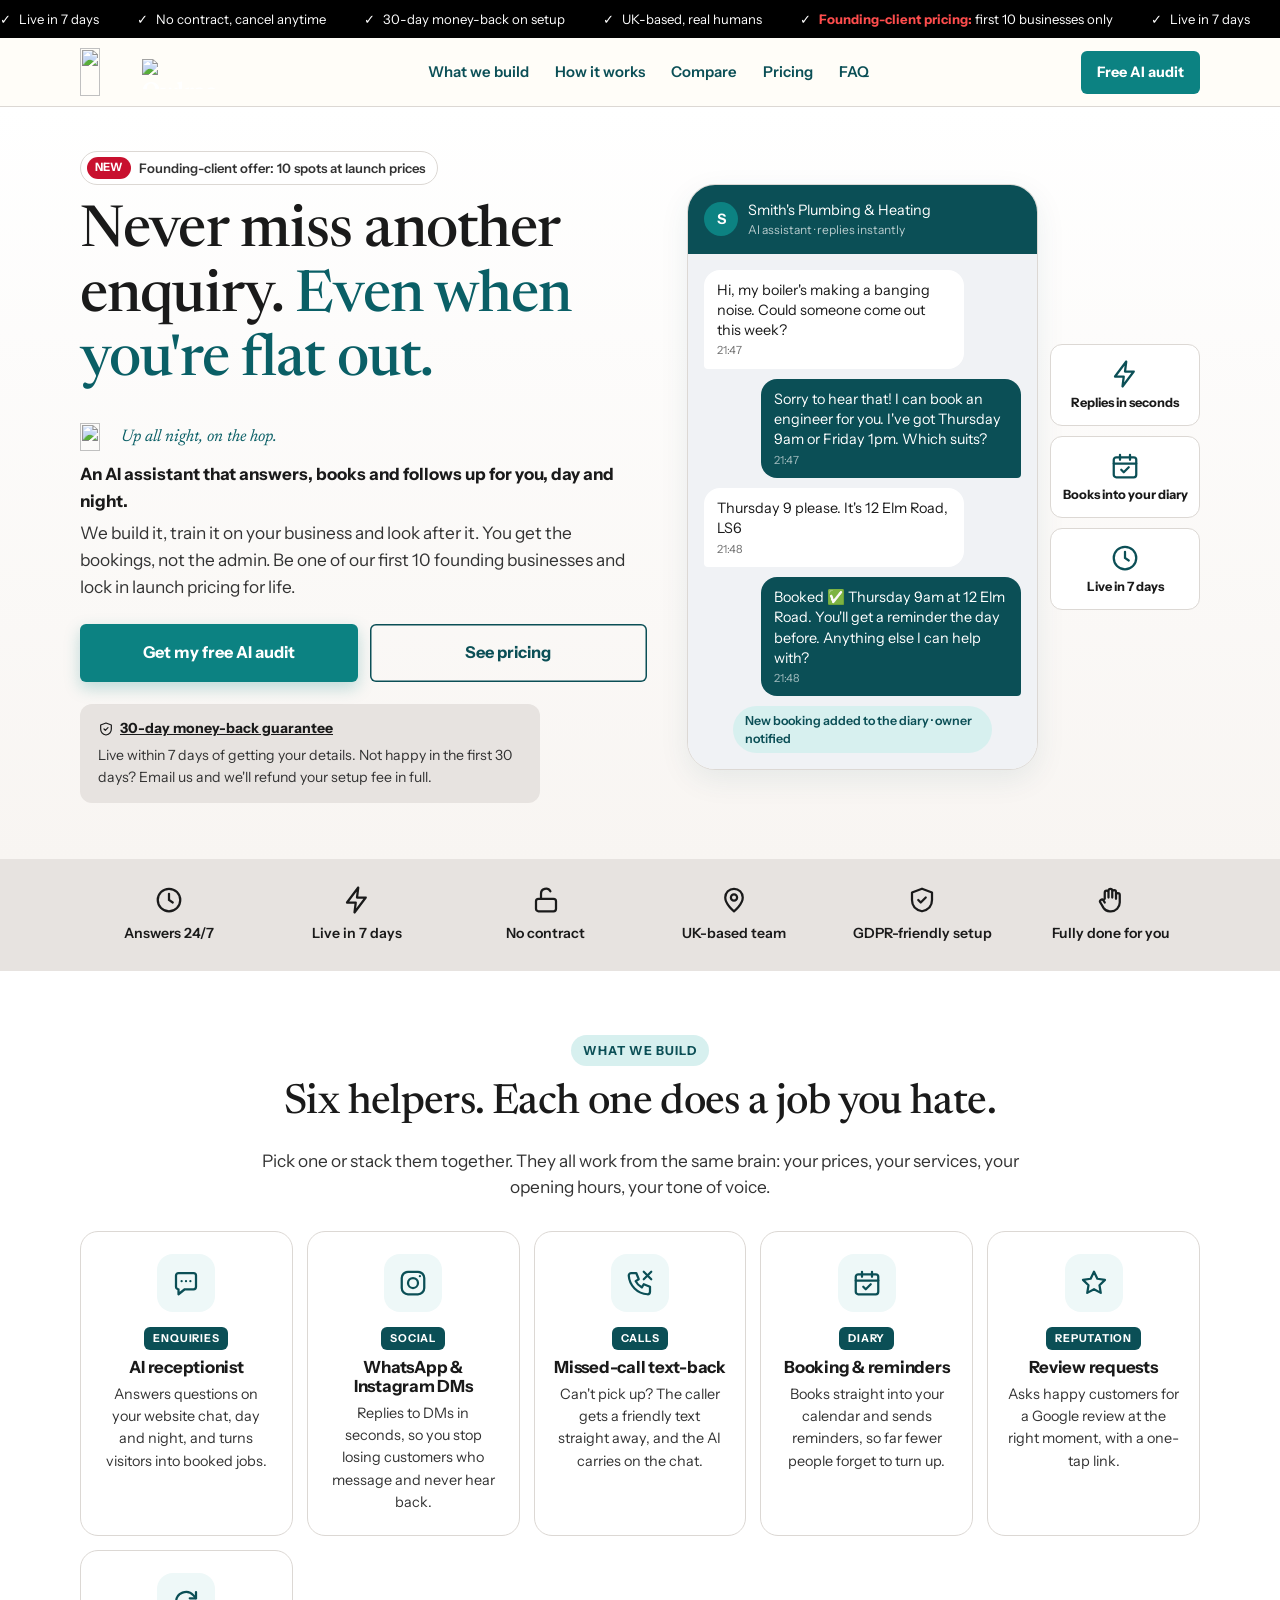
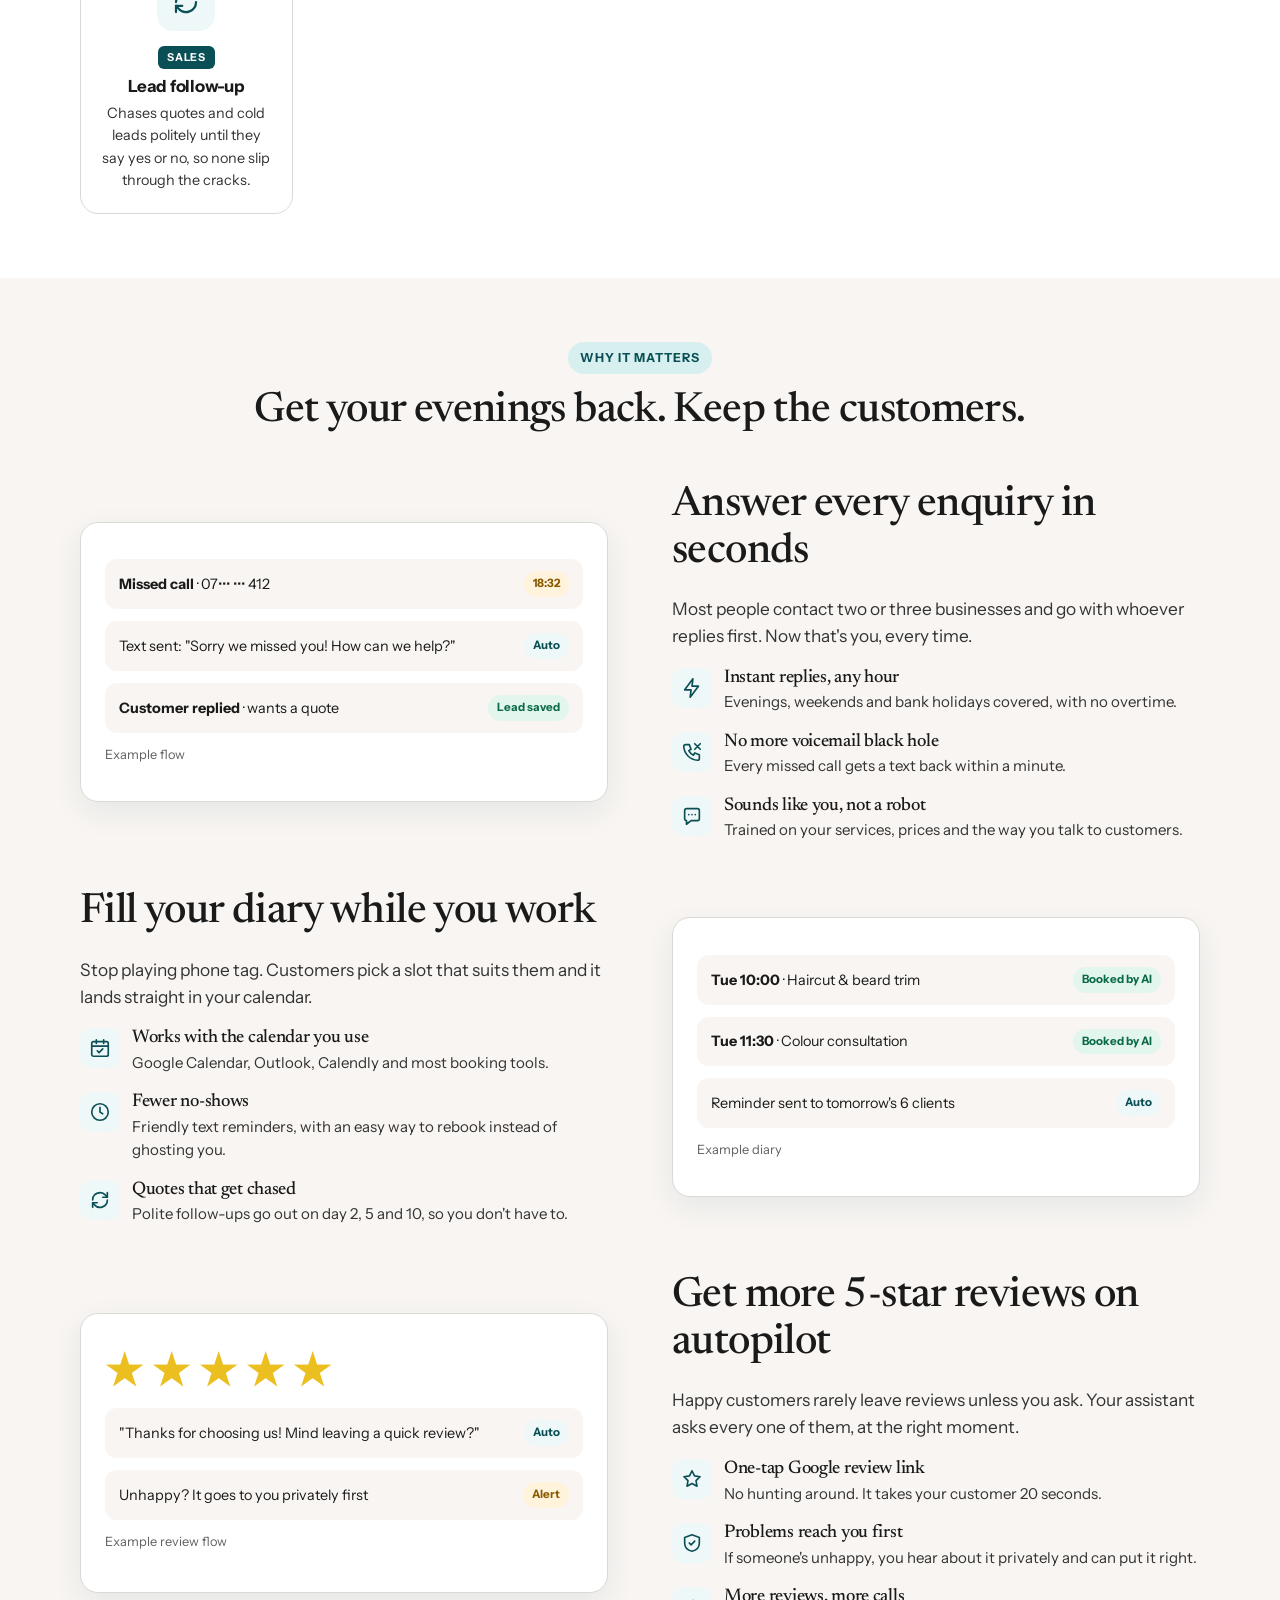
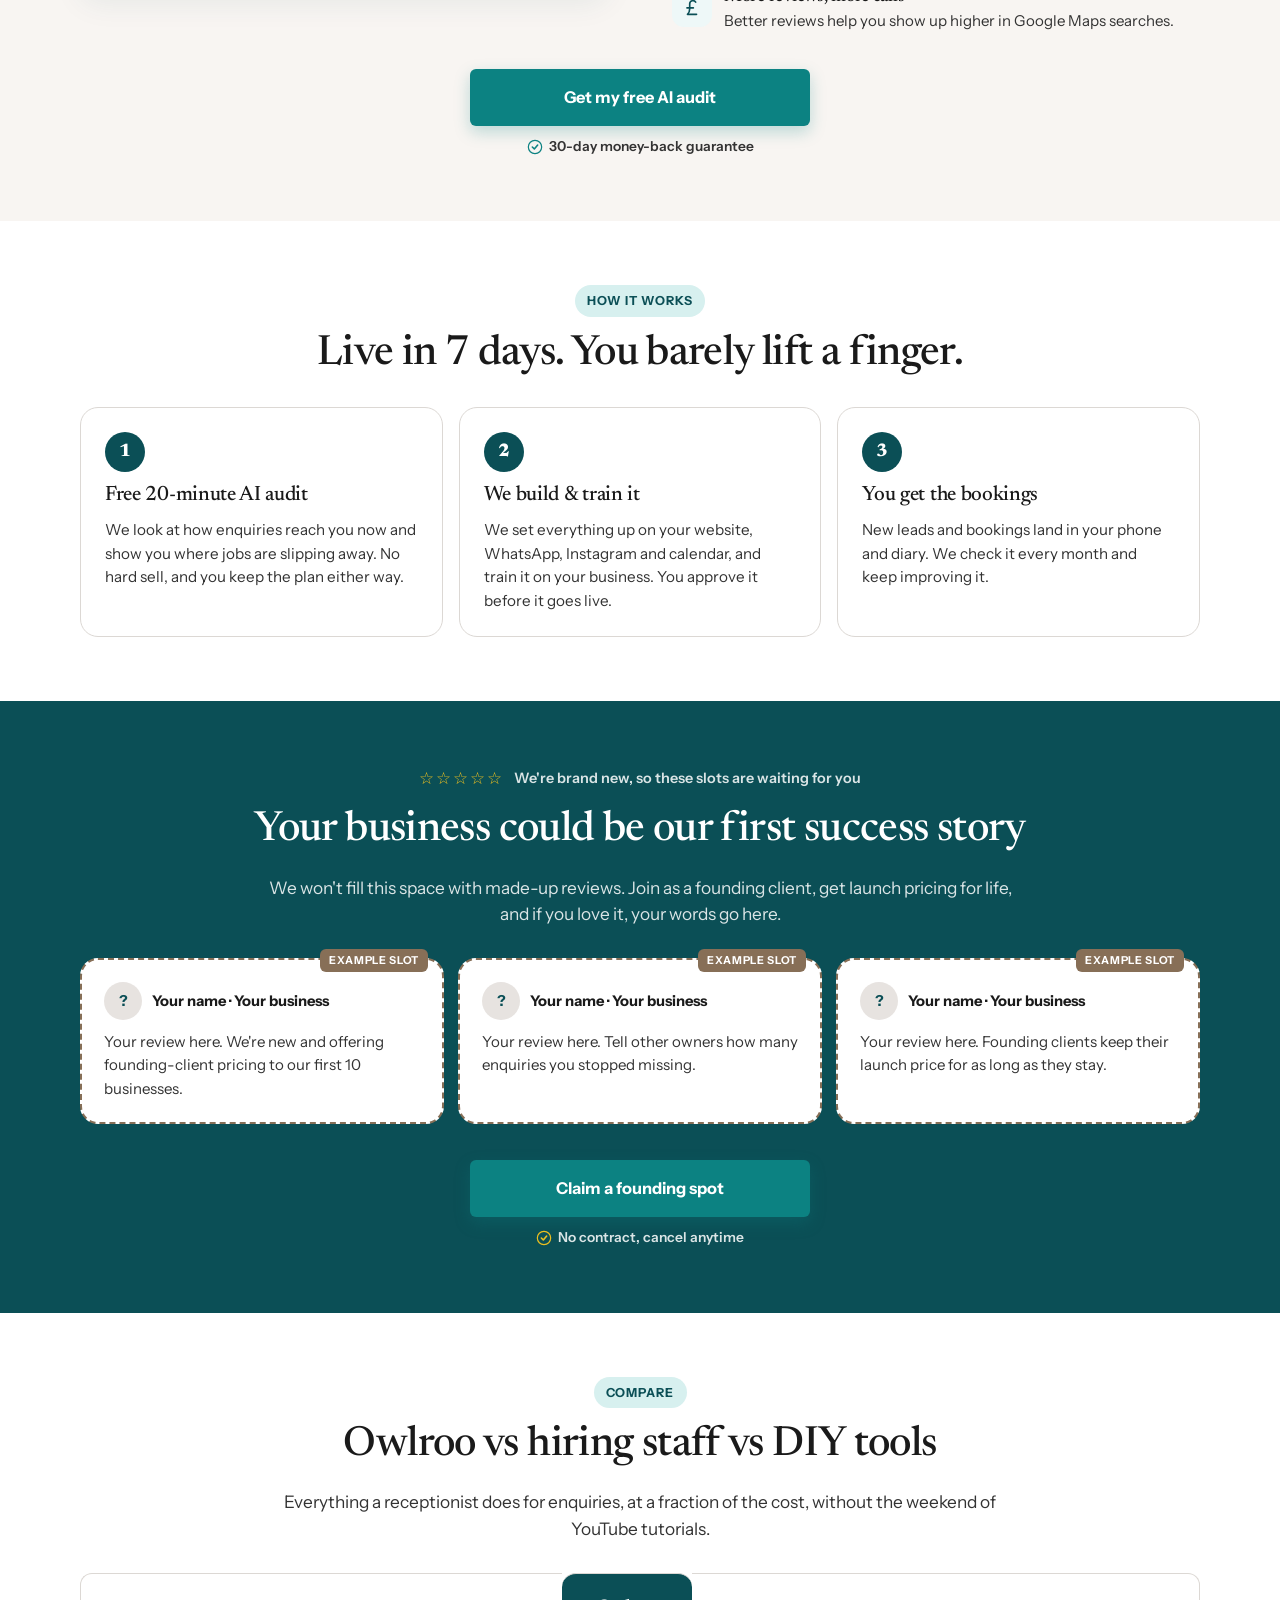
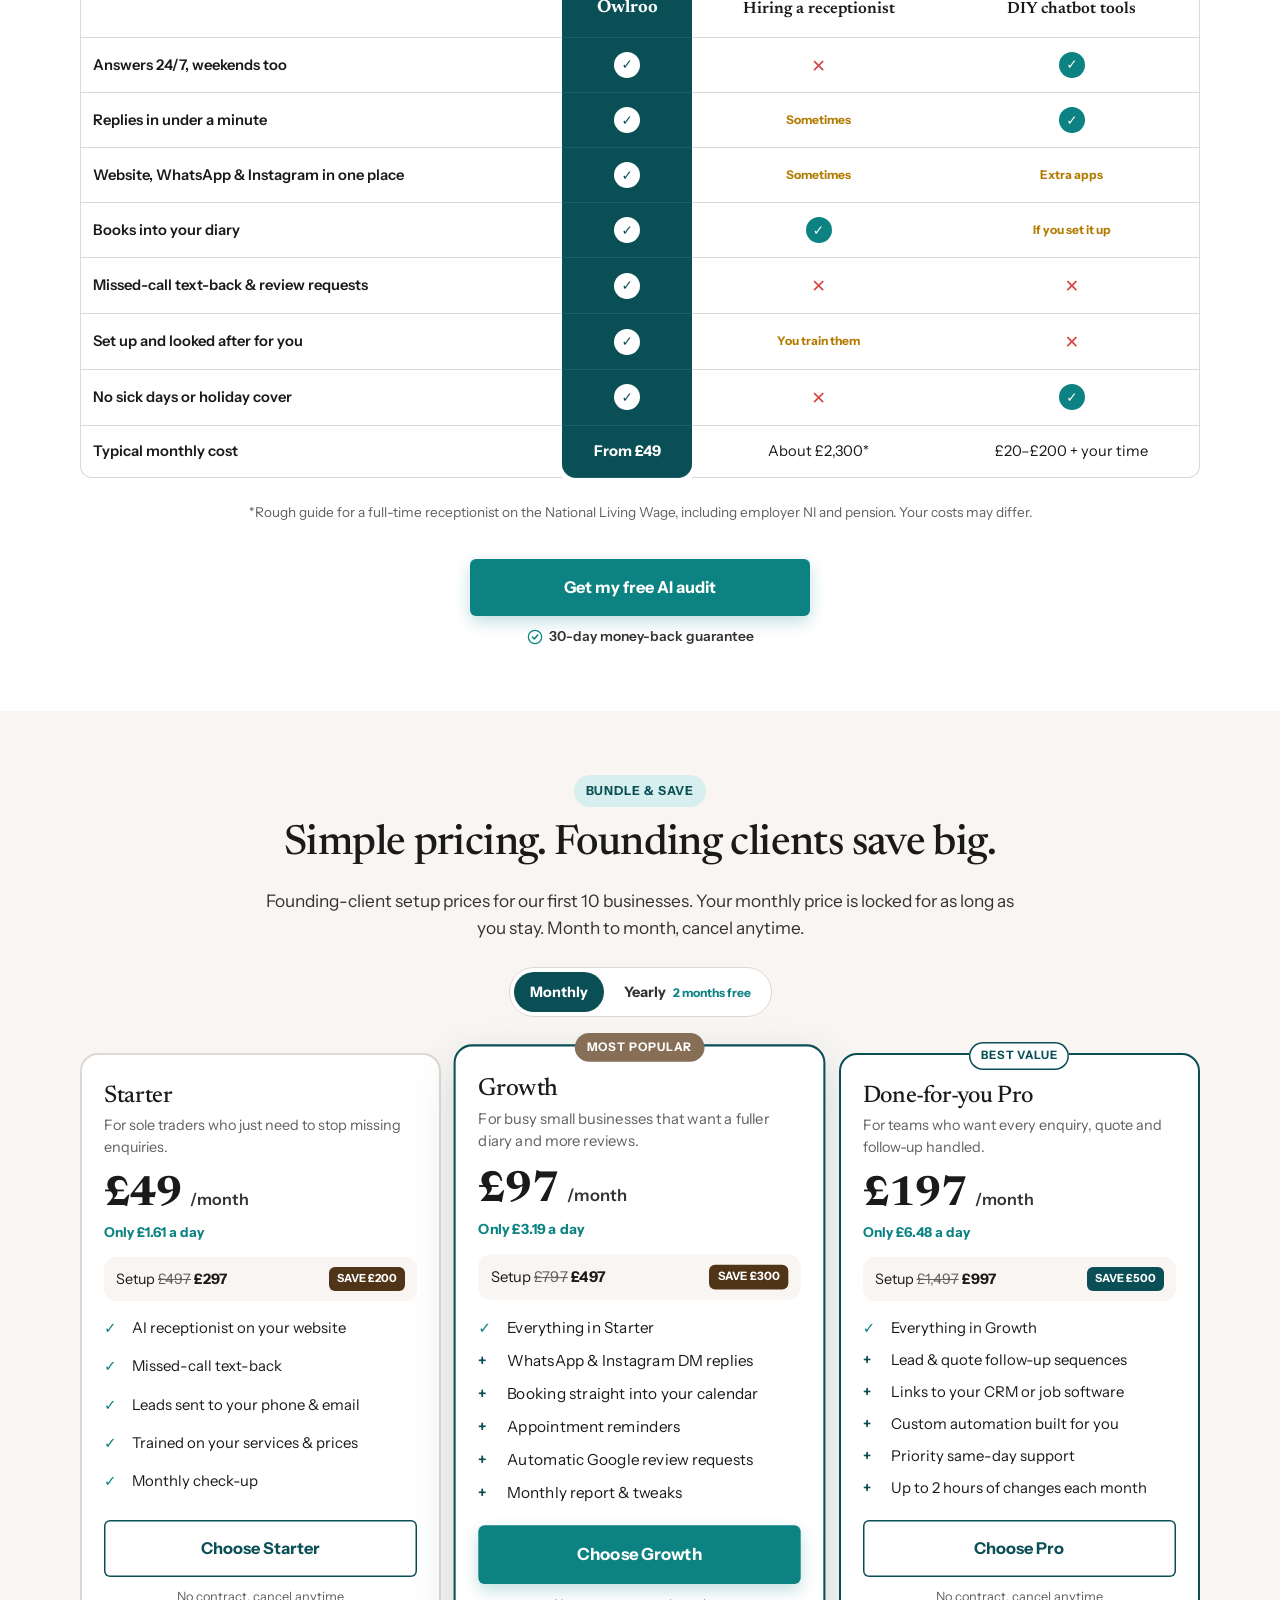
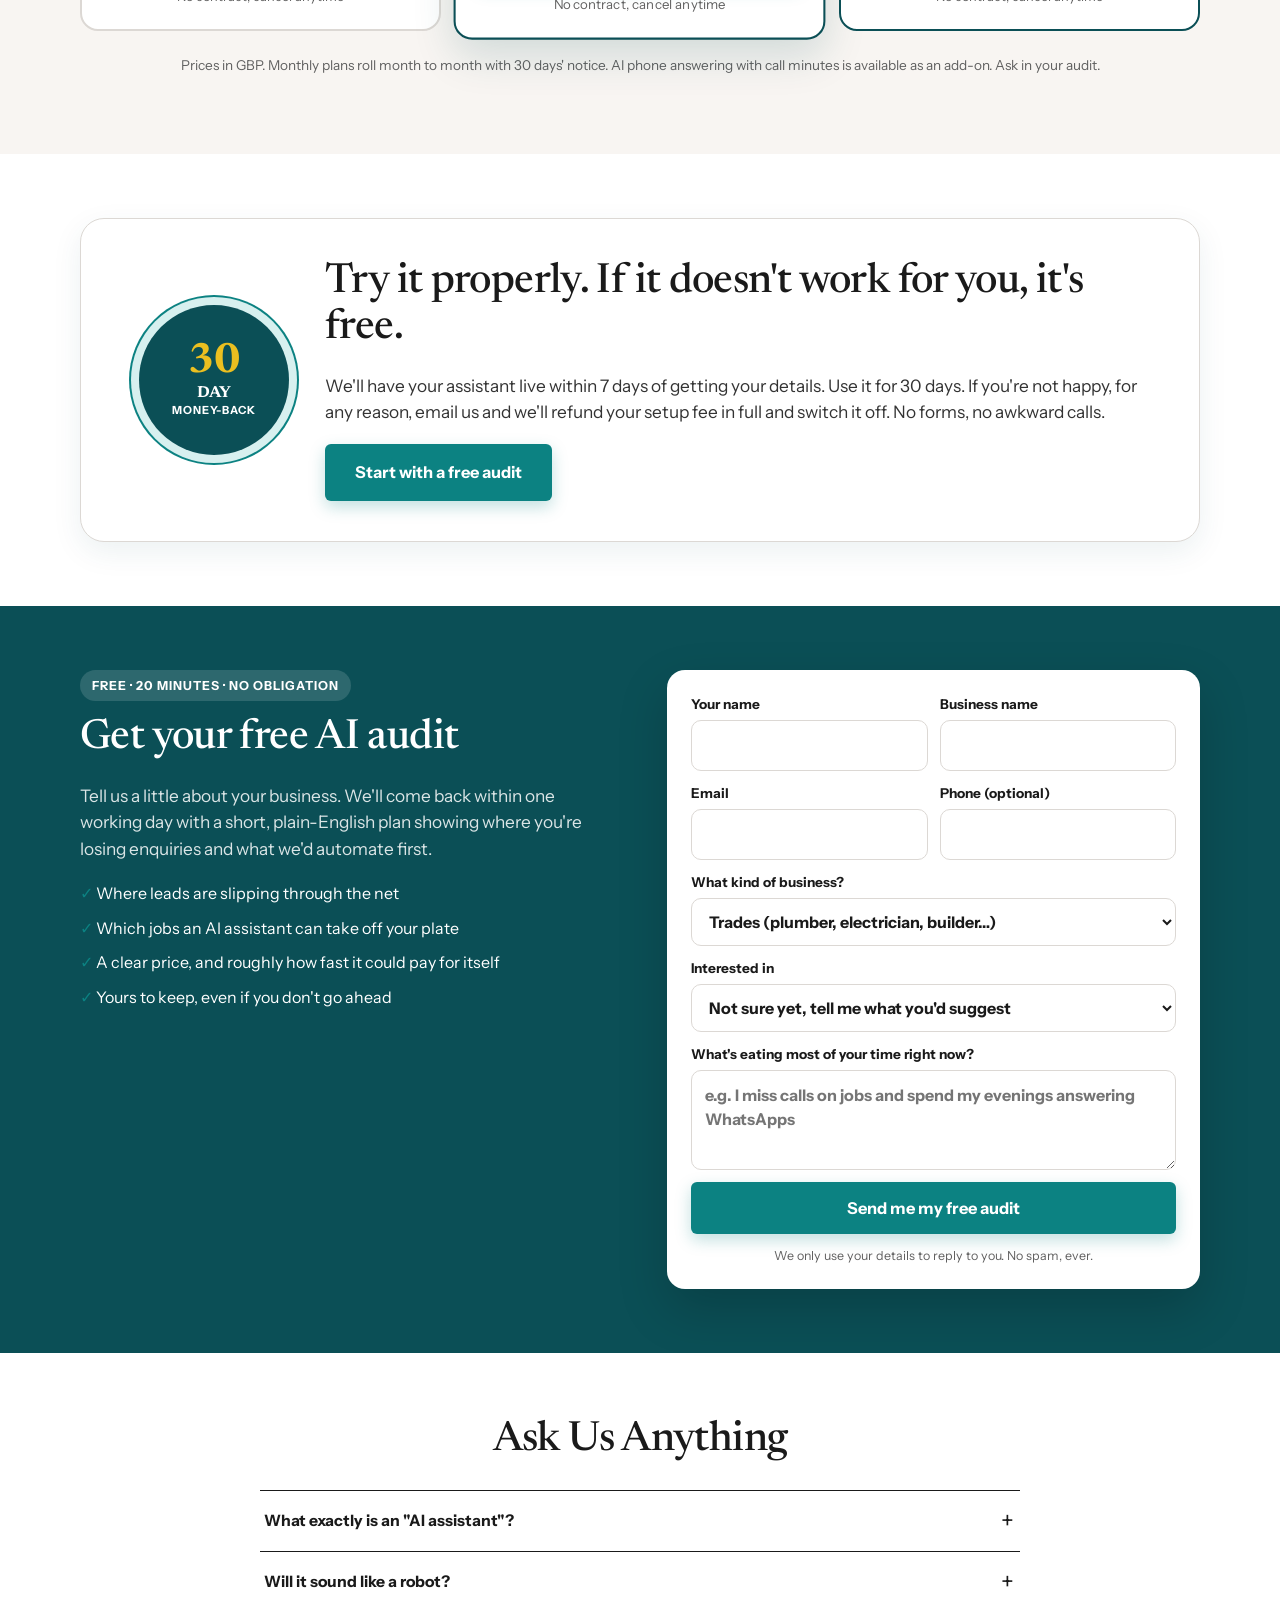
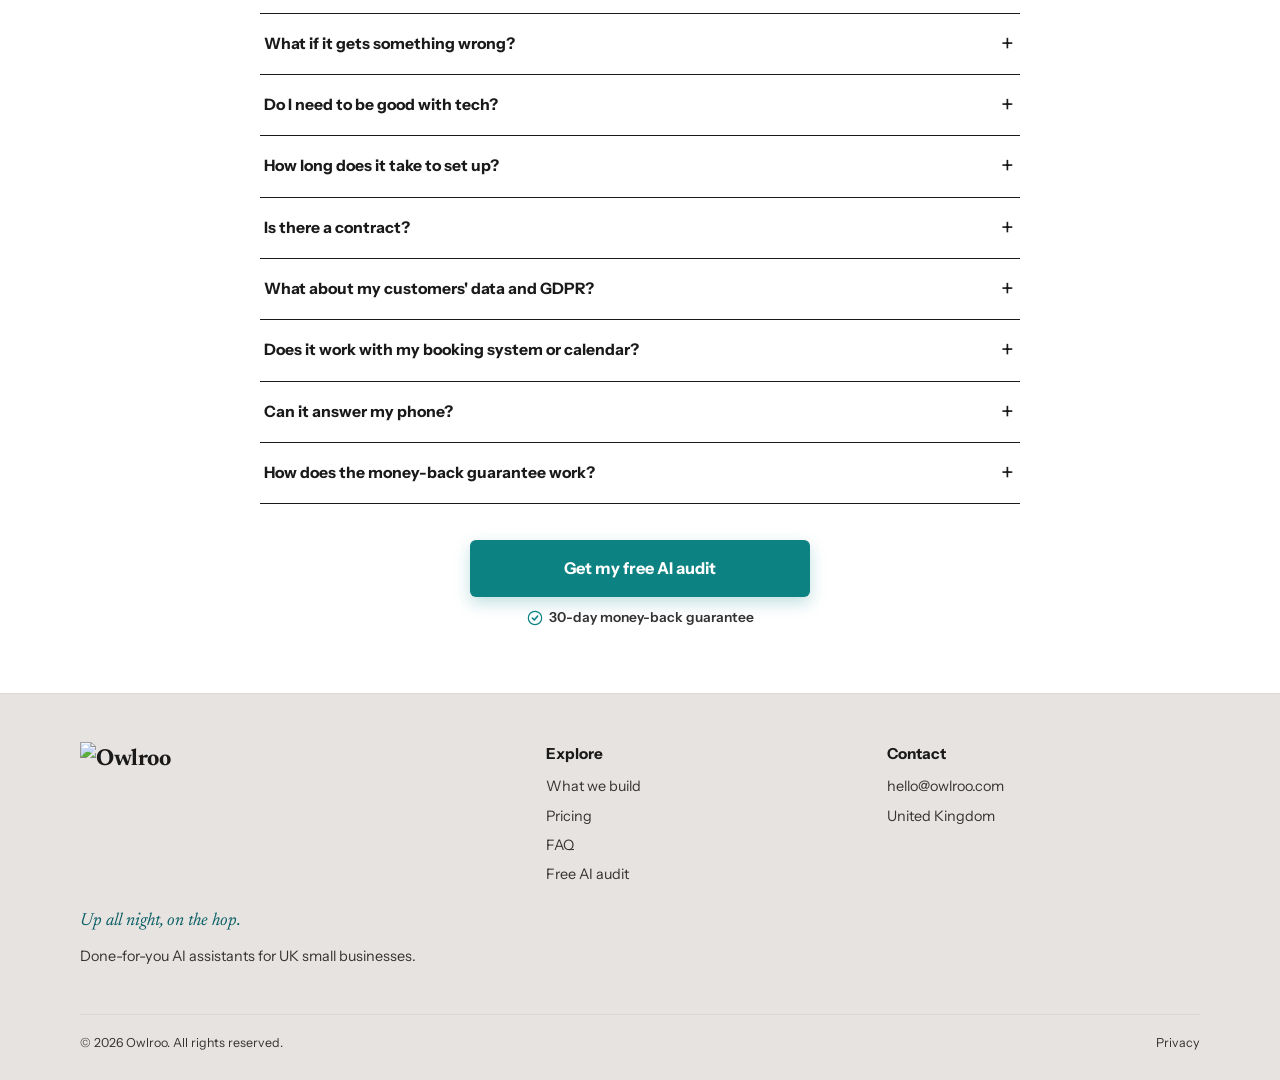
==== index.html @ e654936e "Add Owlroo static site (HTML, CSS, JS, favicon, .nojekyll)" ====
<!doctype html>
<html lang="en-GB">
<head>
<meta charset="utf-8">
<meta name="viewport" content="width=device-width,initial-scale=1">
<title>Owlroo | Up all night, on the hop. Done-for-you AI assistants for UK small businesses</title>
<meta name="description" content="Owlroo builds and runs AI assistants that answer enquiries, text back missed calls, book appointments and chase reviews for UK small businesses. Live in 7 days. No contract.">
<link rel="canonical" href="https://owlroo.com/">
<meta property="og:title" content="Owlroo | Up all night, on the hop.">
<meta property="og:description" content="Done-for-you AI assistants for UK small businesses. Live in 7 days, no contract, 30-day money-back on setup.">
<meta property="og:type" content="website">
<meta name="theme-color" content="#fffdf8">
<link rel="icon" href="assets/favicon.ico" sizes="any">
<link rel="icon" href="assets/favicon-32.png" type="image/png" sizes="32x32">
<link rel="apple-touch-icon" href="assets/apple-touch-icon.png">
<link rel="preload" as="image" href="assets/owl-mark.webp">
<link rel="preconnect" href="https://fonts.googleapis.com"><link rel="preconnect" href="https://fonts.gstatic.com" crossorigin>
<link rel="stylesheet" href="https://fonts.googleapis.com/css2?family=Newsreader:ital,opsz,wght@0,6..72,500;0,6..72,600;1,6..72,500&family=Instrument+Sans:wght@400;500;600;700&display=swap">
<link rel="stylesheet" href="styles.css">
</head>
<body>
<!-- Icon sprite -->
<svg width="0" height="0" style="position:absolute" aria-hidden="true">
  <defs>
    <symbol id="i-chat" viewBox="0 0 24 24" fill="none" stroke="currentColor" stroke-width="1.8" stroke-linecap="round" stroke-linejoin="round"><path d="M4 6a2 2 0 0 1 2-2h12a2 2 0 0 1 2 2v9a2 2 0 0 1-2 2h-7l-5 4v-4H6a2 2 0 0 1-2-2z"/><path d="M8.5 10.5h.01M12 10.5h.01M15.5 10.5h.01"/></symbol>
    <symbol id="i-phone" viewBox="0 0 24 24" fill="none" stroke="currentColor" stroke-width="1.8" stroke-linecap="round" stroke-linejoin="round"><path d="M5 4h4l2 5-2.5 1.5a11 11 0 0 0 5 5L15 13l5 2v4a2 2 0 0 1-2 2A16 16 0 0 1 3 6a2 2 0 0 1 2-2"/><path d="M15 3l6 6M21 3l-6 6"/></symbol>
    <symbol id="i-cal" viewBox="0 0 24 24" fill="none" stroke="currentColor" stroke-width="1.8" stroke-linecap="round" stroke-linejoin="round"><rect x="3" y="5" width="18" height="16" rx="2"/><path d="M16 3v4M8 3v4M3 10h18"/><path d="m9 15 2 2 4-4"/></symbol>
    <symbol id="i-star" viewBox="0 0 24 24" fill="none" stroke="currentColor" stroke-width="1.8" stroke-linejoin="round"><path d="m12 3 2.7 5.6 6.1.9-4.4 4.3 1 6.1L12 17l-5.4 2.9 1-6.1-4.4-4.3 6.1-.9z"/></symbol>
    <symbol id="i-bolt" viewBox="0 0 24 24" fill="none" stroke="currentColor" stroke-width="1.8" stroke-linejoin="round"><path d="M13 2 4 14h7l-1 8 9-12h-7z"/></symbol>
    <symbol id="i-dm" viewBox="0 0 24 24" fill="none" stroke="currentColor" stroke-width="1.8" stroke-linecap="round" stroke-linejoin="round"><rect x="3" y="3" width="18" height="18" rx="5"/><circle cx="12" cy="12" r="4"/><path d="M17.5 6.5h.01"/></symbol>
    <symbol id="i-clock" viewBox="0 0 24 24" fill="none" stroke="currentColor" stroke-width="1.8" stroke-linecap="round"><circle cx="12" cy="12" r="9"/><path d="M12 7v5l3 2"/></symbol>
    <symbol id="i-shield" viewBox="0 0 24 24" fill="none" stroke="currentColor" stroke-width="1.8" stroke-linecap="round" stroke-linejoin="round"><path d="M12 3 4 6v6c0 5 3.5 8 8 9 4.5-1 8-4 8-9V6z"/><path d="m9 12 2 2 4-4"/></symbol>
    <symbol id="i-uk" viewBox="0 0 24 24" fill="none" stroke="currentColor" stroke-width="1.8" stroke-linecap="round" stroke-linejoin="round"><path d="M12 21s-7-5.5-7-11a7 7 0 0 1 14 0c0 5.5-7 11-7 11z"/><circle cx="12" cy="10" r="2.5"/></symbol>
    <symbol id="i-unlock" viewBox="0 0 24 24" fill="none" stroke="currentColor" stroke-width="1.8" stroke-linecap="round" stroke-linejoin="round"><rect x="4" y="11" width="16" height="10" rx="2"/><path d="M8 11V7a4 4 0 0 1 7.5-2"/></symbol>
    <symbol id="i-hand" viewBox="0 0 24 24" fill="none" stroke="currentColor" stroke-width="1.8" stroke-linecap="round" stroke-linejoin="round"><path d="M7 11V6a1.5 1.5 0 0 1 3 0v4M10 10V4.5a1.5 1.5 0 0 1 3 0V10M13 10V5.5a1.5 1.5 0 0 1 3 0V11M16 11V8a1.5 1.5 0 0 1 3 0v6a7 7 0 0 1-7 7h-1a6 6 0 0 1-5-2.7L3.5 14a1.5 1.5 0 0 1 2.5-1.7L7 14"/></symbol>
    <symbol id="i-pound" viewBox="0 0 24 24" fill="none" stroke="currentColor" stroke-width="1.8" stroke-linecap="round" stroke-linejoin="round"><path d="M17 20H7c2-1.5 2.5-3.5 2.5-6V8.5a3.5 3.5 0 0 1 6.5-1.8M6.5 13h7"/></symbol>
    <symbol id="i-follow" viewBox="0 0 24 24" fill="none" stroke="currentColor" stroke-width="1.8" stroke-linecap="round" stroke-linejoin="round"><path d="M4 12a8 8 0 0 1 14-5.3L20 9"/><path d="M20 4v5h-5"/><path d="M20 12a8 8 0 0 1-14 5.3L4 15"/><path d="M4 20v-5h5"/></symbol>
    <symbol id="i-check" viewBox="0 0 24 24" fill="none" stroke="currentColor" stroke-width="2.4" stroke-linecap="round" stroke-linejoin="round"><circle cx="12" cy="12" r="10" stroke-width="1.8"/><path d="m8 12 3 3 5-6"/></symbol>
  </defs>
</svg>

<div class="announce" aria-label="Key promises">
  <div class="track">
    <span>Live in 7 days</span><span>No contract, cancel anytime</span><span>30-day money-back on setup</span><span>UK-based, real humans</span><span><b>Founding-client pricing:</b> first 10 businesses only</span>
    <span aria-hidden="true">Live in 7 days</span><span aria-hidden="true">No contract, cancel anytime</span><span aria-hidden="true">30-day money-back on setup</span><span aria-hidden="true">UK-based, real humans</span><span aria-hidden="true"><b>Founding-client pricing:</b> first 10 businesses only</span>
  </div>
</div>

<header class="site">
  <div class="wrap">
    <a class="logo" href="#top" aria-label="Owlroo home">
      <picture><source srcset="assets/owl-mark.webp" type="image/webp"><img class="mark" src="assets/owl-mark.png" alt="" width="56" height="48"></picture>
      <picture><source srcset="assets/owlroo-wordmark.webp" type="image/webp"><img class="word" src="assets/owlroo-wordmark.png" alt="Owlroo" width="74" height="30"></picture>
    </a>
    <nav class="main" aria-label="Main">
      <a href="#build">What we build</a><a href="#how">How it works</a><a href="#compare">Compare</a><a href="#pricing">Pricing</a><a href="#faq">FAQ</a>
    </nav>
    <a class="btn sm" href="#audit">Free AI audit</a>
  </div>
</header>

<main id="top">
<!-- HERO -->
<section class="hero">
  <div class="wrap hero-grid">
    <div>
      <div class="stars-line"><span class="founding-pill"><i>New</i> Founding-client offer: 10 spots at launch prices</span></div>
      <h1>Never miss another enquiry. <em>Even when you're flat out.</em></h1>
      <p class="tagline hero-tag"><picture><source srcset="assets/owl-mark.webp" type="image/webp"><img src="assets/owl-mark.png" alt="" width="33" height="28"></picture>Up all night, on the hop.</p>
      <p class="sub">An AI assistant that answers, books and follows up for you, day and night.</p>
      <p class="lead">We build it, train it on your business and look after it. You get the bookings, not the admin. Be one of our first 10 founding businesses and lock in launch pricing for life.</p>
      <div class="hero-ctas">
        <a class="btn" href="#audit">Get my free AI audit</a>
        <a class="btn ghost" href="#pricing">See pricing</a>
      </div>
      <div class="guarantee-box">
        <strong><svg width="16" height="16"><use href="#i-shield"/></svg> 30-day money-back guarantee</strong>
        <p>Live within 7 days of getting your details. Not happy in the first 30 days? Email us and we'll refund your setup fee in full.</p>
      </div>
    </div>
    <div class="visual" aria-label="Example: an AI assistant replying to a customer on WhatsApp">
      <div class="phone">
        <div class="phone-top"><div class="av">S</div><div>Smith's Plumbing &amp; Heating<small>AI assistant · replies instantly</small></div></div>
        <div class="chat">
          <div class="msg in">Hi, my boiler's making a banging noise. Could someone come out this week?<span class="t">21:47</span></div>
          <div class="msg out">Sorry to hear that! I can book an engineer for you. I've got Thursday 9am or Friday 1pm. Which suits?<span class="t">21:47</span></div>
          <div class="msg in">Thursday 9 please. It's 12 Elm Road, LS6<span class="t">21:48</span></div>
          <div class="msg out">Booked ✅ Thursday 9am at 12 Elm Road. You'll get a reminder the day before. Anything else I can help with?<span class="t">21:48</span></div>
          <div class="msg sys">New booking added to the diary · owner notified</div>
        </div>
      </div>
      <div class="side-badges">
        <div class="sbadge"><svg><use href="#i-bolt"/></svg>Replies in seconds</div>
        <div class="sbadge"><svg><use href="#i-cal"/></svg>Books into your diary</div>
        <div class="sbadge"><svg><use href="#i-clock"/></svg>Live in 7 days</div>
      </div>
    </div>
  </div>
</section>

<!-- TRUST ROW -->
<section class="trust" aria-label="Why businesses choose us">
  <div class="wrap"><ul>
    <li><svg><use href="#i-clock"/></svg>Answers 24/7</li>
    <li><svg><use href="#i-bolt"/></svg>Live in 7 days</li>
    <li><svg><use href="#i-unlock"/></svg>No contract</li>
    <li><svg><use href="#i-uk"/></svg>UK-based team</li>
    <li><svg><use href="#i-shield"/></svg>GDPR-friendly setup</li>
    <li><svg><use href="#i-hand"/></svg>Fully done for you</li>
  </ul></div>
</section>

<!-- WHAT WE BUILD -->
<section id="build">
  <div class="wrap center">
    <span class="eyebrow">What we build</span>
    <h2>Six helpers. Each one does a job you hate.</h2>
    <p class="lead narrow">Pick one or stack them together. They all work from the same brain: your prices, your services, your opening hours, your tone of voice.</p>
    <div class="cards">
      <div class="card"><div class="ico"><svg><use href="#i-chat"/></svg></div><span class="tag">Enquiries</span><h3>AI receptionist</h3><p>Answers questions on your website chat, day and night, and turns visitors into booked jobs.</p></div>
      <div class="card"><div class="ico"><svg><use href="#i-dm"/></svg></div><span class="tag">Social</span><h3>WhatsApp &amp; Instagram DMs</h3><p>Replies to DMs in seconds, so you stop losing customers who message and never hear back.</p></div>
      <div class="card"><div class="ico"><svg><use href="#i-phone"/></svg></div><span class="tag">Calls</span><h3>Missed-call text-back</h3><p>Can't pick up? The caller gets a friendly text straight away, and the AI carries on the chat.</p></div>
      <div class="card"><div class="ico"><svg><use href="#i-cal"/></svg></div><span class="tag">Diary</span><h3>Booking &amp; reminders</h3><p>Books straight into your calendar and sends reminders, so far fewer people forget to turn up.</p></div>
      <div class="card"><div class="ico"><svg><use href="#i-star"/></svg></div><span class="tag">Reputation</span><h3>Review requests</h3><p>Asks happy customers for a Google review at the right moment, with a one-tap link.</p></div>
      <div class="card"><div class="ico"><svg><use href="#i-follow"/></svg></div><span class="tag">Sales</span><h3>Lead follow-up</h3><p>Chases quotes and cold leads politely until they say yes or no, so none slip through the cracks.</p></div>
    </div>
  </div>
</section>

<!-- BENEFITS -->
<section class="benefits">
  <div class="wrap">
    <div class="center"><span class="eyebrow">Why it matters</span><h2>Get your evenings back. Keep the customers.</h2></div>

    <div class="split">
      <div class="art" aria-hidden="true">
        <div class="row-item"><span><b>Missed call</b> · 07••• ••• 412</span><span class="pill amber">18:32</span></div>
        <div class="row-item"><span>Text sent: "Sorry we missed you! How can we help?"</span><span class="pill violet">Auto</span></div>
        <div class="row-item"><span><b>Customer replied</b> · wants a quote</span><span class="pill">Lead saved</span></div>
        <small>Example flow</small>
      </div>
      <div>
        <h2>Answer every enquiry in seconds</h2>
        <p class="lead">Most people contact two or three businesses and go with whoever replies first. Now that's you, every time.</p>
        <ul class="feat">
          <li><span class="fi"><svg><use href="#i-bolt"/></svg></span><div><h3>Instant replies, any hour</h3><p>Evenings, weekends and bank holidays covered, with no overtime.</p></div></li>
          <li><span class="fi"><svg><use href="#i-phone"/></svg></span><div><h3>No more voicemail black hole</h3><p>Every missed call gets a text back within a minute.</p></div></li>
          <li><span class="fi"><svg><use href="#i-chat"/></svg></span><div><h3>Sounds like you, not a robot</h3><p>Trained on your services, prices and the way you talk to customers.</p></div></li>
        </ul>
      </div>
    </div>

    <div class="split flip">
      <div class="art" aria-hidden="true">
        <div class="row-item"><span><b>Tue 10:00</b> · Haircut &amp; beard trim</span><span class="pill">Booked by AI</span></div>
        <div class="row-item"><span><b>Tue 11:30</b> · Colour consultation</span><span class="pill">Booked by AI</span></div>
        <div class="row-item"><span>Reminder sent to tomorrow's 6 clients</span><span class="pill violet">Auto</span></div>
        <small>Example diary</small>
      </div>
      <div>
        <h2>Fill your diary while you work</h2>
        <p class="lead">Stop playing phone tag. Customers pick a slot that suits them and it lands straight in your calendar.</p>
        <ul class="feat">
          <li><span class="fi"><svg><use href="#i-cal"/></svg></span><div><h3>Works with the calendar you use</h3><p>Google Calendar, Outlook, Calendly and most booking tools.</p></div></li>
          <li><span class="fi"><svg><use href="#i-clock"/></svg></span><div><h3>Fewer no-shows</h3><p>Friendly text reminders, with an easy way to rebook instead of ghosting you.</p></div></li>
          <li><span class="fi"><svg><use href="#i-follow"/></svg></span><div><h3>Quotes that get chased</h3><p>Polite follow-ups go out on day 2, 5 and 10, so you don't have to.</p></div></li>
        </ul>
      </div>
    </div>

    <div class="split">
      <div class="art" aria-hidden="true">
        <div class="big-stat">★ ★ ★ ★ ★</div>
        <div class="row-item"><span>"Thanks for choosing us! Mind leaving a quick review?"</span><span class="pill violet">Auto</span></div>
        <div class="row-item"><span>Unhappy? It goes to you privately first</span><span class="pill amber">Alert</span></div>
        <small>Example review flow</small>
      </div>
      <div>
        <h2>Get more 5-star reviews on autopilot</h2>
        <p class="lead">Happy customers rarely leave reviews unless you ask. Your assistant asks every one of them, at the right moment.</p>
        <ul class="feat">
          <li><span class="fi"><svg><use href="#i-star"/></svg></span><div><h3>One-tap Google review link</h3><p>No hunting around. It takes your customer 20 seconds.</p></div></li>
          <li><span class="fi"><svg><use href="#i-shield"/></svg></span><div><h3>Problems reach you first</h3><p>If someone's unhappy, you hear about it privately and can put it right.</p></div></li>
          <li><span class="fi"><svg><use href="#i-pound"/></svg></span><div><h3>More reviews, more calls</h3><p>Better reviews help you show up higher in Google Maps searches.</p></div></li>
        </ul>
      </div>
    </div>

    <div class="cta-block"><a class="btn" href="#audit">Get my free AI audit</a><div class="cta-note"><svg><use href="#i-check"/></svg>30-day money-back guarantee</div></div>
  </div>
</section>

<!-- HOW IT WORKS -->
<section id="how">
  <div class="wrap center">
    <span class="eyebrow">How it works</span>
    <h2>Live in 7 days. You barely lift a finger.</h2>
    <div class="steps" style="text-align:left">
      <div class="step"><h3>Free 20-minute AI audit</h3><p>We look at how enquiries reach you now and show you where jobs are slipping away. No hard sell, and you keep the plan either way.</p></div>
      <div class="step"><h3>We build &amp; train it</h3><p>We set everything up on your website, WhatsApp, Instagram and calendar, and train it on your business. You approve it before it goes live.</p></div>
      <div class="step"><h3>You get the bookings</h3><p>New leads and bookings land in your phone and diary. We check it every month and keep improving it.</p></div>
    </div>
  </div>
</section>

<!-- TESTIMONIALS (placeholders, honest) -->
<section class="band">
  <div class="wrap center">
    <div class="stars-line"><span class="stars">☆☆☆☆☆</span> We're brand new, so these slots are waiting for you</div>
    <h2>Your business could be our first success story</h2>
    <p class="lead narrow">We won't fill this space with made-up reviews. Join as a founding client, get launch pricing for life, and if you love it, your words go here.</p>
    <div class="quotes" style="text-align:left">
      <div class="quote"><span class="ex">Example slot</span><div class="who"><span class="a">?</span>Your name · Your business</div><p>Your review here. We're new and offering founding-client pricing to our first 10 businesses.</p></div>
      <div class="quote"><span class="ex">Example slot</span><div class="who"><span class="a">?</span>Your name · Your business</div><p>Your review here. Tell other owners how many enquiries you stopped missing.</p></div>
      <div class="quote"><span class="ex">Example slot</span><div class="who"><span class="a">?</span>Your name · Your business</div><p>Your review here. Founding clients keep their launch price for as long as they stay.</p></div>
    </div>
    <div class="cta-block"><a class="btn" href="#pricing">Claim a founding spot</a><div class="cta-note"><svg><use href="#i-check"/></svg>No contract, cancel anytime</div></div>
  </div>
</section>

<!-- COMPARE -->
<section id="compare">
  <div class="wrap center">
    <span class="eyebrow">Compare</span>
    <h2>Owlroo vs hiring staff vs DIY tools</h2>
    <p class="lead narrow">Everything a receptionist does for enquiries, at a fraction of the cost, without the weekend of YouTube tutorials.</p>
    <div class="compare-wrap">
      <table class="compare">
        <thead><tr><th scope="col"><span class="sr">Feature</span></th><th scope="col" class="us">Owlroo</th><th scope="col">Hiring a receptionist</th><th scope="col">DIY chatbot tools</th></tr></thead>
        <tbody>
          <tr><td>Answers 24/7, weekends too</td><td class="us"><span class="yes">✓</span></td><td><span class="no">✕</span></td><td><span class="yes">✓</span></td></tr>
          <tr><td>Replies in under a minute</td><td class="us"><span class="yes">✓</span></td><td><span class="meh">Sometimes</span></td><td><span class="yes">✓</span></td></tr>
          <tr><td>Website, WhatsApp &amp; Instagram in one place</td><td class="us"><span class="yes">✓</span></td><td><span class="meh">Sometimes</span></td><td><span class="meh">Extra apps</span></td></tr>
          <tr><td>Books into your diary</td><td class="us"><span class="yes">✓</span></td><td><span class="yes">✓</span></td><td><span class="meh">If you set it up</span></td></tr>
          <tr><td>Missed-call text-back &amp; review requests</td><td class="us"><span class="yes">✓</span></td><td><span class="no">✕</span></td><td><span class="no">✕</span></td></tr>
          <tr><td>Set up and looked after for you</td><td class="us"><span class="yes">✓</span></td><td><span class="meh">You train them</span></td><td><span class="no">✕</span></td></tr>
          <tr><td>No sick days or holiday cover</td><td class="us"><span class="yes">✓</span></td><td><span class="no">✕</span></td><td><span class="yes">✓</span></td></tr>
          <tr><td>Typical monthly cost</td><td class="us">From £49</td><td>About £2,300*</td><td>£20–£200 + your time</td></tr>
        </tbody>
      </table>
    </div>
    <p class="price-foot">*Rough guide for a full-time receptionist on the National Living Wage, including employer NI and pension. Your costs may differ.</p>
    <div class="cta-block"><a class="btn" href="#audit">Get my free AI audit</a><div class="cta-note"><svg><use href="#i-check"/></svg>30-day money-back guarantee</div></div>
  </div>
</section>

<!-- PRICING -->
<section id="pricing" class="pricing">
  <div class="wrap center">
    <span class="eyebrow">Bundle &amp; save</span>
    <h2>Simple pricing. Founding clients save big.</h2>
    <p class="lead narrow">Founding-client setup prices for our first 10 businesses. Your monthly price is locked for as long as you stay. Month to month, cancel anytime.</p>
    <div class="billing" role="group" aria-label="Billing period">
      <button type="button" data-bill="monthly" aria-pressed="true">Monthly</button>
      <button type="button" data-bill="yearly" aria-pressed="false">Yearly <span class="save">2 months free</span></button>
    </div>
    <div class="plans" style="text-align:left">
      <!-- STARTER -->
      <article class="plan" data-m="49">
        <h3>Starter</h3>
        <p class="for">For sole traders who just need to stop missing enquiries.</p>
        <div class="price"><span class="now">£<span class="amt">49</span></span><span class="per">/month</span></div>
        <div class="perday">Only £<span class="day">1.61</span> a day</div>
        <div class="setup"><span>Setup <s>£497</s> <b>£297</b></span><span class="savetag">Save £200</span></div>
        <ul>
          <li>AI receptionist on your website</li>
          <li>Missed-call text-back</li>
          <li>Leads sent to your phone &amp; email</li>
          <li>Trained on your services &amp; prices</li>
          <li>Monthly check-up</li>
        </ul>
        <a class="btn block ghost" href="#audit" data-plan="Starter">Choose Starter</a>
        <p class="small">No contract, cancel anytime</p>
      </article>
      <!-- GROWTH -->
      <article class="plan pop" data-m="97">
        <span class="badge">Most popular</span>
        <h3>Growth</h3>
        <p class="for">For busy small businesses that want a fuller diary and more reviews.</p>
        <div class="price"><span class="now">£<span class="amt">97</span></span><span class="per">/month</span></div>
        <div class="perday">Only £<span class="day">3.19</span> a day</div>
        <div class="setup"><span>Setup <s>£797</s> <b>£497</b></span><span class="savetag">Save £300</span></div>
        <ul>
          <li>Everything in Starter</li>
          <li class="plus">WhatsApp &amp; Instagram DM replies</li>
          <li class="plus">Booking straight into your calendar</li>
          <li class="plus">Appointment reminders</li>
          <li class="plus">Automatic Google review requests</li>
          <li class="plus">Monthly report &amp; tweaks</li>
        </ul>
        <a class="btn block" href="#audit" data-plan="Growth">Choose Growth</a>
        <p class="small">No contract, cancel anytime</p>
      </article>
      <!-- PRO -->
      <article class="plan best" data-m="197">
        <span class="badge">Best value</span>
        <h3>Done-for-you Pro</h3>
        <p class="for">For teams who want every enquiry, quote and follow-up handled.</p>
        <div class="price"><span class="now">£<span class="amt">197</span></span><span class="per">/month</span></div>
        <div class="perday">Only £<span class="day">6.48</span> a day</div>
        <div class="setup"><span>Setup <s>£1,497</s> <b>£997</b></span><span class="savetag">Save £500</span></div>
        <ul>
          <li>Everything in Growth</li>
          <li class="plus">Lead &amp; quote follow-up sequences</li>
          <li class="plus">Links to your CRM or job software</li>
          <li class="plus">Custom automation built for you</li>
          <li class="plus">Priority same-day support</li>
          <li class="plus">Up to 2 hours of changes each month</li>
        </ul>
        <a class="btn block ghost" href="#audit" data-plan="Pro">Choose Pro</a>
        <p class="small">No contract, cancel anytime</p>
      </article>
    </div>
    <p class="price-foot">Prices in GBP. Monthly plans roll month to month with 30 days' notice. AI phone answering with call minutes is available as an add-on. Ask in your audit.</p>
  </div>
</section>

<!-- GUARANTEE -->
<section>
  <div class="wrap">
    <div class="guarantee">
      <div class="seal-wrap"><div class="seal"><div><b>30</b>DAY<br><small>money-back</small></div></div></div>
      <div>
        <h2>Try it properly. If it doesn't work for you, it's free.</h2>
        <p class="lead">We'll have your assistant live within 7 days of getting your details. Use it for 30 days. If you're not happy, for any reason, email us and we'll refund your setup fee in full and switch it off. No forms, no awkward calls.</p>
        <a class="btn" href="#audit">Start with a free audit</a>
      </div>
    </div>
  </div>
</section>

<!-- FREE AUDIT -->
<section id="audit" class="audit">
  <div class="wrap audit-grid">
    <div>
      <span class="eyebrow" style="background:rgba(255,255,255,.18);color:#fff">Free · 20 minutes · no obligation</span>
      <h2>Get your free AI audit</h2>
      <p class="lead" style="color:rgba(255,255,255,.85)">Tell us a little about your business. We'll come back within one working day with a short, plain-English plan showing where you're losing enquiries and what we'd automate first.</p>
      <ul>
        <li>Where leads are slipping through the net</li>
        <li>Which jobs an AI assistant can take off your plate</li>
        <li>A clear price, and roughly how fast it could pay for itself</li>
        <li>Yours to keep, even if you don't go ahead</li>
      </ul>
    </div>
    <!-- TODO: swap mailto for a form service (e.g. Formspree / Tally) once an account exists. -->
    <form class="audit-form" id="auditForm" novalidate>
      <div class="two">
        <label>Your name<input name="name" required autocomplete="name"></label>
        <label>Business name<input name="business" required autocomplete="organization"></label>
      </div>
      <div class="two">
        <label>Email<input type="email" name="email" required autocomplete="email"></label>
        <label>Phone (optional)<input type="tel" name="phone" autocomplete="tel"></label>
      </div>
      <label>What kind of business?
        <select name="type"><option>Trades (plumber, electrician, builder…)</option><option>Hair, beauty or salon</option><option>Health, clinic or dental</option><option>Fitness or personal training</option><option>Restaurant, café or takeaway</option><option>Shop or e-commerce</option><option>Professional services</option><option>Something else</option></select>
      </label>
      <label>Interested in
        <select name="plan" id="planSelect"><option>Not sure yet, tell me what you'd suggest</option><option>Starter</option><option>Growth</option><option>Pro</option></select>
      </label>
      <label>What's eating most of your time right now?<textarea name="msg" rows="3" placeholder="e.g. I miss calls on jobs and spend my evenings answering WhatsApps"></textarea></label>
      <button class="btn block" type="submit">Send me my free audit</button>
      <div class="form-ok" id="formOk" role="status">Thanks! Your email app should have opened with your details. Just press send. If it didn't, email us at <a href="mailto:hello@owlroo.com">hello@owlroo.com</a>.</div>
      <p class="form-note">We only use your details to reply to you. No spam, ever.</p>
    </form>
  </div>
</section>

<!-- FAQ -->
<section id="faq">
  <div class="narrow">
    <h2 class="center">Ask Us Anything</h2>
    <div class="faq">
      <details><summary>What exactly is an "AI assistant"?</summary><p>It's a smart chat assistant trained on your business: your services, prices, opening hours and FAQs. It replies to customers on your website, WhatsApp and Instagram, books them in, and passes anything tricky to you.</p></details>
      <details><summary>Will it sound like a robot?</summary><p>No. We write its personality to match how you talk to customers, whether that's friendly and chatty or short and professional. You approve everything before it goes live.</p></details>
      <details><summary>What if it gets something wrong?</summary><p>It only answers from the information you've given it. If it isn't sure, it takes the customer's details and hands over to you. We check conversations every month and keep improving it.</p></details>
      <details><summary>Do I need to be good with tech?</summary><p>Not at all. That's the point of "done for you". We need a 20-minute chat and a few logins, and we handle the rest.</p></details>
      <details><summary>How long does it take to set up?</summary><p>Most businesses are live within 7 days of sending us their details.</p></details>
      <details><summary>Is there a contract?</summary><p>No. Plans run month to month with 30 days' notice. Founding clients keep their launch price for as long as they stay.</p></details>
      <details><summary>What about my customers' data and GDPR?</summary><p>We only collect what's needed to reply to and book your customers, use reputable providers, and can sign a data processing agreement with you. You own your customer data.</p></details>
      <details><summary>Does it work with my booking system or calendar?</summary><p>It works with Google Calendar, Outlook, Calendly and many popular booking tools. If yours isn't listed, ask in your free audit and we'll check.</p></details>
      <details><summary>Can it answer my phone?</summary><p>Every plan includes missed-call text-back. Full AI phone answering is available as an add-on because it's priced by call minutes. We'll quote it in your audit.</p></details>
      <details><summary>How does the money-back guarantee work?</summary><p>Use your assistant for 30 days after it goes live. If you're not happy, email us and we'll refund your setup fee in full. Simple.</p></details>
    </div>
    <div class="cta-block"><a class="btn" href="#audit">Get my free AI audit</a><div class="cta-note"><svg><use href="#i-check"/></svg>30-day money-back guarantee</div></div>
  </div>
</section>
</main>

<footer class="site">
  <div class="wrap">
    <div class="cols">
      <div>
        <a class="logo foot-logo" href="#top"><picture><source srcset="assets/owlroo-logo.webp" type="image/webp"><img src="assets/owlroo-logo.png" alt="Owlroo" width="130" height="160" loading="lazy"></picture></a>
        <p class="tagline">Up all night, on the hop.</p><p>Done-for-you AI assistants for UK small businesses.</p>
      </div>
      <div><h4>Explore</h4><ul><li><a href="#build">What we build</a></li><li><a href="#pricing">Pricing</a></li><li><a href="#faq">FAQ</a></li><li><a href="#audit">Free AI audit</a></li></ul></div>
      <div><h4>Contact</h4><ul><li><a href="mailto:hello@owlroo.com">hello@owlroo.com</a></li><li>United Kingdom</li></ul></div>
    </div>
    <div class="legal"><span>© 2026 Owlroo. All rights reserved.</span><span><!-- TODO: add privacy policy, terms and company details --><a href="mailto:hello@owlroo.com?subject=Privacy%20request">Privacy</a></span></div>
  </div>
</footer>

<div class="mobile-cta" id="mobileCta"><a class="btn block" href="#audit">Get my free AI audit</a></div>

<script>window.BRAND={email:"hello@owlroo.com",name:"Owlroo"};</script>
<script src="script.js" defer></script>
</body>
</html>
---- styles.css ----
:root{
  --ink:#1a1a1a; --ink-2:#333333; --muted:#606060;
  --brand:#0c8282; --brand-d:#0a6b6c; --brand-soft:#eef8f8;
  --green:#0b4f56; --teal:#0a5f66; --mint:#d7f0ef;
  --taupe:#876f57; --brown:#503418; --red:#c8102e; --black:#000000;
  --sun:#ebbf20; --star:#ebbf20;
  --night:#0b4f56; --cream:#f8f5f2; --sand:#e7e3e0; --line:#dcd8d4;
  --ok:#0c8282; --no:#d64545;
  --r:18px; --r-sm:12px; --shadow:0 10px 30px rgba(11,79,86,.08);
  --serif:"Newsreader","Times New Roman",Times,serif;
  --sans:"Instrument Sans",system-ui,-apple-system,"Segoe UI",Roboto,Arial,sans-serif;
}
*{box-sizing:border-box}
html{scroll-behavior:smooth;scroll-padding-top:80px}
body{margin:0;font-family:var(--sans);color:var(--ink);background:#fff;line-height:1.55;font-size:16px;-webkit-font-smoothing:antialiased}
img,svg{max-width:100%;display:block}
a{color:inherit}
h1,h2,h3{font-family:var(--serif);font-weight:600;line-height:1.12;letter-spacing:-.015em;margin:0 0 .5em}
h1{font-size:clamp(2.2rem,7vw,3.6rem)}
h2{font-size:clamp(1.8rem,5vw,2.6rem)}
h3{font-size:1.3rem}
p{margin:0 0 1em}
.wrap{width:min(1120px,100% - 40px);margin-inline:auto}
.narrow{width:min(760px,100% - 40px);margin-inline:auto}
.center{text-align:center}
section{padding:64px 0}
.eyebrow{display:inline-block;font-size:.78rem;font-weight:700;letter-spacing:.08em;text-transform:uppercase;color:var(--brand);background:var(--brand-soft);padding:6px 12px;border-radius:999px;margin-bottom:14px}
.lead{font-size:1.08rem;color:var(--ink-2)}
.sr{position:absolute;width:1px;height:1px;overflow:hidden;clip:rect(0 0 0 0)}

/* announcement bar */
.announce{background:var(--night);color:#fff;font-size:.82rem;overflow:hidden;white-space:nowrap}
.announce .track{display:inline-flex;gap:38px;padding:9px 0;animation:marquee 32s linear infinite}
.announce span::before{content:"✓";color:var(--sun);margin-right:8px;font-weight:700}
.announce b{color:var(--sun)}
@keyframes marquee{to{transform:translateX(-50%)}}
@media (prefers-reduced-motion:reduce){.announce .track{animation:none}}

/* header */
header.site{position:sticky;top:0;z-index:50;background:rgba(255,255,255,.94);backdrop-filter:saturate(1.4) blur(10px);border-bottom:1px solid var(--line)}
header.site .wrap{display:flex;align-items:center;justify-content:space-between;height:64px;gap:16px}
.logo{display:flex;align-items:center;gap:9px;text-decoration:none;font-family:var(--serif);font-weight:700;font-size:1.45rem;letter-spacing:-.02em}
.logo b{color:var(--brand);font-weight:700}
.logo svg{width:32px;height:32px}
nav.main{display:none;gap:26px;font-size:.93rem;font-weight:500}
nav.main a{text-decoration:none;color:var(--ink-2)} nav.main a:hover{color:var(--brand)}
@media(min-width:900px){nav.main{display:flex}}

/* buttons */
.btn{display:inline-flex;align-items:center;justify-content:center;gap:8px;background:var(--brand);color:#fff;text-decoration:none;font-weight:700;font-size:1.02rem;padding:16px 30px;border-radius:12px;border:0;cursor:pointer;box-shadow:0 6px 16px rgba(12,130,130,.25);transition:transform .15s,background .15s;font-family:inherit}
.btn:hover{background:var(--brand-d);transform:translateY(-1px)}
.btn.sm{padding:10px 16px;font-size:.9rem;box-shadow:none;border-radius:10px}
.btn.ghost{background:transparent;color:var(--ink);box-shadow:inset 0 0 0 1.5px var(--ink)}
.btn.ghost:hover{background:var(--ink);color:#fff}
.btn.block{width:100%}
.cta-note{display:flex;align-items:center;justify-content:center;gap:6px;font-size:.86rem;font-weight:600;margin-top:10px;color:var(--ink-2)}
.cta-note svg{width:16px;height:16px;color:var(--ok)}
.cta-block{text-align:center;margin-top:36px}
.cta-block .btn{min-width:min(340px,100%)}

/* hero */
.hero{padding:44px 0 56px;background:linear-gradient(180deg,#fff 0%,var(--cream) 100%)}
.hero-grid{display:grid;gap:40px;align-items:center}
@media(min-width:960px){.hero-grid{grid-template-columns:1.05fr .95fr}}
.stars-line{display:flex;align-items:center;gap:10px;flex-wrap:wrap;font-size:.9rem;font-weight:600;color:var(--ink-2);margin-bottom:16px}
.stars{color:var(--star);letter-spacing:2px;font-size:1.05rem}
.hero h1 em{font-style:normal;color:var(--brand)}
.hero .sub{font-weight:700;font-size:1.06rem;margin-bottom:6px}
.hero .lead{margin-bottom:24px}
.hero-ctas{display:flex;gap:12px;flex-wrap:wrap}
.hero-ctas .btn{flex:1 1 220px}
.guarantee-box{margin-top:22px;background:var(--sand);border-radius:var(--r-sm);padding:14px 18px;font-size:.88rem;max-width:460px}
.guarantee-box strong{display:flex;gap:6px;align-items:center;text-decoration:underline}
.guarantee-box p{margin:6px 0 0;color:var(--ink-2)}
.founding-pill{display:inline-flex;gap:8px;align-items:center;background:#fff;border:1px solid var(--line);border-radius:999px;padding:5px 12px 5px 6px;font-size:.82rem;font-weight:600}
.founding-pill i{font-style:normal;background:var(--sun);color:var(--ink);border-radius:999px;padding:2px 8px;font-size:.72rem;font-weight:800;text-transform:uppercase}

/* hero visual: phone chat */
.visual{position:relative;display:grid;grid-template-columns:1fr;gap:12px;align-items:center}
@media(min-width:560px){.visual{grid-template-columns:1fr 150px}}
.phone{background:#fff;border-radius:28px;box-shadow:var(--shadow);border:1px solid var(--line);overflow:hidden}
.phone-top{display:flex;align-items:center;gap:10px;padding:14px 16px;background:var(--night);color:#fff;font-size:.9rem}
.phone-top .av{width:34px;height:34px;border-radius:50%;background:var(--brand);display:grid;place-items:center;font-weight:800}
.phone-top small{display:block;opacity:.7;font-size:.75rem}
.chat{padding:16px;display:flex;flex-direction:column;gap:10px;background:#f4f2fb;min-height:330px;font-size:.9rem}
.msg{max-width:82%;padding:10px 13px;border-radius:16px;line-height:1.4;opacity:0;transform:translateY(6px);animation:pop .4s forwards}
.msg.in{background:#fff;align-self:flex-start;border-bottom-left-radius:4px}
.msg.out{background:var(--brand);color:#fff;align-self:flex-end;border-bottom-right-radius:4px}
.msg .t{display:block;font-size:.7rem;opacity:.6;margin-top:3px}
.msg:nth-child(1){animation-delay:.2s}.msg:nth-child(2){animation-delay:.9s}.msg:nth-child(3){animation-delay:1.7s}.msg:nth-child(4){animation-delay:2.5s}.msg:nth-child(5){animation-delay:3.2s}
.msg.sys{align-self:center;background:#e3f6ee;color:#0c6b47;font-size:.78rem;font-weight:600;border-radius:999px;padding:6px 12px}
@keyframes pop{to{opacity:1;transform:none}}
.side-badges{display:grid;grid-template-columns:repeat(3,1fr);gap:10px;align-content:center}
@media(min-width:560px){.side-badges{grid-template-columns:1fr}}
.sbadge{background:#fff;border:1px solid var(--line);border-radius:var(--r-sm);padding:14px 10px;text-align:center;font-size:.8rem;font-weight:700;line-height:1.25}
.sbadge svg{width:30px;height:30px;margin:0 auto 6px;color:var(--brand)}

/* trust row */
.trust{background:var(--sand);padding:26px 0}
.trust ul{list-style:none;margin:0;padding:0;display:grid;grid-template-columns:repeat(2,1fr);gap:18px 10px}
@media(min-width:720px){.trust ul{grid-template-columns:repeat(3,1fr)}}
@media(min-width:1000px){.trust ul{grid-template-columns:repeat(6,1fr)}}
.trust li{display:flex;flex-direction:column;align-items:center;gap:8px;text-align:center;font-size:.88rem;font-weight:600}
.trust svg{width:30px;height:30px;color:var(--ink)}

/* what we build cards */
.cards{display:grid;grid-template-columns:repeat(auto-fill,minmax(210px,1fr));gap:14px;margin-top:30px}
.card{background:#fff;border:1px solid var(--line);border-radius:var(--r);padding:22px 18px;text-align:center;transition:transform .2s,box-shadow .2s}
.card:hover{transform:translateY(-3px);box-shadow:var(--shadow)}
.card .ico{width:58px;height:58px;border-radius:16px;margin:0 auto 12px;display:grid;place-items:center;background:var(--brand-soft);color:var(--brand)}
.card .ico svg{width:30px;height:30px}
.tag{display:inline-block;background:var(--night);color:#fff;font-size:.68rem;font-weight:800;letter-spacing:.07em;text-transform:uppercase;padding:3px 9px;border-radius:6px;margin-bottom:8px}
.card h3{font-family:var(--sans);font-size:1.05rem;font-weight:700;margin-bottom:6px}
.card p{font-size:.9rem;color:var(--ink-2);margin:0}

/* benefit blocks */
.benefits{background:var(--cream)}
.split{display:grid;gap:34px;align-items:center;margin-top:48px}
@media(min-width:900px){.split{grid-template-columns:1fr 1fr;gap:64px}.split.flip .art{order:2}}
.art{background:#fff;border-radius:var(--r);border:1px solid var(--line);padding:24px;box-shadow:var(--shadow);min-height:280px;display:flex;flex-direction:column;justify-content:center;gap:12px}
.feat{list-style:none;padding:0;margin:18px 0 0;display:grid;gap:18px}
.feat li{display:grid;grid-template-columns:40px 1fr;gap:12px}
.feat .fi{width:40px;height:40px;border-radius:12px;background:var(--brand-soft);color:var(--brand);display:grid;place-items:center}
.feat .fi svg{width:22px;height:22px}
.feat h3{font-size:1.15rem;margin:0 0 2px}
.feat p{margin:0;font-size:.94rem;color:var(--ink-2)}
/* mini art widgets */
.row-item{display:flex;align-items:center;justify-content:space-between;gap:10px;padding:12px 14px;border-radius:12px;background:var(--cream);font-size:.9rem}
.row-item b{font-weight:700}
.pill{font-size:.72rem;font-weight:800;padding:4px 9px;border-radius:999px;background:#e3f6ee;color:#0c6b47;white-space:nowrap}
.pill.amber{background:#fff3dc;color:#8a5a00}.pill.violet{background:var(--brand-soft);color:var(--brand)}
.big-stat{font-family:var(--serif);font-size:2.6rem;font-weight:700;color:var(--brand);line-height:1}
.art small{color:var(--muted);font-size:.8rem}

/* steps */
.steps{display:grid;gap:16px;margin-top:30px;counter-reset:s}
@media(min-width:800px){.steps{grid-template-columns:repeat(3,1fr)}}
.step{background:#fff;border:1px solid var(--line);border-radius:var(--r);padding:24px;position:relative}
.step::before{counter-increment:s;content:counter(s);display:grid;place-items:center;width:40px;height:40px;border-radius:50%;background:var(--night);color:#fff;font-weight:800;margin-bottom:12px;font-family:var(--serif);font-size:1.15rem}
.step p{color:var(--ink-2);margin:0;font-size:.95rem}

/* testimonials band */
.band{background:var(--night);color:#fff}
.band h2{color:#fff}.band .lead{color:rgba(255,255,255,.85)}
.band .stars-line{justify-content:center;color:rgba(255,255,255,.85)}
.quotes{display:grid;gap:14px;margin-top:30px}
@media(min-width:800px){.quotes{grid-template-columns:repeat(3,1fr)}}
.quote{background:#fff;color:var(--ink);border-radius:var(--r);padding:22px;border:2px dashed var(--taupe);position:relative}
.quote .ex{position:absolute;top:-11px;right:14px;background:var(--sun);color:var(--ink);font-size:.68rem;font-weight:800;letter-spacing:.06em;text-transform:uppercase;padding:3px 9px;border-radius:6px}
.quote .who{display:flex;align-items:center;gap:10px;margin-bottom:10px;font-weight:700;font-size:.92rem}
.quote .who span.a{width:38px;height:38px;border-radius:50%;background:var(--brand-soft);color:var(--brand);display:grid;place-items:center;font-weight:800}
.quote p{font-size:.94rem;color:var(--ink-2);margin:0}
.band .cta-note{color:rgba(255,255,255,.85)}
.band .cta-note svg{color:var(--sun)}

/* comparison table */
.compare-wrap{overflow-x:auto;margin-top:30px;-webkit-overflow-scrolling:touch}
table.compare{width:100%;min-width:560px;border-collapse:separate;border-spacing:0;font-size:.92rem}
.compare th,.compare td{padding:14px 12px;text-align:center;border-bottom:1px solid var(--line);background:#fff}
.compare th:first-child,.compare td:first-child{text-align:left;font-weight:600;border-left:1px solid var(--line)}
.compare td:last-child,.compare th:last-child{border-right:1px solid var(--line)}
.compare thead th{font-family:var(--serif);font-size:1.02rem;font-weight:600;border-top:1px solid var(--line);vertical-align:bottom}
.compare thead th:first-child{border-top-left-radius:var(--r-sm)}
.compare thead th:last-child{border-top-right-radius:var(--r-sm)}
.compare tbody tr:last-child td:first-child{border-bottom-left-radius:var(--r-sm)}
.compare tbody tr:last-child td:last-child{border-bottom-right-radius:var(--r-sm)}
.compare .us{background:var(--night)!important;color:#fff;border-bottom-color:#16626a!important;font-weight:700}
.compare thead .us{border-radius:14px 14px 0 0;font-size:1.15rem;padding-top:20px}
.compare tbody tr:last-child .us{border-radius:0 0 14px 14px}
.yes,.no,.meh{display:inline-grid;place-items:center;width:26px;height:26px;border-radius:50%;font-weight:900;font-size:.85rem}
.yes{background:var(--ok);color:#fff}.us .yes{background:#fff;color:var(--night)}
.no{color:var(--no);font-size:1.1rem}
.meh{color:#b27b00;font-size:.75rem;width:auto;font-weight:700}

/* pricing */
.pricing{background:var(--cream)}
.billing{display:inline-flex;background:#fff;border:1px solid var(--line);border-radius:999px;padding:4px;margin:8px 0 6px;gap:4px}
.billing button{border:0;background:transparent;font:inherit;font-weight:700;font-size:.9rem;padding:9px 16px;border-radius:999px;cursor:pointer;color:var(--ink-2)}
.billing button[aria-pressed="true"]{background:var(--night);color:#fff}
.billing .save{color:var(--ok);font-size:.75rem;margin-left:4px}
.billing button[aria-pressed="true"] .save{color:var(--sun)}
.plans{display:grid;gap:18px;margin-top:30px;align-items:stretch}
@media(min-width:900px){.plans{grid-template-columns:repeat(3,1fr)}}
.plan{background:#fff;border:2px solid var(--line);border-radius:var(--r);padding:28px 22px 22px;position:relative;display:flex;flex-direction:column}
.plan.pop{border-color:var(--green);box-shadow:0 16px 40px rgba(11,79,86,.16)}
@media(min-width:900px){.plan.pop{transform:scale(1.03)}}
.plan.best{border-color:var(--night)}
.badge{position:absolute;top:-13px;left:50%;transform:translateX(-50%);font-size:.72rem;font-weight:800;letter-spacing:.07em;text-transform:uppercase;padding:5px 12px;border-radius:999px;white-space:nowrap}
.pop .badge{background:var(--brand);color:#fff}.best .badge{background:var(--night);color:#fff}
.plan h3{font-size:1.5rem;margin-bottom:4px}
.plan .for{color:var(--muted);font-size:.9rem;margin-bottom:16px;min-height:2.8em}
.price{display:flex;align-items:baseline;gap:8px;flex-wrap:wrap}
.price .now{font-family:var(--serif);font-size:2.6rem;font-weight:700;line-height:1}
.price .per{font-weight:600;color:var(--ink-2)}
.perday{font-size:.85rem;color:var(--ok);font-weight:700;margin:6px 0 14px}
.setup{background:var(--cream);border-radius:var(--r-sm);padding:10px 12px;font-size:.9rem;margin-bottom:16px;display:flex;justify-content:space-between;align-items:center;gap:8px;flex-wrap:wrap}
.setup s{color:var(--muted)}
.setup .savetag{background:var(--sun);color:var(--ink);font-size:.7rem;font-weight:800;padding:3px 8px;border-radius:6px;text-transform:uppercase}
.plan ul{list-style:none;padding:0;margin:0 0 20px;display:grid;gap:9px;font-size:.93rem;flex:1}
.plan li{display:grid;grid-template-columns:20px 1fr;gap:8px}
.plan li::before{content:"✓";color:var(--ok);font-weight:900}
.plan li.plus::before{content:"+";color:var(--brand)}
.plan .small{font-size:.8rem;color:var(--muted);text-align:center;margin:10px 0 0}
.price-foot{font-size:.85rem;color:var(--muted);margin-top:24px}

/* guarantee */
.guarantee{display:grid;gap:26px;align-items:center;background:#fff;border:1px solid var(--line);border-radius:24px;padding:32px 24px;box-shadow:var(--shadow)}
@media(min-width:800px){.guarantee{grid-template-columns:170px 1fr;padding:40px 48px}}
.seal{width:150px;height:150px;margin:0 auto;border-radius:50%;background:var(--night);color:#fff;display:grid;place-items:center;text-align:center;font-family:var(--serif);font-weight:700;line-height:1.05;box-shadow:0 0 0 8px var(--brand-soft),0 0 0 10px var(--brand)}
.seal b{display:block;font-size:2.6rem;color:var(--sun)}
.seal small{font-family:var(--sans);font-size:.7rem;letter-spacing:.08em;text-transform:uppercase}

/* audit form */
.audit{background:var(--green);color:#fff}
.audit h2{color:#fff}
.audit-grid{display:grid;gap:30px;align-items:start}
@media(min-width:900px){.audit-grid{grid-template-columns:1fr 1fr;gap:54px}}
.audit ul{padding:0;list-style:none;display:grid;gap:10px;margin:18px 0 0}
.audit ul li::before{content:"✓ ";color:var(--sun);font-weight:900}
form.audit-form{background:#fff;color:var(--ink);border-radius:var(--r);padding:24px;display:grid;gap:12px;box-shadow:0 20px 50px rgba(0,0,0,.18)}
.audit-form label{font-size:.85rem;font-weight:700;display:grid;gap:5px}
.audit-form input,.audit-form select,.audit-form textarea{font:inherit;font-size:1rem;padding:12px 13px;border:1.5px solid var(--line);border-radius:10px;width:100%;background:#fff;color:var(--ink)}
.audit-form input:focus,.audit-form select:focus,.audit-form textarea:focus{outline:none;border-color:var(--brand);box-shadow:0 0 0 3px var(--brand-soft)}
.two{display:grid;gap:12px}@media(min-width:520px){.two{grid-template-columns:1fr 1fr}}
.form-note{font-size:.78rem;color:var(--muted);margin:0;text-align:center}
.form-ok{display:none;background:#e3f6ee;color:#0c6b47;border-radius:10px;padding:12px;font-weight:600;font-size:.9rem}

/* faq */
.faq{border-top:1px solid var(--ink);margin-top:26px}
.faq details{border-bottom:1px solid var(--ink)}
.faq summary{list-style:none;cursor:pointer;padding:18px 34px 18px 4px;font-weight:700;position:relative;font-size:.98rem}
.faq summary::-webkit-details-marker{display:none}
.faq summary::after{content:"+";position:absolute;right:6px;top:50%;transform:translateY(-50%);font-size:1.5rem;font-weight:400;transition:transform .2s}
.faq details[open] summary::after{transform:translateY(-50%) rotate(45deg)}
.faq details p{padding:0 4px 18px;margin:0;color:var(--ink-2)}

/* footer */
footer.site{background:var(--sand);color:var(--ink-2);border-top:1px solid var(--line);padding:48px 0 28px;font-size:.9rem}
footer .cols{display:grid;gap:28px}
@media(min-width:800px){footer .cols{grid-template-columns:1.4fr 1fr 1fr}}
footer .logo{color:var(--ink)}
footer h4{color:var(--ink);margin:0 0 10px;font-size:.95rem}
footer ul{list-style:none;padding:0;margin:0;display:grid;gap:7px}
footer a{color:var(--ink-2);text-decoration:none}footer a:hover{color:var(--green)}
footer .legal{border-top:1px solid var(--line);margin-top:32px;padding-top:18px;font-size:.78rem;display:flex;flex-wrap:wrap;gap:10px;justify-content:space-between}

/* mobile sticky CTA */
.mobile-cta{position:fixed;left:0;right:0;bottom:0;z-index:60;padding:10px 14px calc(10px + env(safe-area-inset-bottom));background:rgba(255,255,255,.96);border-top:1px solid var(--line);transform:translateY(110%);transition:transform .25s}
.mobile-cta.show{transform:none}
@media(min-width:900px){.mobile-cta{display:none}}
@media(max-width:640px){
  table.compare{min-width:0;font-size:.78rem}
  .compare th,.compare td{padding:10px 5px}
  .compare th:first-child,.compare td:first-child{width:36%;padding-left:10px}
  .compare thead th{font-size:.8rem}
  .compare thead .us{font-size:.9rem}
  .yes,.no{width:22px;height:22px;font-size:.75rem}
  .meh{font-size:.68rem}
}

/* ===== Ankhway-palette theme ===== */
h1,h2,h3{font-weight:500}
.btn,.btn.sm{border-radius:6px}
.announce{background:var(--black)}
.announce span::before{color:#fff}
.announce b{color:#ff4d4d}
header.site{background:var(--green);border-bottom-color:var(--green);backdrop-filter:none}
header.site .logo{color:#fff}
nav.main a{color:rgba(255,255,255,.85)} nav.main a:hover{color:#fff}
.logo b{color:var(--brand)}
.logo svg{width:36px;height:36px}
.hero h1 em{color:var(--teal)}
.eyebrow{color:var(--green);background:var(--mint)}
.card .ico,.feat .fi{background:var(--brand-soft);color:var(--green)}
.sbadge svg{color:var(--green)}
.tag{background:var(--green)}
.founding-pill i{background:var(--red);color:#fff}
.pill.violet{background:var(--brand-soft);color:var(--green)}
.big-stat{color:var(--star)}
.step::before{background:var(--green)}
.quote .ex{background:var(--taupe);color:#fff}
.quote .who span.a{background:var(--sand);color:var(--green)}
.band .stars{color:var(--star)}
.billing button[aria-pressed="true"]{background:var(--green)}
.billing button[aria-pressed="true"] .save{color:var(--mint)}
.pop .badge{background:var(--taupe);color:#fff}
.best .badge{background:#fff;color:var(--green);box-shadow:inset 0 0 0 1.5px var(--green)}
.plan.best{border-color:var(--green)}
.setup .savetag{background:var(--brown);color:#fff}
.best .setup .savetag{background:var(--green)}
.plan li.plus::before{color:var(--green)}
.seal{background:var(--green);box-shadow:0 0 0 8px var(--mint),0 0 0 10px var(--brand)}
.seal b{color:var(--star)}
.audit .eyebrow{background:rgba(255,255,255,.14)!important;color:#fff!important}
.audit ul li::before{color:var(--brand)}
.audit-form input:focus,.audit-form select:focus,.audit-form textarea:focus{border-color:var(--brand);box-shadow:0 0 0 3px var(--mint)}
.btn.ghost{box-shadow:inset 0 0 0 1.5px var(--green);color:var(--green)}
.btn.ghost:hover{background:var(--green);color:#fff}
.form-ok{background:var(--brand-soft);color:var(--green)}
.msg.out{background:var(--green)}
.chat{background:#f0f2f5}
.phone-top .av{background:var(--brand)}
.msg.sys{background:var(--mint);color:var(--green)}
.tagline{font-family:var(--serif);font-style:italic;color:var(--teal);font-size:1.05rem;margin:0 0 10px}
footer .tagline{margin-top:6px}

/* ===== Owlroo logo (ink on cream) ===== */
header.site{background:#fffdf8;border-bottom:1px solid var(--line)}
header.site .wrap{height:68px}
nav.main a{color:var(--green);font-weight:600} nav.main a:hover{color:var(--brand-d)}
.logo{gap:6px}
.logo img.mark{height:48px;width:auto}
.logo img.word{height:30px;width:auto;margin-top:4px}
@media(max-width:380px){.logo img.mark{height:40px}.logo img.word{height:26px}}
.foot-logo img{height:160px;width:auto}
.hero-tag{display:flex;align-items:center;gap:8px}
.hero-tag img{height:28px;width:auto}
footer .tagline{font-size:1.1rem}
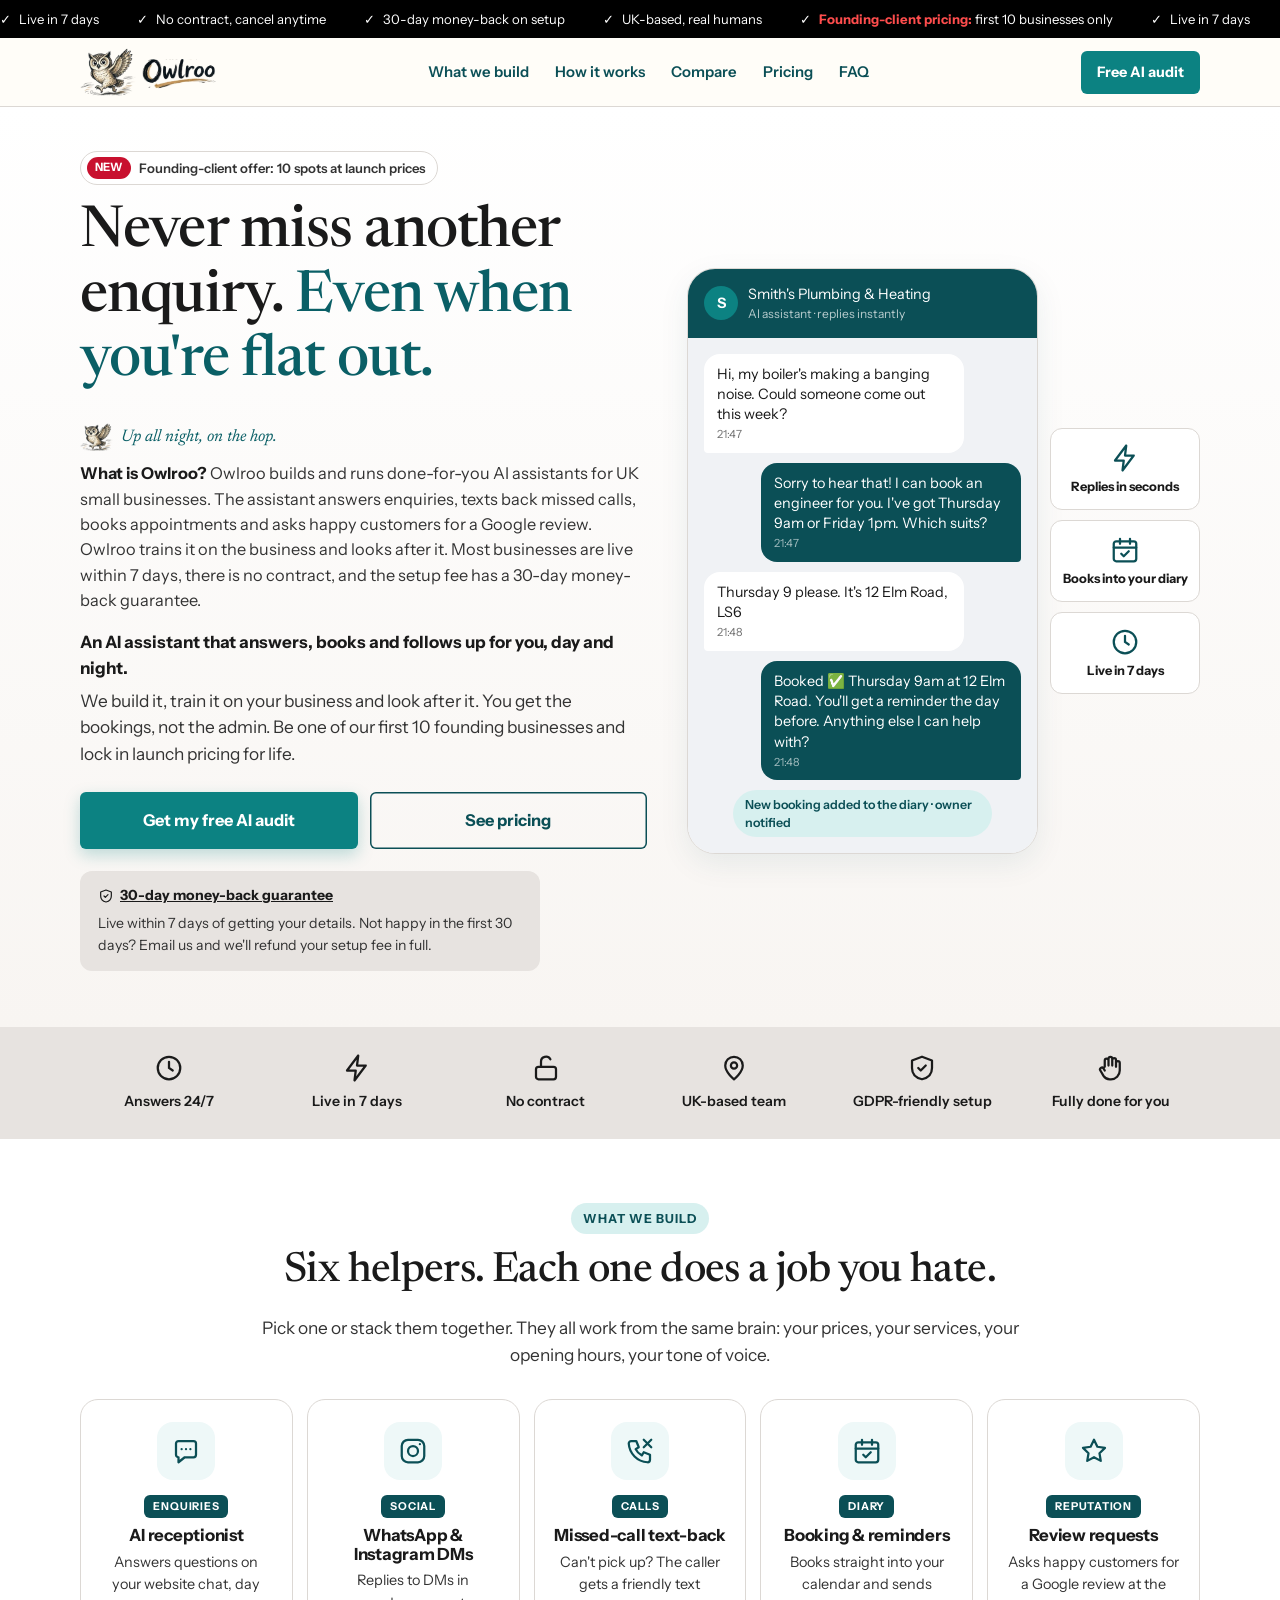
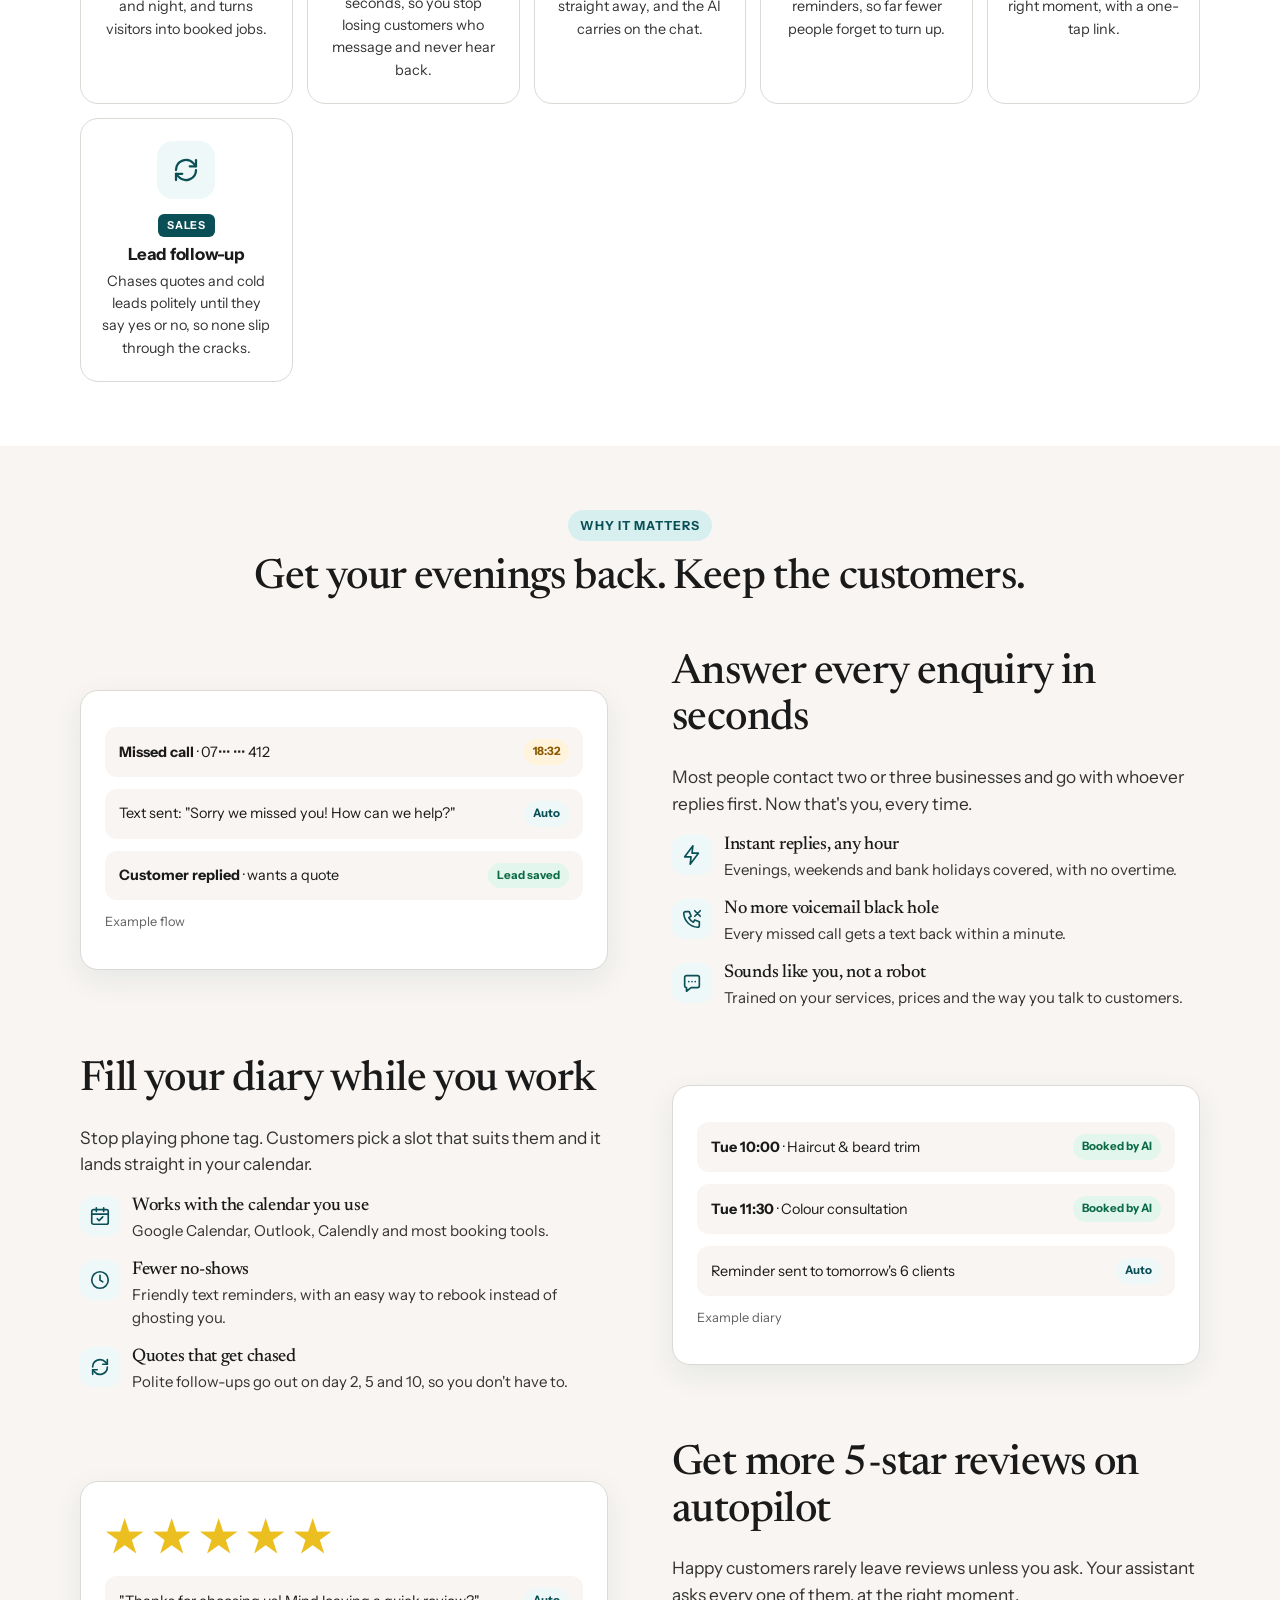
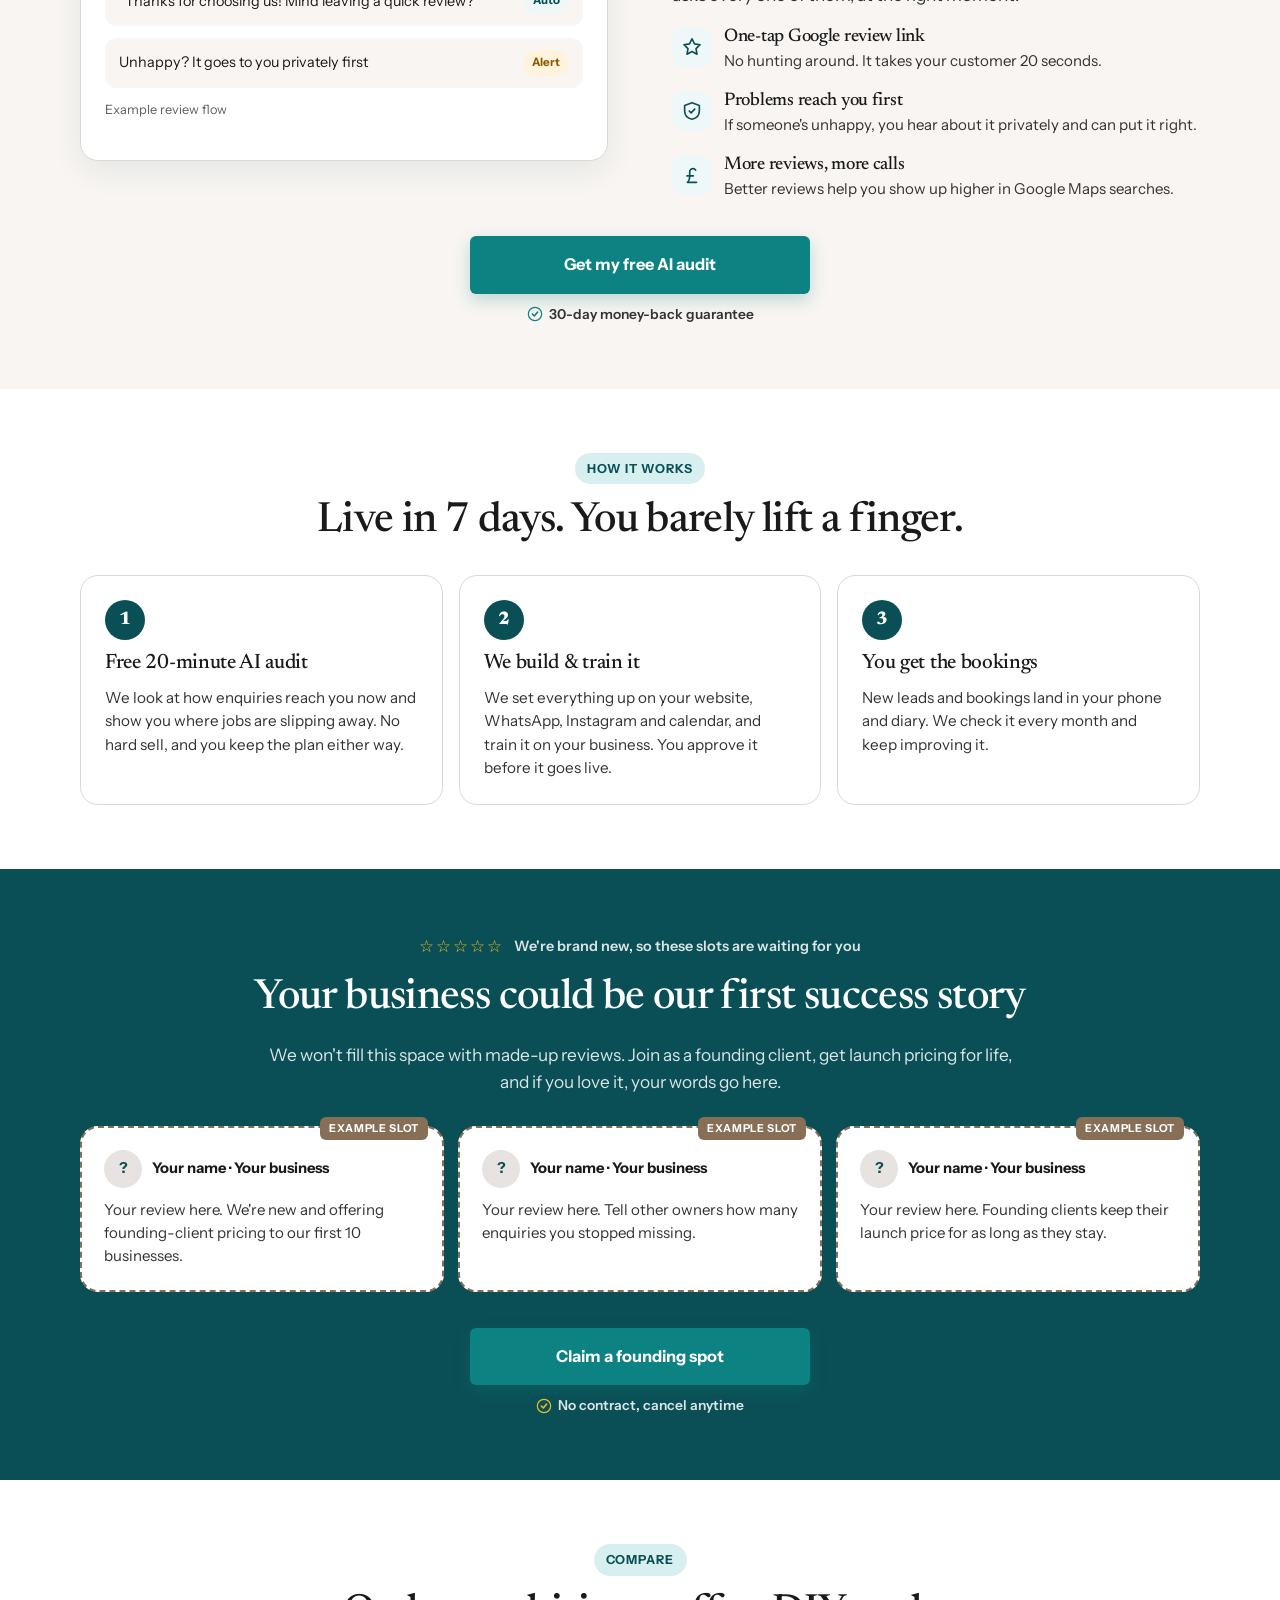
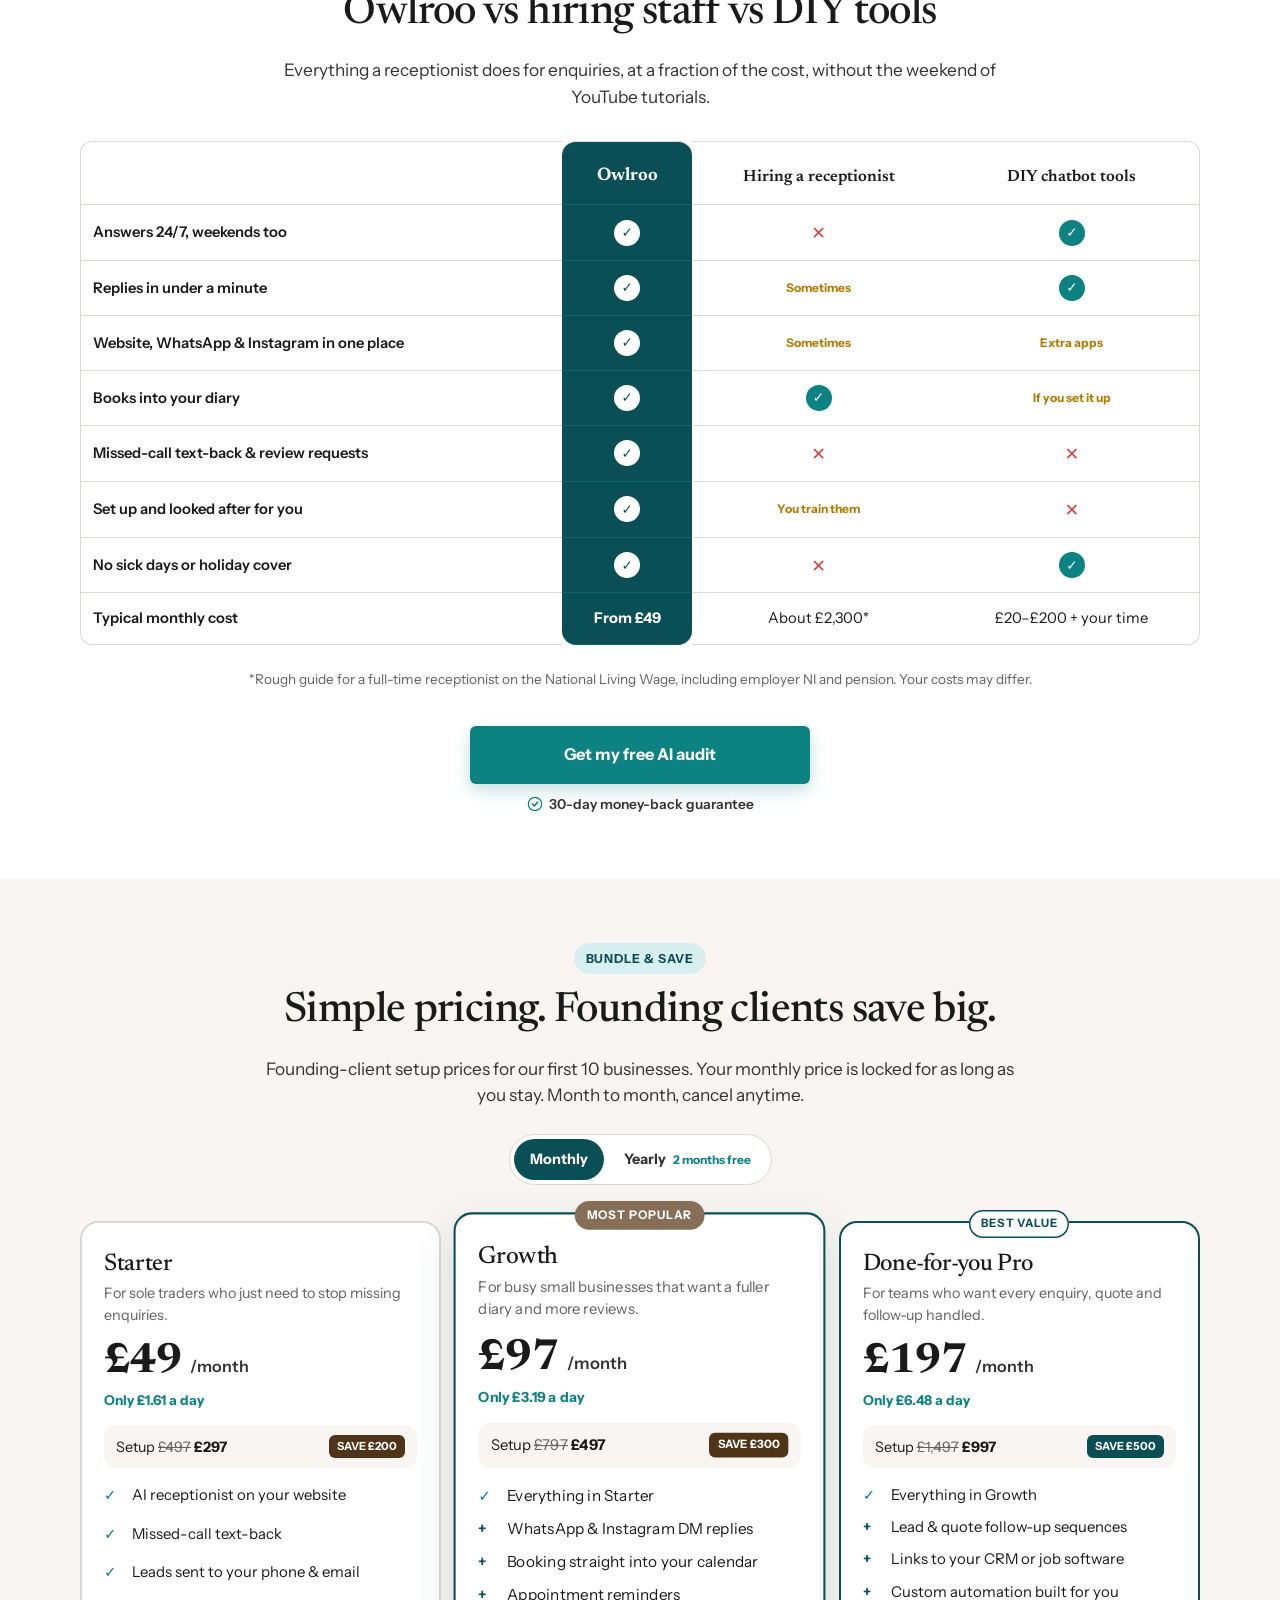
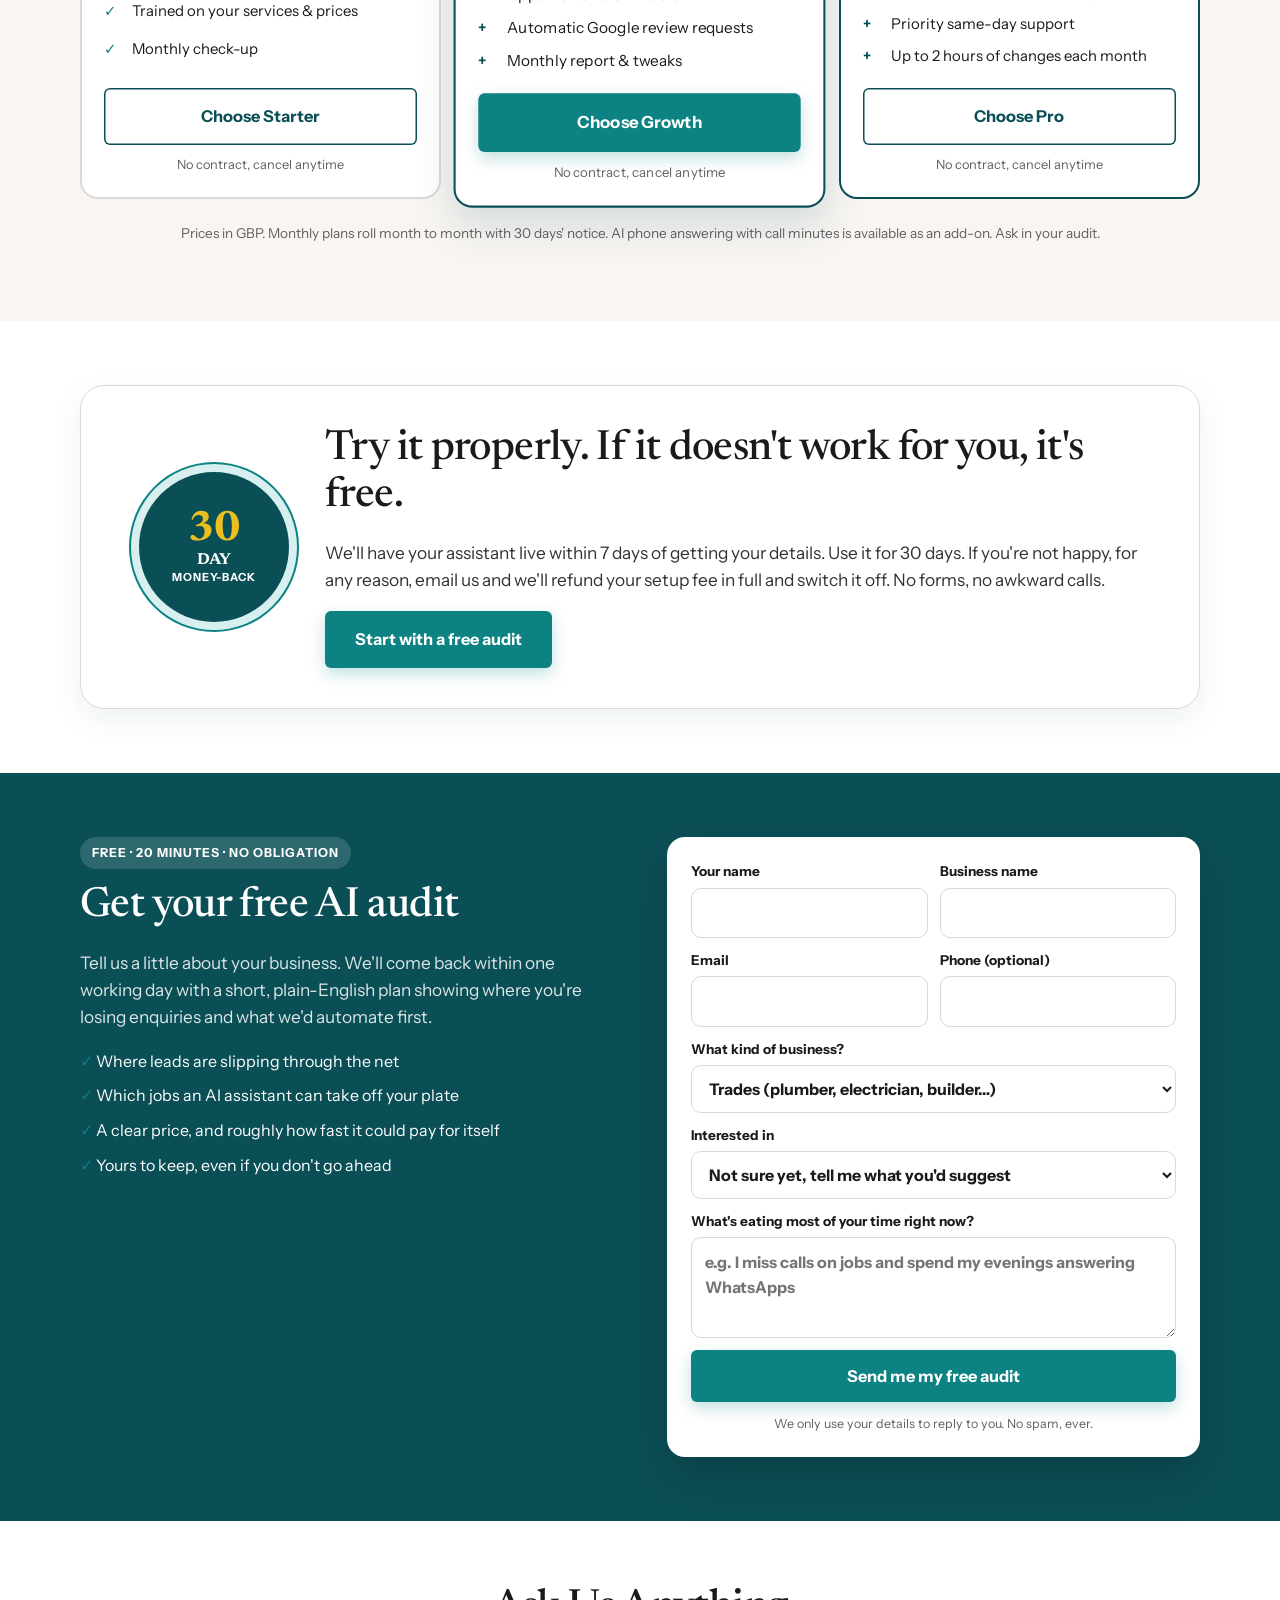
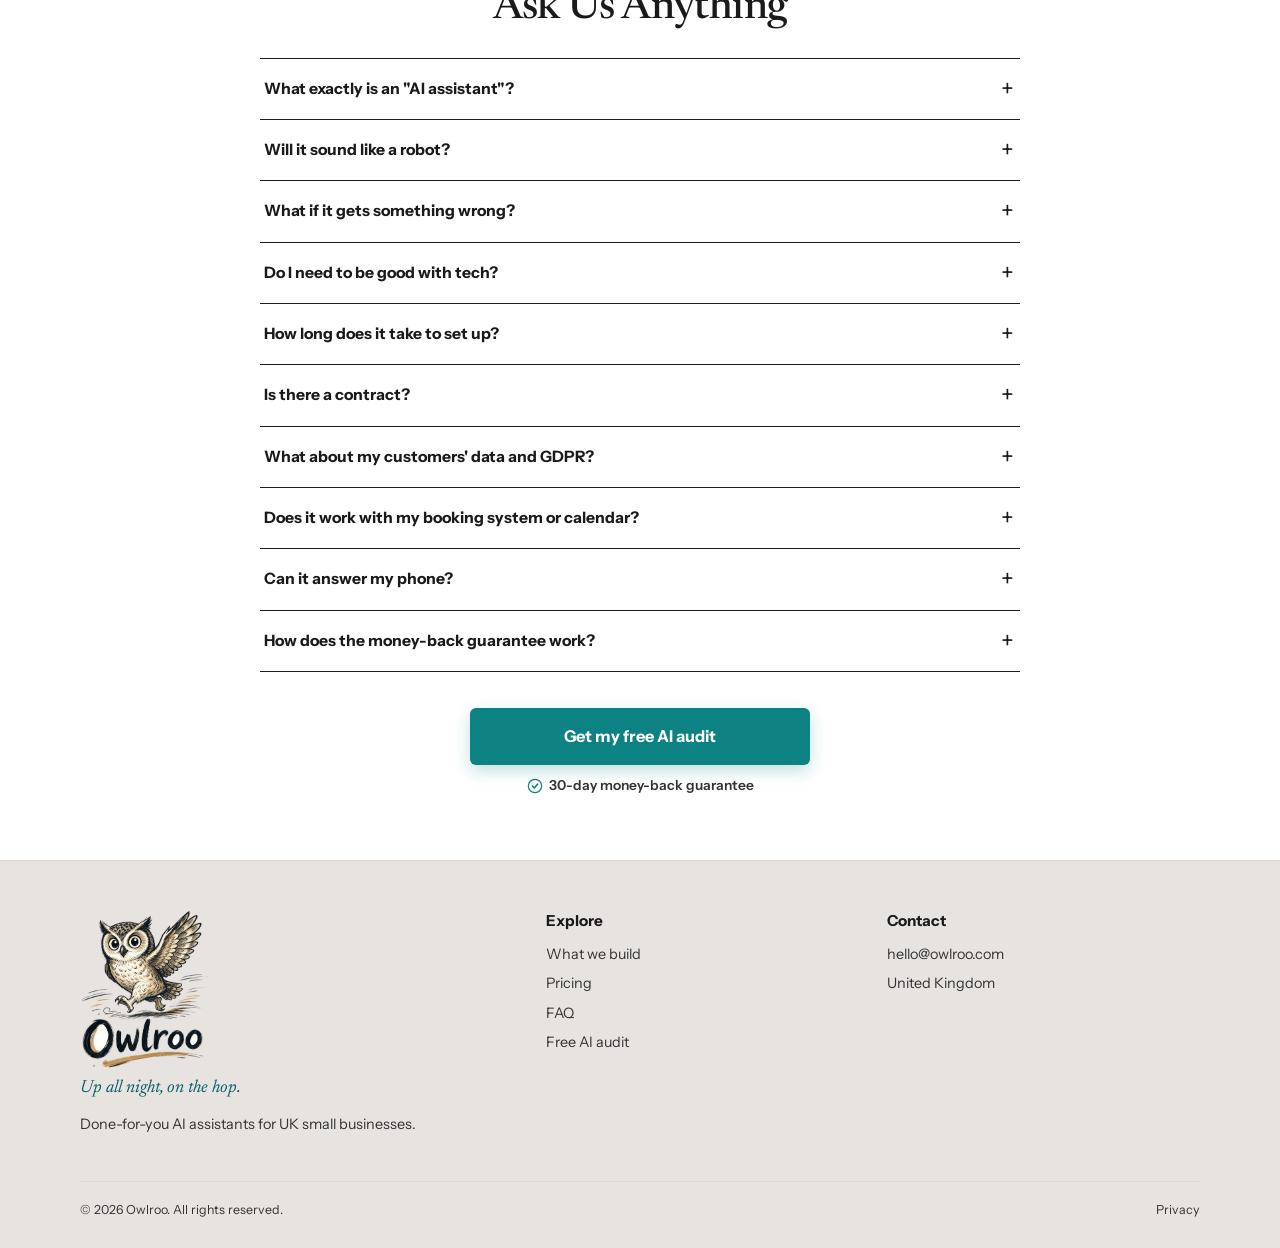
==== commit 40834411: "Add SEO and GEO metadata, and the owlroo.com CNAME. Point canonicals, social tags, schema, sitemap a" ====
--- a/index.html
+++ b/index.html
@@ -3,20 +3,267 @@
 <head>
 <meta charset="utf-8">
 <meta name="viewport" content="width=device-width,initial-scale=1">
-<title>Owlroo | Up all night, on the hop. Done-for-you AI assistants for UK small businesses</title>
-<meta name="description" content="Owlroo builds and runs AI assistants that answer enquiries, text back missed calls, book appointments and chase reviews for UK small businesses. Live in 7 days. No contract.">
+<title>Owlroo | AI assistants for UK small businesses</title>
+<meta name="description" content="Done-for-you AI for UK small businesses. Answers enquiries, texts back missed calls, books appointments and requests reviews. Live in 7 days. No contract.">
 <link rel="canonical" href="https://owlroo.com/">
-<meta property="og:title" content="Owlroo | Up all night, on the hop.">
-<meta property="og:description" content="Done-for-you AI assistants for UK small businesses. Live in 7 days, no contract, 30-day money-back on setup.">
+<meta name="robots" content="index, follow, max-image-preview:large">
+<meta property="og:site_name" content="Owlroo">
+<meta property="og:locale" content="en_GB">
 <meta property="og:type" content="website">
+<meta property="og:url" content="https://owlroo.com/">
+<meta property="og:title" content="Owlroo | AI assistants for UK small businesses">
+<meta property="og:description" content="Done-for-you AI for UK small businesses. Answers enquiries, texts back missed calls, books appointments and requests reviews. Live in 7 days. No contract.">
+<meta property="og:image" content="https://owlroo.com/assets/og-image.jpg">
+<meta property="og:image:type" content="image/jpeg">
+<meta property="og:image:width" content="1200">
+<meta property="og:image:height" content="630">
+<meta property="og:image:alt" content="Owlroo logo and the line Up all night, on the hop. Done-for-you AI assistants for UK small businesses.">
+<meta name="twitter:card" content="summary_large_image">
+<meta name="twitter:title" content="Owlroo | AI assistants for UK small businesses">
+<meta name="twitter:description" content="Done-for-you AI for UK small businesses. Answers enquiries, texts back missed calls, books appointments and requests reviews. Live in 7 days. No contract.">
+<meta name="twitter:image" content="https://owlroo.com/assets/og-image.jpg">
+<meta name="twitter:image:alt" content="Owlroo logo and the line Up all night, on the hop. Done-for-you AI assistants for UK small businesses.">
+<link rel="alternate" type="text/plain" href="https://owlroo.com/llms.txt" title="Plain-language summary of Owlroo">
 <meta name="theme-color" content="#fffdf8">
 <link rel="icon" href="assets/favicon.ico" sizes="any">
 <link rel="icon" href="assets/favicon-32.png" type="image/png" sizes="32x32">
 <link rel="apple-touch-icon" href="assets/apple-touch-icon.png">
 <link rel="preload" as="image" href="assets/owl-mark.webp">
-<link rel="preconnect" href="https://fonts.googleapis.com"><link rel="preconnect" href="https://fonts.gstatic.com" crossorigin>
-<link rel="stylesheet" href="https://fonts.googleapis.com/css2?family=Newsreader:ital,opsz,wght@0,6..72,500;0,6..72,600;1,6..72,500&family=Instrument+Sans:wght@400;500;600;700&display=swap">
+<link rel="preconnect" href="https://fonts.googleapis.com">
+<link rel="preconnect" href="https://fonts.gstatic.com" crossorigin>
+<link rel="preload" as="style" href="https://fonts.googleapis.com/css2?family=Newsreader:ital,opsz,wght@0,6..72,500;0,6..72,600;1,6..72,500&family=Instrument+Sans:wght@400;500;600;700&display=swap" onload="this.onload=null;this.rel='stylesheet'">
+<noscript><link rel="stylesheet" href="https://fonts.googleapis.com/css2?family=Newsreader:ital,opsz,wght@0,6..72,500;0,6..72,600;1,6..72,500&family=Instrument+Sans:wght@400;500;600;700&display=swap"></noscript>
 <link rel="stylesheet" href="styles.css">
+<script type="application/ld+json">
+{
+  "@context": "https://schema.org",
+  "@graph": [
+    {
+      "@type": "Organization",
+      "@id": "https://owlroo.com/#organization",
+      "name": "Owlroo",
+      "url": "https://owlroo.com/",
+      "logo": {
+        "@type": "ImageObject",
+        "url": "https://owlroo.com/assets/owlroo-logo.png",
+        "width": 391,
+        "height": 480
+      },
+      "image": "https://owlroo.com/assets/og-image.jpg",
+      "email": "hello@owlroo.com",
+      "slogan": "Up all night, on the hop.",
+      "description": "Owlroo builds and runs done-for-you AI assistants for UK small businesses. The assistant answers enquiries, texts back missed calls, books appointments and asks happy customers for a Google review.",
+      "areaServed": {
+        "@type": "Country",
+        "name": "United Kingdom"
+      }
+    },
+    {
+      "@type": "WebSite",
+      "@id": "https://owlroo.com/#website",
+      "url": "https://owlroo.com/",
+      "name": "Owlroo",
+      "description": "Done-for-you AI assistants for UK small businesses.",
+      "inLanguage": "en-GB",
+      "publisher": { "@id": "https://owlroo.com/#organization" }
+    },
+    {
+      "@type": "FAQPage",
+      "@id": "https://owlroo.com/#faq",
+      "url": "https://owlroo.com/",
+      "isPartOf": { "@id": "https://owlroo.com/#website" },
+      "inLanguage": "en-GB",
+      "mainEntity": [
+        {
+          "@type": "Question",
+          "name": "What exactly is an \"AI assistant\"?",
+          "acceptedAnswer": {
+            "@type": "Answer",
+            "text": "It's a smart chat assistant trained on your business: your services, prices, opening hours and FAQs. It replies to customers on your website, WhatsApp and Instagram, books them in, and passes anything tricky to you."
+          }
+        },
+        {
+          "@type": "Question",
+          "name": "Will it sound like a robot?",
+          "acceptedAnswer": {
+            "@type": "Answer",
+            "text": "No. We write its personality to match how you talk to customers, whether that's friendly and chatty or short and professional. You approve everything before it goes live."
+          }
+        },
+        {
+          "@type": "Question",
+          "name": "What if it gets something wrong?",
+          "acceptedAnswer": {
+            "@type": "Answer",
+            "text": "It only answers from the information you've given it. If it isn't sure, it takes the customer's details and hands over to you. We check conversations every month and keep improving it."
+          }
+        },
+        {
+          "@type": "Question",
+          "name": "Do I need to be good with tech?",
+          "acceptedAnswer": {
+            "@type": "Answer",
+            "text": "Not at all. That's the point of \"done for you\". We need a 20-minute chat and a few logins, and we handle the rest."
+          }
+        },
+        {
+          "@type": "Question",
+          "name": "How long does it take to set up?",
+          "acceptedAnswer": {
+            "@type": "Answer",
+            "text": "Most businesses are live within 7 days of sending us their details."
+          }
+        },
+        {
+          "@type": "Question",
+          "name": "Is there a contract?",
+          "acceptedAnswer": {
+            "@type": "Answer",
+            "text": "No. Plans run month to month with 30 days' notice. Founding clients keep their launch price for as long as they stay."
+          }
+        },
+        {
+          "@type": "Question",
+          "name": "What about my customers' data and GDPR?",
+          "acceptedAnswer": {
+            "@type": "Answer",
+            "text": "We only collect what's needed to reply to and book your customers, use reputable providers, and can sign a data processing agreement with you. You own your customer data."
+          }
+        },
+        {
+          "@type": "Question",
+          "name": "Does it work with my booking system or calendar?",
+          "acceptedAnswer": {
+            "@type": "Answer",
+            "text": "It works with Google Calendar, Outlook, Calendly and many popular booking tools. If yours isn't listed, ask in your free audit and we'll check."
+          }
+        },
+        {
+          "@type": "Question",
+          "name": "Can it answer my phone?",
+          "acceptedAnswer": {
+            "@type": "Answer",
+            "text": "Every plan includes missed-call text-back. Full AI phone answering is available as an add-on because it's priced by call minutes. We'll quote it in your audit."
+          }
+        },
+        {
+          "@type": "Question",
+          "name": "How does the money-back guarantee work?",
+          "acceptedAnswer": {
+            "@type": "Answer",
+            "text": "Use your assistant for 30 days after it goes live. If you're not happy, email us and we'll refund your setup fee in full. Simple."
+          }
+        }
+      ]
+    },
+    {
+      "@type": "Service",
+      "@id": "https://owlroo.com/#starter",
+      "name": "Starter",
+      "serviceType": "Done-for-you AI assistant",
+      "description": "For sole traders who just need to stop missing enquiries. Includes an AI receptionist on your website, missed-call text-back, leads sent to your phone and email, training on your services and prices, and a monthly check-up.",
+      "provider": { "@id": "https://owlroo.com/#organization" },
+      "areaServed": { "@type": "Country", "name": "United Kingdom" },
+      "url": "https://owlroo.com/#pricing",
+      "offers": [
+        {
+          "@type": "Offer",
+          "name": "Starter monthly",
+          "price": "49.00",
+          "priceCurrency": "GBP",
+          "url": "https://owlroo.com/#pricing",
+          "description": "Founding-client monthly price for the first 10 businesses. The monthly price stays locked for as long as you stay. Month to month, cancel anytime, with 30 days' notice. Yearly billing is two months free.",
+          "priceSpecification": {
+            "@type": "UnitPriceSpecification",
+            "price": "49.00",
+            "priceCurrency": "GBP",
+            "unitCode": "MON",
+            "referenceQuantity": { "@type": "QuantitativeValue", "value": 1, "unitCode": "MON" }
+          }
+        },
+        {
+          "@type": "Offer",
+          "name": "Starter setup",
+          "price": "297.00",
+          "priceCurrency": "GBP",
+          "url": "https://owlroo.com/#pricing",
+          "description": "One-time founding-client setup fee, shown as £297. The page also shows a standard setup price of £497 struck through. 30-day money-back guarantee on the setup fee. For the first 10 businesses."
+        }
+      ]
+    },
+    {
+      "@type": "Service",
+      "@id": "https://owlroo.com/#growth",
+      "name": "Growth",
+      "serviceType": "Done-for-you AI assistant",
+      "description": "For busy small businesses that want a fuller diary and more reviews. Everything in Starter, plus WhatsApp and Instagram DM replies, booking straight into your calendar, appointment reminders, automatic Google review requests, and a monthly report and tweaks.",
+      "provider": { "@id": "https://owlroo.com/#organization" },
+      "areaServed": { "@type": "Country", "name": "United Kingdom" },
+      "url": "https://owlroo.com/#pricing",
+      "offers": [
+        {
+          "@type": "Offer",
+          "name": "Growth monthly",
+          "price": "97.00",
+          "priceCurrency": "GBP",
+          "url": "https://owlroo.com/#pricing",
+          "description": "Founding-client monthly price for the first 10 businesses. The monthly price stays locked for as long as you stay. Month to month, cancel anytime, with 30 days' notice. Yearly billing is two months free.",
+          "priceSpecification": {
+            "@type": "UnitPriceSpecification",
+            "price": "97.00",
+            "priceCurrency": "GBP",
+            "unitCode": "MON",
+            "referenceQuantity": { "@type": "QuantitativeValue", "value": 1, "unitCode": "MON" }
+          }
+        },
+        {
+          "@type": "Offer",
+          "name": "Growth setup",
+          "price": "497.00",
+          "priceCurrency": "GBP",
+          "url": "https://owlroo.com/#pricing",
+          "description": "One-time founding-client setup fee, shown as £497. The page also shows a standard setup price of £797 struck through. 30-day money-back guarantee on the setup fee. For the first 10 businesses."
+        }
+      ]
+    },
+    {
+      "@type": "Service",
+      "@id": "https://owlroo.com/#pro",
+      "name": "Done-for-you Pro",
+      "serviceType": "Done-for-you AI assistant",
+      "description": "For teams who want every enquiry, quote and follow-up handled. Everything in Growth, plus lead and quote follow-up sequences, links to your CRM or job software, custom automation built for you, priority same-day support, and up to 2 hours of changes each month.",
+      "provider": { "@id": "https://owlroo.com/#organization" },
+      "areaServed": { "@type": "Country", "name": "United Kingdom" },
+      "url": "https://owlroo.com/#pricing",
+      "offers": [
+        {
+          "@type": "Offer",
+          "name": "Done-for-you Pro monthly",
+          "price": "197.00",
+          "priceCurrency": "GBP",
+          "url": "https://owlroo.com/#pricing",
+          "description": "Founding-client monthly price for the first 10 businesses. The monthly price stays locked for as long as you stay. Month to month, cancel anytime, with 30 days' notice. Yearly billing is two months free.",
+          "priceSpecification": {
+            "@type": "UnitPriceSpecification",
+            "price": "197.00",
+            "priceCurrency": "GBP",
+            "unitCode": "MON",
+            "referenceQuantity": { "@type": "QuantitativeValue", "value": 1, "unitCode": "MON" }
+          }
+        },
+        {
+          "@type": "Offer",
+          "name": "Done-for-you Pro setup",
+          "price": "997.00",
+          "priceCurrency": "GBP",
+          "url": "https://owlroo.com/#pricing",
+          "description": "One-time founding-client setup fee, shown as £997. The page also shows a standard setup price of £1,497 struck through. 30-day money-back guarantee on the setup fee. For the first 10 businesses."
+        }
+      ]
+    }
+  ]
+}
+</script>
 </head>
 <body>
 <!-- Icon sprite -->
@@ -49,8 +296,8 @@
 <header class="site">
   <div class="wrap">
     <a class="logo" href="#top" aria-label="Owlroo home">
-      <picture><source srcset="assets/owl-mark.webp" type="image/webp"><img class="mark" src="assets/owl-mark.png" alt="" width="56" height="48"></picture>
-      <picture><source srcset="assets/owlroo-wordmark.webp" type="image/webp"><img class="word" src="assets/owlroo-wordmark.png" alt="Owlroo" width="74" height="30"></picture>
+      <picture><source srcset="assets/owl-mark.webp" type="image/webp"><img class="mark" src="assets/owl-mark.png" alt="" width="56" height="48" decoding="async" fetchpriority="high"></picture>
+      <picture><source srcset="assets/owlroo-wordmark.webp" type="image/webp"><img class="word" src="assets/owlroo-wordmark.png" alt="Owlroo" width="74" height="30" decoding="async"></picture>
     </a>
     <nav class="main" aria-label="Main">
       <a href="#build">What we build</a><a href="#how">How it works</a><a href="#compare">Compare</a><a href="#pricing">Pricing</a><a href="#faq">FAQ</a>
@@ -66,7 +313,8 @@
     <div>
       <div class="stars-line"><span class="founding-pill"><i>New</i> Founding-client offer: 10 spots at launch prices</span></div>
       <h1>Never miss another enquiry. <em>Even when you're flat out.</em></h1>
-      <p class="tagline hero-tag"><picture><source srcset="assets/owl-mark.webp" type="image/webp"><img src="assets/owl-mark.png" alt="" width="33" height="28"></picture>Up all night, on the hop.</p>
+      <p class="tagline hero-tag"><picture><source srcset="assets/owl-mark.webp" type="image/webp"><img src="assets/owl-mark.png" alt="" width="33" height="28" decoding="async"></picture>Up all night, on the hop.</p>
+      <p class="what" id="what"><strong>What is Owlroo?</strong> Owlroo builds and runs done-for-you AI assistants for UK small businesses. The assistant answers enquiries, texts back missed calls, books appointments and asks happy customers for a Google review. Owlroo trains it on the business and looks after it. Most businesses are live within 7 days, there is no contract, and the setup fee has a 30-day money-back guarantee.</p>
       <p class="sub">An AI assistant that answers, books and follows up for you, day and night.</p>
       <p class="lead">We build it, train it on your business and look after it. You get the bookings, not the admin. Be one of our first 10 founding businesses and lock in launch pricing for life.</p>
       <div class="hero-ctas">
@@ -372,16 +620,16 @@
   <div class="narrow">
     <h2 class="center">Ask Us Anything</h2>
     <div class="faq">
-      <details><summary>What exactly is an "AI assistant"?</summary><p>It's a smart chat assistant trained on your business: your services, prices, opening hours and FAQs. It replies to customers on your website, WhatsApp and Instagram, books them in, and passes anything tricky to you.</p></details>
-      <details><summary>Will it sound like a robot?</summary><p>No. We write its personality to match how you talk to customers, whether that's friendly and chatty or short and professional. You approve everything before it goes live.</p></details>
-      <details><summary>What if it gets something wrong?</summary><p>It only answers from the information you've given it. If it isn't sure, it takes the customer's details and hands over to you. We check conversations every month and keep improving it.</p></details>
-      <details><summary>Do I need to be good with tech?</summary><p>Not at all. That's the point of "done for you". We need a 20-minute chat and a few logins, and we handle the rest.</p></details>
-      <details><summary>How long does it take to set up?</summary><p>Most businesses are live within 7 days of sending us their details.</p></details>
-      <details><summary>Is there a contract?</summary><p>No. Plans run month to month with 30 days' notice. Founding clients keep their launch price for as long as they stay.</p></details>
-      <details><summary>What about my customers' data and GDPR?</summary><p>We only collect what's needed to reply to and book your customers, use reputable providers, and can sign a data processing agreement with you. You own your customer data.</p></details>
-      <details><summary>Does it work with my booking system or calendar?</summary><p>It works with Google Calendar, Outlook, Calendly and many popular booking tools. If yours isn't listed, ask in your free audit and we'll check.</p></details>
-      <details><summary>Can it answer my phone?</summary><p>Every plan includes missed-call text-back. Full AI phone answering is available as an add-on because it's priced by call minutes. We'll quote it in your audit.</p></details>
-      <details><summary>How does the money-back guarantee work?</summary><p>Use your assistant for 30 days after it goes live. If you're not happy, email us and we'll refund your setup fee in full. Simple.</p></details>
+      <details><summary><h3>What exactly is an "AI assistant"?</h3></summary><p>It's a smart chat assistant trained on your business: your services, prices, opening hours and FAQs. It replies to customers on your website, WhatsApp and Instagram, books them in, and passes anything tricky to you.</p></details>
+      <details><summary><h3>Will it sound like a robot?</h3></summary><p>No. We write its personality to match how you talk to customers, whether that's friendly and chatty or short and professional. You approve everything before it goes live.</p></details>
+      <details><summary><h3>What if it gets something wrong?</h3></summary><p>It only answers from the information you've given it. If it isn't sure, it takes the customer's details and hands over to you. We check conversations every month and keep improving it.</p></details>
+      <details><summary><h3>Do I need to be good with tech?</h3></summary><p>Not at all. That's the point of "done for you". We need a 20-minute chat and a few logins, and we handle the rest.</p></details>
+      <details><summary><h3>How long does it take to set up?</h3></summary><p>Most businesses are live within 7 days of sending us their details.</p></details>
+      <details><summary><h3>Is there a contract?</h3></summary><p>No. Plans run month to month with 30 days' notice. Founding clients keep their launch price for as long as they stay.</p></details>
+      <details><summary><h3>What about my customers' data and GDPR?</h3></summary><p>We only collect what's needed to reply to and book your customers, use reputable providers, and can sign a data processing agreement with you. You own your customer data.</p></details>
+      <details><summary><h3>Does it work with my booking system or calendar?</h3></summary><p>It works with Google Calendar, Outlook, Calendly and many popular booking tools. If yours isn't listed, ask in your free audit and we'll check.</p></details>
+      <details><summary><h3>Can it answer my phone?</h3></summary><p>Every plan includes missed-call text-back. Full AI phone answering is available as an add-on because it's priced by call minutes. We'll quote it in your audit.</p></details>
+      <details><summary><h3>How does the money-back guarantee work?</h3></summary><p>Use your assistant for 30 days after it goes live. If you're not happy, email us and we'll refund your setup fee in full. Simple.</p></details>
     </div>
     <div class="cta-block"><a class="btn" href="#audit">Get my free AI audit</a><div class="cta-note"><svg><use href="#i-check"/></svg>30-day money-back guarantee</div></div>
   </div>
@@ -392,7 +640,7 @@
   <div class="wrap">
     <div class="cols">
       <div>
-        <a class="logo foot-logo" href="#top"><picture><source srcset="assets/owlroo-logo.webp" type="image/webp"><img src="assets/owlroo-logo.png" alt="Owlroo" width="130" height="160" loading="lazy"></picture></a>
+        <a class="logo foot-logo" href="#top"><picture><source srcset="assets/owlroo-logo.webp" type="image/webp"><img src="assets/owlroo-logo.png" alt="Owlroo" width="130" height="160" loading="lazy" decoding="async"></picture></a>
         <p class="tagline">Up all night, on the hop.</p><p>Done-for-you AI assistants for UK small businesses.</p>
       </div>
       <div><h4>Explore</h4><ul><li><a href="#build">What we build</a></li><li><a href="#pricing">Pricing</a></li><li><a href="#faq">FAQ</a></li><li><a href="#audit">Free AI audit</a></li></ul></div>
--- a/styles.css
+++ b/styles.css
@@ -67,6 +67,8 @@
 .hero h1 em{font-style:normal;color:var(--brand)}
 .hero .sub{font-weight:700;font-size:1.06rem;margin-bottom:6px}
 .hero .lead{margin-bottom:24px}
+.what{font-size:1.02rem;color:var(--ink-2);margin:2px 0 16px}
+.what strong{color:var(--ink);font-weight:700}
 .hero-ctas{display:flex;gap:12px;flex-wrap:wrap}
 .hero-ctas .btn{flex:1 1 220px}
 .guarantee-box{margin-top:22px;background:var(--sand);border-radius:var(--r-sm);padding:14px 18px;font-size:.88rem;max-width:460px}
@@ -229,6 +231,7 @@
 .faq{border-top:1px solid var(--ink);margin-top:26px}
 .faq details{border-bottom:1px solid var(--ink)}
 .faq summary{list-style:none;cursor:pointer;padding:18px 34px 18px 4px;font-weight:700;position:relative;font-size:.98rem}
+.faq summary h3{display:inline;margin:0;font:inherit;letter-spacing:0;color:inherit}
 .faq summary::-webkit-details-marker{display:none}
 .faq summary::after{content:"+";position:absolute;right:6px;top:50%;transform:translateY(-50%);font-size:1.5rem;font-weight:400;transition:transform .2s}
 .faq details[open] summary::after{transform:translateY(-50%) rotate(45deg)}
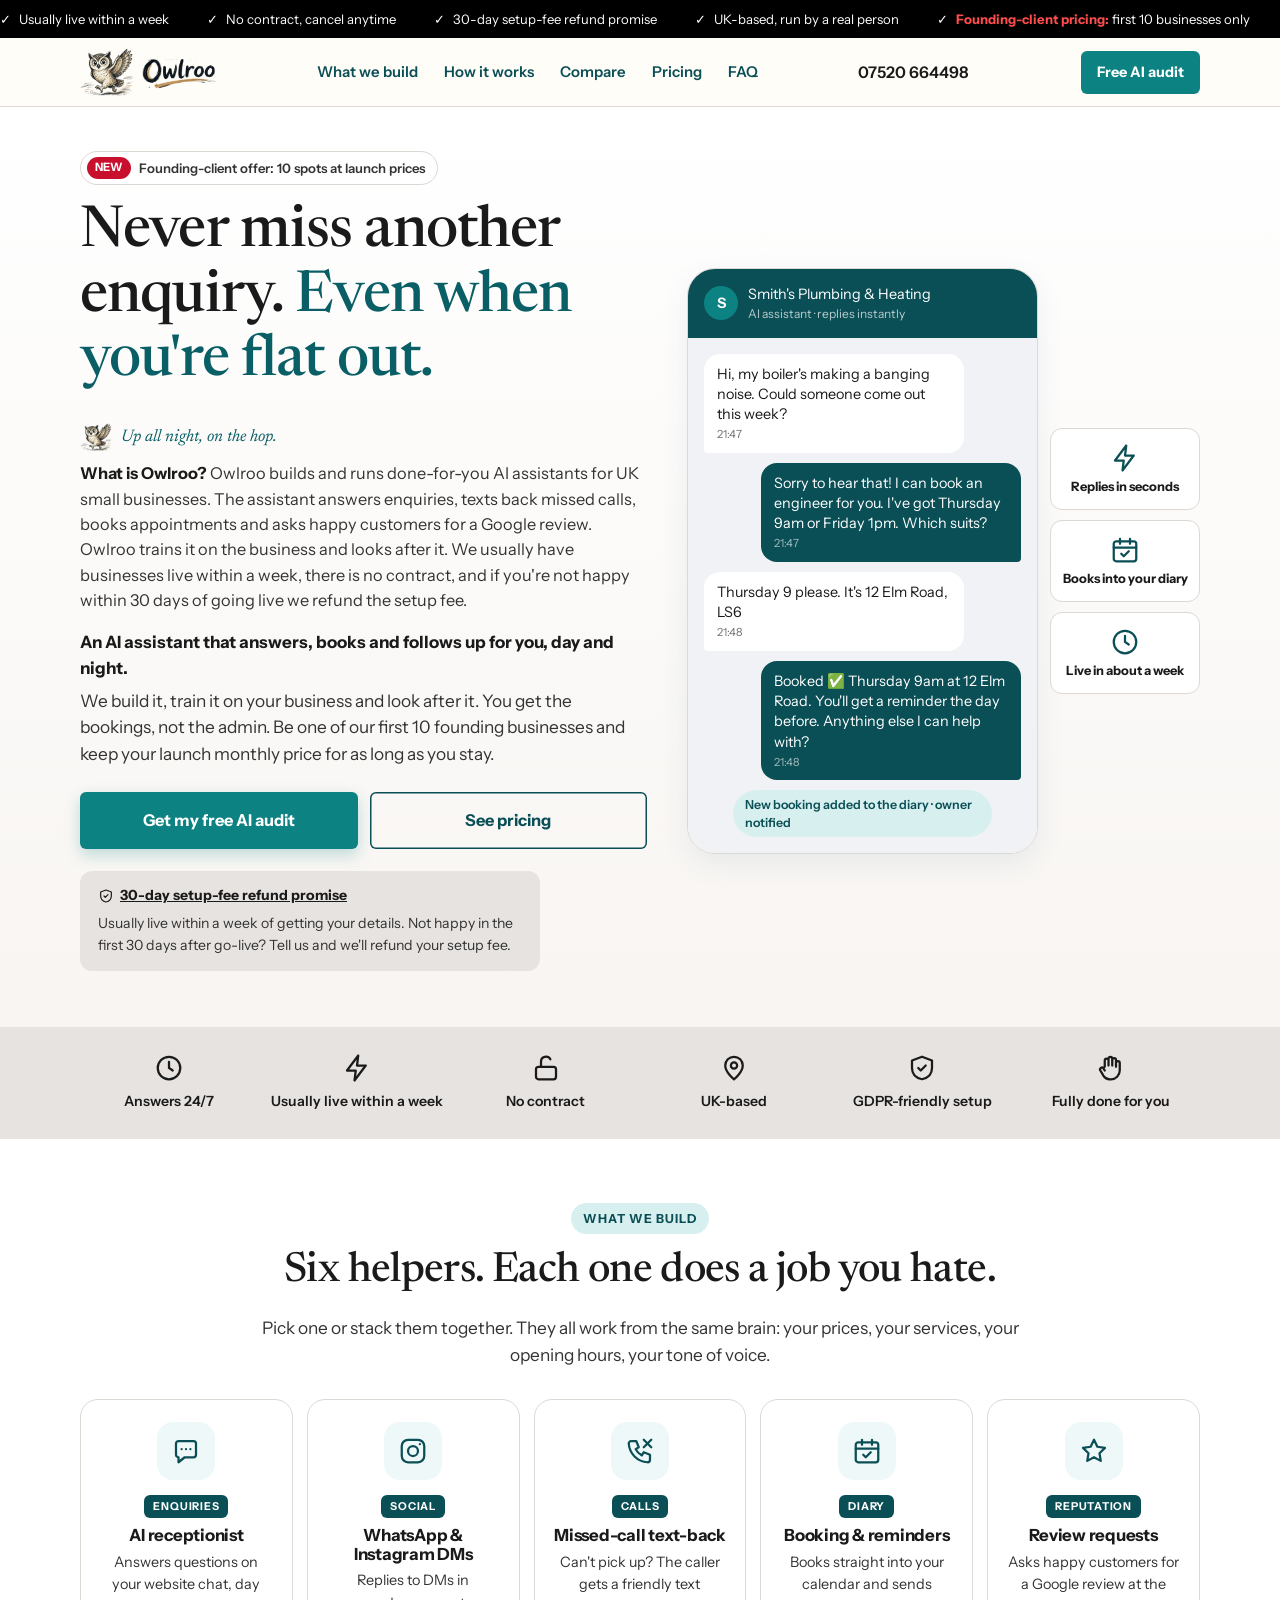
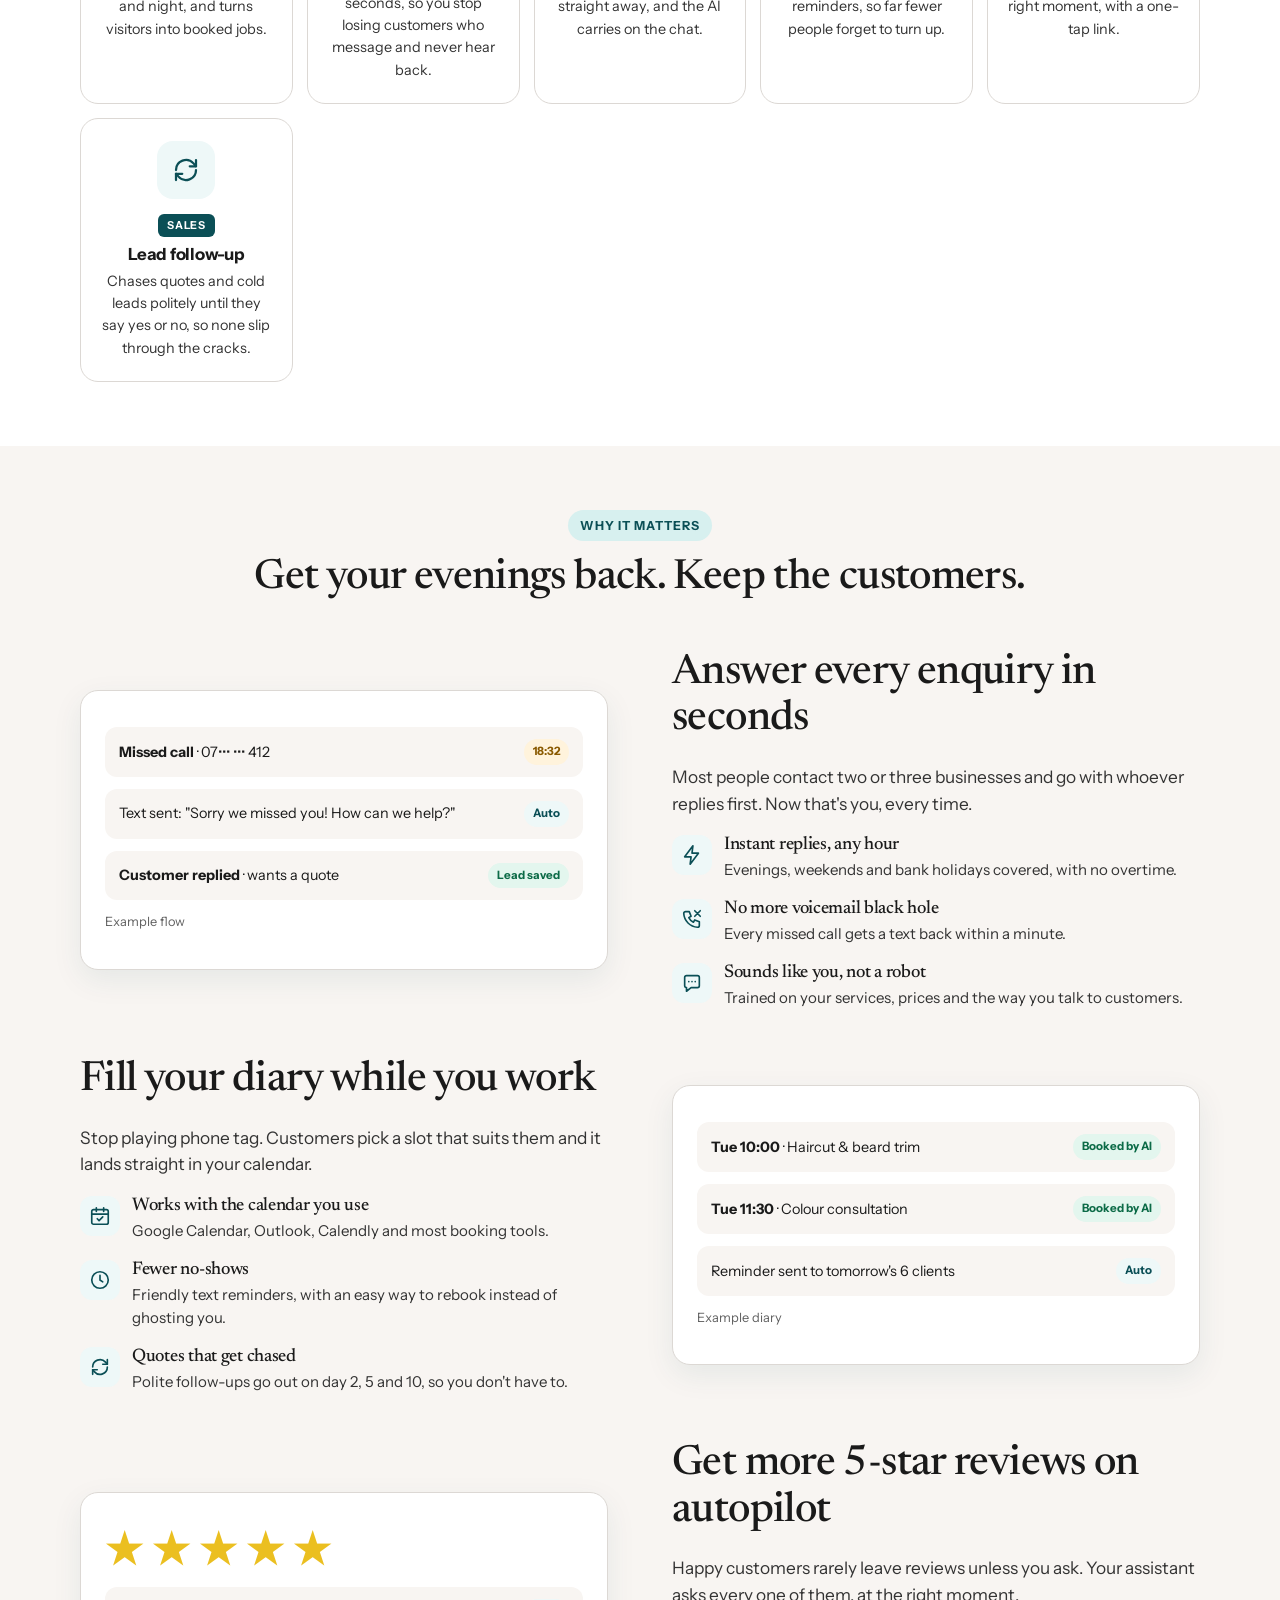
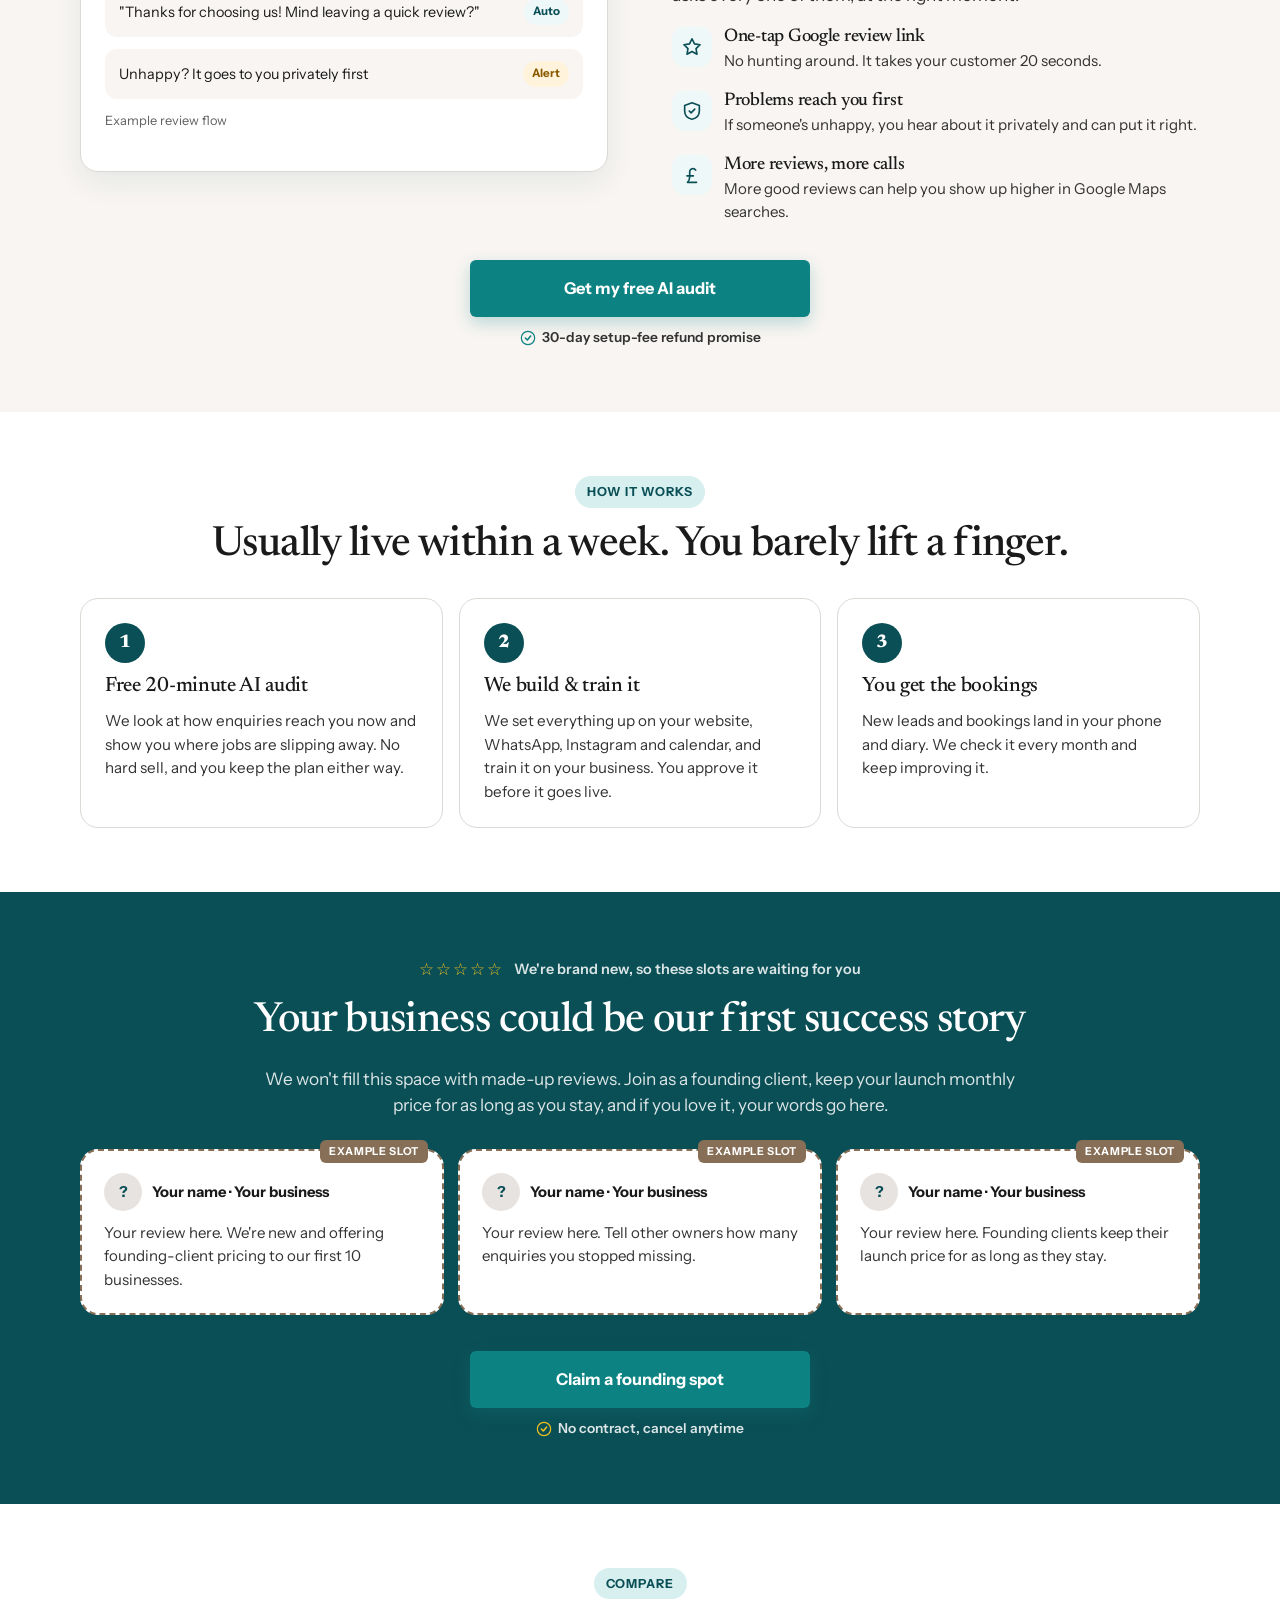
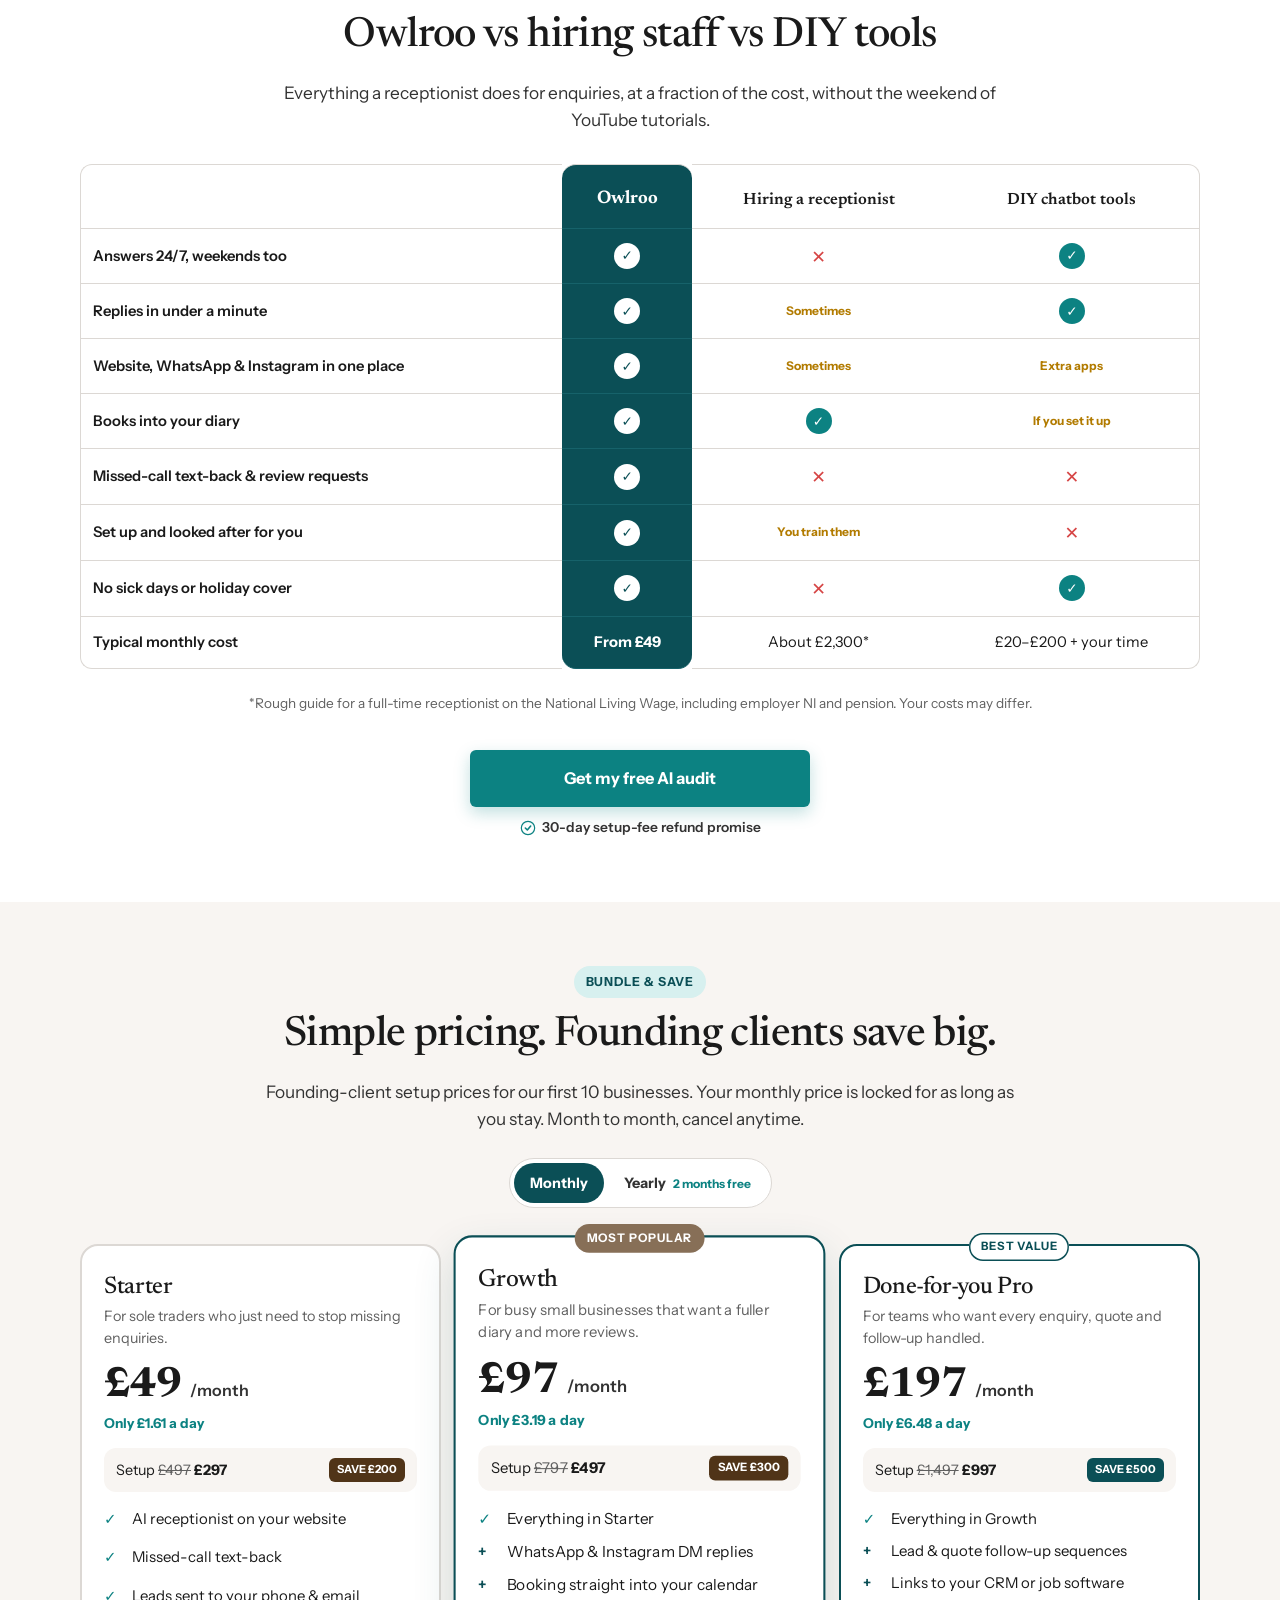
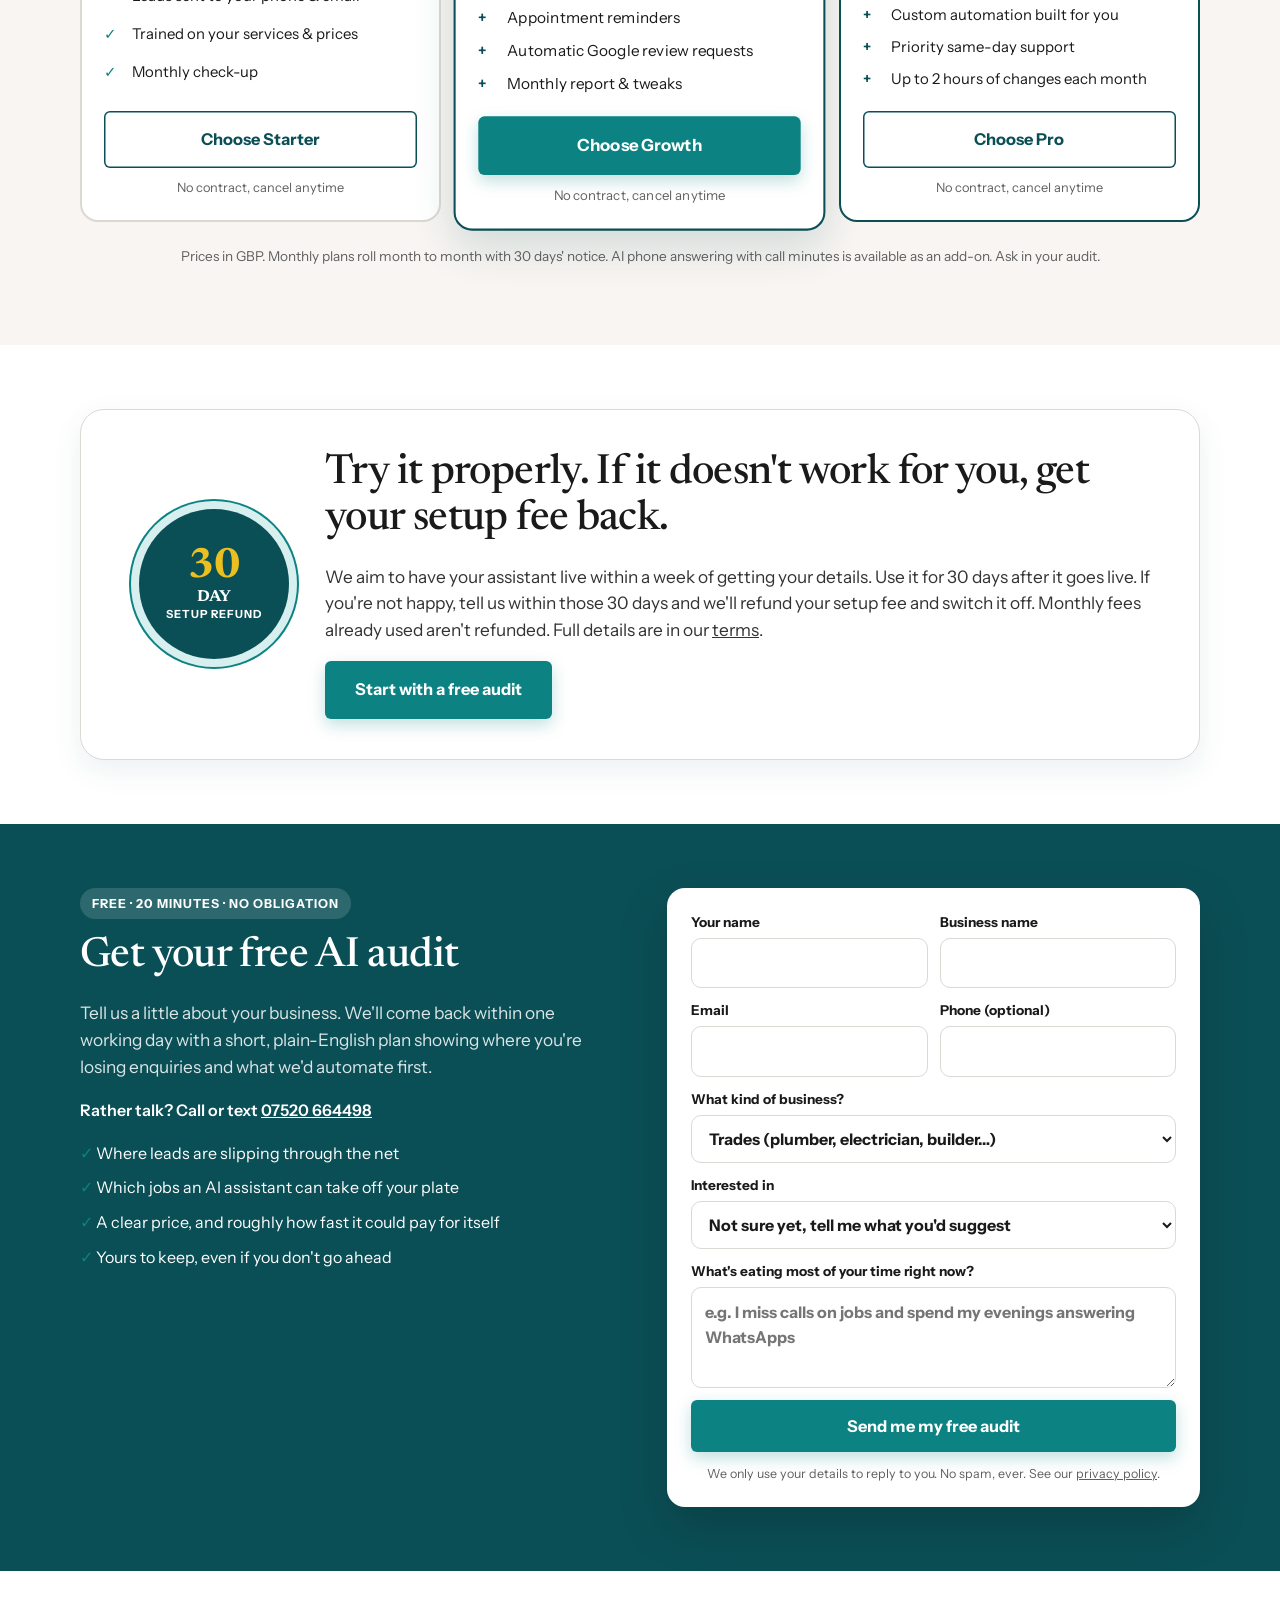
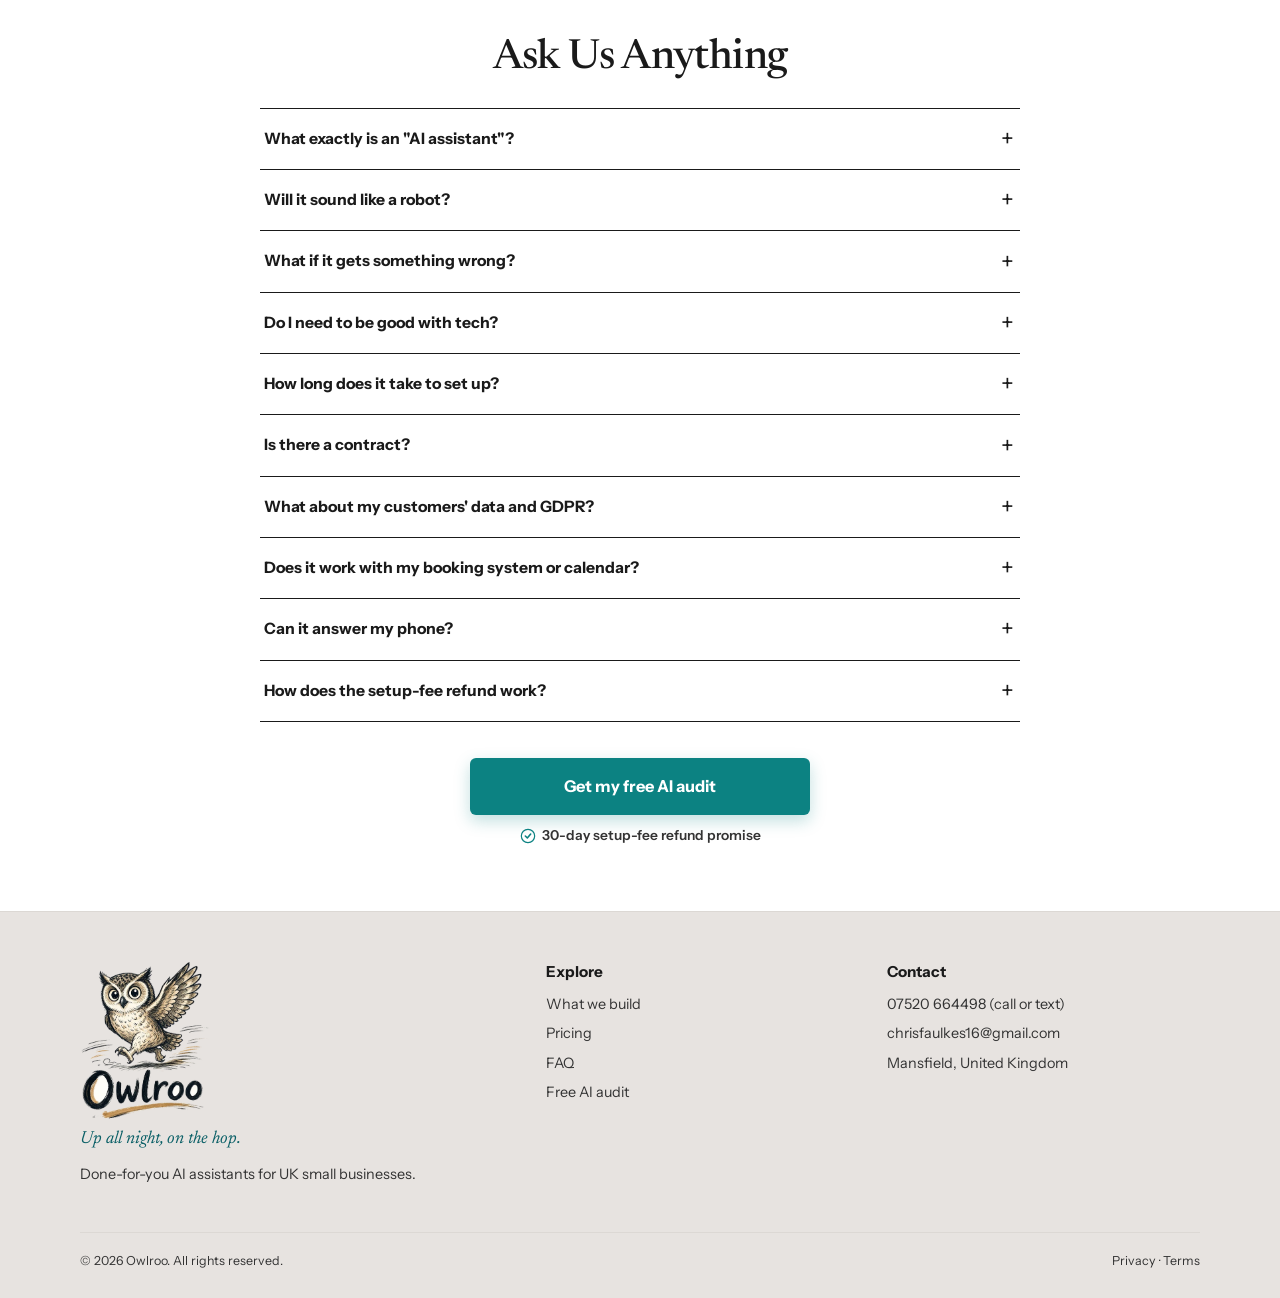
==== commit c52a5688: "Add phone 07520 664498 (header, audit, footer, JSON-LD), working free audit form (FormSubmit + mailt" ====
--- a/index.html
+++ b/index.html
@@ -4,7 +4,7 @@
 <meta charset="utf-8">
 <meta name="viewport" content="width=device-width,initial-scale=1">
 <title>Owlroo | AI assistants for UK small businesses</title>
-<meta name="description" content="Done-for-you AI for UK small businesses. Answers enquiries, texts back missed calls, books appointments and requests reviews. Live in 7 days. No contract.">
+<meta name="description" content="Done-for-you AI for UK small businesses. Answers enquiries, texts back missed calls, books appointments and requests reviews. Usually live within a week. No contract.">
 <link rel="canonical" href="https://owlroo.com/">
 <meta name="robots" content="index, follow, max-image-preview:large">
 <meta property="og:site_name" content="Owlroo">
@@ -12,7 +12,7 @@
 <meta property="og:type" content="website">
 <meta property="og:url" content="https://owlroo.com/">
 <meta property="og:title" content="Owlroo | AI assistants for UK small businesses">
-<meta property="og:description" content="Done-for-you AI for UK small businesses. Answers enquiries, texts back missed calls, books appointments and requests reviews. Live in 7 days. No contract.">
+<meta property="og:description" content="Done-for-you AI for UK small businesses. Answers enquiries, texts back missed calls, books appointments and requests reviews. Usually live within a week. No contract.">
 <meta property="og:image" content="https://owlroo.com/assets/og-image.jpg">
 <meta property="og:image:type" content="image/jpeg">
 <meta property="og:image:width" content="1200">
@@ -20,7 +20,7 @@
 <meta property="og:image:alt" content="Owlroo logo and the line Up all night, on the hop. Done-for-you AI assistants for UK small businesses.">
 <meta name="twitter:card" content="summary_large_image">
 <meta name="twitter:title" content="Owlroo | AI assistants for UK small businesses">
-<meta name="twitter:description" content="Done-for-you AI for UK small businesses. Answers enquiries, texts back missed calls, books appointments and requests reviews. Live in 7 days. No contract.">
+<meta name="twitter:description" content="Done-for-you AI for UK small businesses. Answers enquiries, texts back missed calls, books appointments and requests reviews. Usually live within a week. No contract.">
 <meta name="twitter:image" content="https://owlroo.com/assets/og-image.jpg">
 <meta name="twitter:image:alt" content="Owlroo logo and the line Up all night, on the hop. Done-for-you AI assistants for UK small businesses.">
 <link rel="alternate" type="text/plain" href="https://owlroo.com/llms.txt" title="Plain-language summary of Owlroo">
@@ -50,7 +50,10 @@
         "height": 480
       },
       "image": "https://owlroo.com/assets/og-image.jpg",
-      "email": "hello@owlroo.com",
+      "email": "chrisfaulkes16@gmail.com",
+      "telephone": "+447520664498",
+      "address": {"@type": "PostalAddress", "addressLocality": "Mansfield", "addressRegion": "Nottinghamshire", "addressCountry": "GB"},
+      "contactPoint": {"@type": "ContactPoint", "telephone": "+447520664498", "contactType": "sales", "areaServed": "GB", "availableLanguage": "English"},
       "slogan": "Up all night, on the hop.",
       "description": "Owlroo builds and runs done-for-you AI assistants for UK small businesses. The assistant answers enquiries, texts back missed calls, books appointments and asks happy customers for a Google review.",
       "areaServed": {
@@ -111,7 +114,7 @@
           "name": "How long does it take to set up?",
           "acceptedAnswer": {
             "@type": "Answer",
-            "text": "Most businesses are live within 7 days of sending us their details."
+            "text": "We usually have you live within a week of getting your details. More complex setups can take a little longer, and we'll tell you up front."
           }
         },
         {
@@ -148,10 +151,10 @@
         },
         {
           "@type": "Question",
-          "name": "How does the money-back guarantee work?",
-          "acceptedAnswer": {
-            "@type": "Answer",
-            "text": "Use your assistant for 30 days after it goes live. If you're not happy, email us and we'll refund your setup fee in full. Simple."
+          "name": "How does the setup-fee refund work?",
+          "acceptedAnswer": {
+            "@type": "Answer",
+            "text": "Use your assistant for 30 days after it goes live. If you are not happy, tell us within those 30 days and we will refund your setup fee. Monthly fees already used are not refunded."
           }
         }
       ]
@@ -187,7 +190,7 @@
           "price": "297.00",
           "priceCurrency": "GBP",
           "url": "https://owlroo.com/#pricing",
-          "description": "One-time founding-client setup fee, shown as £297. The page also shows a standard setup price of £497 struck through. 30-day money-back guarantee on the setup fee. For the first 10 businesses."
+          "description": "One-time founding-client setup fee, shown as £297. The page also shows a standard setup price of £497 struck through. 30-day setup-fee refund promise. For the first 10 businesses."
         }
       ]
     },
@@ -222,7 +225,7 @@
           "price": "497.00",
           "priceCurrency": "GBP",
           "url": "https://owlroo.com/#pricing",
-          "description": "One-time founding-client setup fee, shown as £497. The page also shows a standard setup price of £797 struck through. 30-day money-back guarantee on the setup fee. For the first 10 businesses."
+          "description": "One-time founding-client setup fee, shown as £497. The page also shows a standard setup price of £797 struck through. 30-day setup-fee refund promise. For the first 10 businesses."
         }
       ]
     },
@@ -257,7 +260,7 @@
           "price": "997.00",
           "priceCurrency": "GBP",
           "url": "https://owlroo.com/#pricing",
-          "description": "One-time founding-client setup fee, shown as £997. The page also shows a standard setup price of £1,497 struck through. 30-day money-back guarantee on the setup fee. For the first 10 businesses."
+          "description": "One-time founding-client setup fee, shown as £997. The page also shows a standard setup price of £1,497 struck through. 30-day setup-fee refund promise. For the first 10 businesses."
         }
       ]
     }
@@ -288,8 +291,8 @@
 
 <div class="announce" aria-label="Key promises">
   <div class="track">
-    <span>Live in 7 days</span><span>No contract, cancel anytime</span><span>30-day money-back on setup</span><span>UK-based, real humans</span><span><b>Founding-client pricing:</b> first 10 businesses only</span>
-    <span aria-hidden="true">Live in 7 days</span><span aria-hidden="true">No contract, cancel anytime</span><span aria-hidden="true">30-day money-back on setup</span><span aria-hidden="true">UK-based, real humans</span><span aria-hidden="true"><b>Founding-client pricing:</b> first 10 businesses only</span>
+    <span>Usually live within a week</span><span>No contract, cancel anytime</span><span>30-day setup-fee refund promise</span><span>UK-based, run by a real person</span><span><b>Founding-client pricing:</b> first 10 businesses only</span>
+    <span aria-hidden="true">Usually live within a week</span><span aria-hidden="true">No contract, cancel anytime</span><span aria-hidden="true">30-day setup-fee refund promise</span><span aria-hidden="true">UK-based, run by a real person</span><span aria-hidden="true"><b>Founding-client pricing:</b> first 10 businesses only</span>
   </div>
 </div>
 
@@ -302,6 +305,7 @@
     <nav class="main" aria-label="Main">
       <a href="#build">What we build</a><a href="#how">How it works</a><a href="#compare">Compare</a><a href="#pricing">Pricing</a><a href="#faq">FAQ</a>
     </nav>
+    <a class="hdr-tel" href="tel:+447520664498" aria-label="Call or text 07520 664498">07520 664498</a>
     <a class="btn sm" href="#audit">Free AI audit</a>
   </div>
 </header>
@@ -314,16 +318,16 @@
       <div class="stars-line"><span class="founding-pill"><i>New</i> Founding-client offer: 10 spots at launch prices</span></div>
       <h1>Never miss another enquiry. <em>Even when you're flat out.</em></h1>
       <p class="tagline hero-tag"><picture><source srcset="assets/owl-mark.webp" type="image/webp"><img src="assets/owl-mark.png" alt="" width="33" height="28" decoding="async"></picture>Up all night, on the hop.</p>
-      <p class="what" id="what"><strong>What is Owlroo?</strong> Owlroo builds and runs done-for-you AI assistants for UK small businesses. The assistant answers enquiries, texts back missed calls, books appointments and asks happy customers for a Google review. Owlroo trains it on the business and looks after it. Most businesses are live within 7 days, there is no contract, and the setup fee has a 30-day money-back guarantee.</p>
+      <p class="what" id="what"><strong>What is Owlroo?</strong> Owlroo builds and runs done-for-you AI assistants for UK small businesses. The assistant answers enquiries, texts back missed calls, books appointments and asks happy customers for a Google review. Owlroo trains it on the business and looks after it. We usually have businesses live within a week, there is no contract, and if you're not happy within 30 days of going live we refund the setup fee.</p>
       <p class="sub">An AI assistant that answers, books and follows up for you, day and night.</p>
-      <p class="lead">We build it, train it on your business and look after it. You get the bookings, not the admin. Be one of our first 10 founding businesses and lock in launch pricing for life.</p>
+      <p class="lead">We build it, train it on your business and look after it. You get the bookings, not the admin. Be one of our first 10 founding businesses and keep your launch monthly price for as long as you stay.</p>
       <div class="hero-ctas">
         <a class="btn" href="#audit">Get my free AI audit</a>
         <a class="btn ghost" href="#pricing">See pricing</a>
       </div>
       <div class="guarantee-box">
-        <strong><svg width="16" height="16"><use href="#i-shield"/></svg> 30-day money-back guarantee</strong>
-        <p>Live within 7 days of getting your details. Not happy in the first 30 days? Email us and we'll refund your setup fee in full.</p>
+        <strong><svg width="16" height="16"><use href="#i-shield"/></svg> 30-day setup-fee refund promise</strong>
+        <p>Usually live within a week of getting your details. Not happy in the first 30 days after go-live? Tell us and we'll refund your setup fee.</p>
       </div>
     </div>
     <div class="visual" aria-label="Example: an AI assistant replying to a customer on WhatsApp">
@@ -340,7 +344,7 @@
       <div class="side-badges">
         <div class="sbadge"><svg><use href="#i-bolt"/></svg>Replies in seconds</div>
         <div class="sbadge"><svg><use href="#i-cal"/></svg>Books into your diary</div>
-        <div class="sbadge"><svg><use href="#i-clock"/></svg>Live in 7 days</div>
+        <div class="sbadge"><svg><use href="#i-clock"/></svg>Live in about a week</div>
       </div>
     </div>
   </div>
@@ -350,9 +354,9 @@
 <section class="trust" aria-label="Why businesses choose us">
   <div class="wrap"><ul>
     <li><svg><use href="#i-clock"/></svg>Answers 24/7</li>
-    <li><svg><use href="#i-bolt"/></svg>Live in 7 days</li>
+    <li><svg><use href="#i-bolt"/></svg>Usually live within a week</li>
     <li><svg><use href="#i-unlock"/></svg>No contract</li>
-    <li><svg><use href="#i-uk"/></svg>UK-based team</li>
+    <li><svg><use href="#i-uk"/></svg>UK-based</li>
     <li><svg><use href="#i-shield"/></svg>GDPR-friendly setup</li>
     <li><svg><use href="#i-hand"/></svg>Fully done for you</li>
   </ul></div>
@@ -429,12 +433,12 @@
         <ul class="feat">
           <li><span class="fi"><svg><use href="#i-star"/></svg></span><div><h3>One-tap Google review link</h3><p>No hunting around. It takes your customer 20 seconds.</p></div></li>
           <li><span class="fi"><svg><use href="#i-shield"/></svg></span><div><h3>Problems reach you first</h3><p>If someone's unhappy, you hear about it privately and can put it right.</p></div></li>
-          <li><span class="fi"><svg><use href="#i-pound"/></svg></span><div><h3>More reviews, more calls</h3><p>Better reviews help you show up higher in Google Maps searches.</p></div></li>
+          <li><span class="fi"><svg><use href="#i-pound"/></svg></span><div><h3>More reviews, more calls</h3><p>More good reviews can help you show up higher in Google Maps searches.</p></div></li>
         </ul>
       </div>
     </div>
 
-    <div class="cta-block"><a class="btn" href="#audit">Get my free AI audit</a><div class="cta-note"><svg><use href="#i-check"/></svg>30-day money-back guarantee</div></div>
+    <div class="cta-block"><a class="btn" href="#audit">Get my free AI audit</a><div class="cta-note"><svg><use href="#i-check"/></svg>30-day setup-fee refund promise</div></div>
   </div>
 </section>
 
@@ -442,7 +446,7 @@
 <section id="how">
   <div class="wrap center">
     <span class="eyebrow">How it works</span>
-    <h2>Live in 7 days. You barely lift a finger.</h2>
+    <h2>Usually live within a week. You barely lift a finger.</h2>
     <div class="steps" style="text-align:left">
       <div class="step"><h3>Free 20-minute AI audit</h3><p>We look at how enquiries reach you now and show you where jobs are slipping away. No hard sell, and you keep the plan either way.</p></div>
       <div class="step"><h3>We build &amp; train it</h3><p>We set everything up on your website, WhatsApp, Instagram and calendar, and train it on your business. You approve it before it goes live.</p></div>
@@ -456,7 +460,7 @@
   <div class="wrap center">
     <div class="stars-line"><span class="stars">☆☆☆☆☆</span> We're brand new, so these slots are waiting for you</div>
     <h2>Your business could be our first success story</h2>
-    <p class="lead narrow">We won't fill this space with made-up reviews. Join as a founding client, get launch pricing for life, and if you love it, your words go here.</p>
+    <p class="lead narrow">We won't fill this space with made-up reviews. Join as a founding client, keep your launch monthly price for as long as you stay, and if you love it, your words go here.</p>
     <div class="quotes" style="text-align:left">
       <div class="quote"><span class="ex">Example slot</span><div class="who"><span class="a">?</span>Your name · Your business</div><p>Your review here. We're new and offering founding-client pricing to our first 10 businesses.</p></div>
       <div class="quote"><span class="ex">Example slot</span><div class="who"><span class="a">?</span>Your name · Your business</div><p>Your review here. Tell other owners how many enquiries you stopped missing.</p></div>
@@ -488,7 +492,7 @@
       </table>
     </div>
     <p class="price-foot">*Rough guide for a full-time receptionist on the National Living Wage, including employer NI and pension. Your costs may differ.</p>
-    <div class="cta-block"><a class="btn" href="#audit">Get my free AI audit</a><div class="cta-note"><svg><use href="#i-check"/></svg>30-day money-back guarantee</div></div>
+    <div class="cta-block"><a class="btn" href="#audit">Get my free AI audit</a><div class="cta-note"><svg><use href="#i-check"/></svg>30-day setup-fee refund promise</div></div>
   </div>
 </section>
 
@@ -567,10 +571,10 @@
 <section>
   <div class="wrap">
     <div class="guarantee">
-      <div class="seal-wrap"><div class="seal"><div><b>30</b>DAY<br><small>money-back</small></div></div></div>
+      <div class="seal-wrap"><div class="seal"><div><b>30</b>DAY<br><small>setup refund</small></div></div></div>
       <div>
-        <h2>Try it properly. If it doesn't work for you, it's free.</h2>
-        <p class="lead">We'll have your assistant live within 7 days of getting your details. Use it for 30 days. If you're not happy, for any reason, email us and we'll refund your setup fee in full and switch it off. No forms, no awkward calls.</p>
+        <h2>Try it properly. If it doesn't work for you, get your setup fee back.</h2>
+        <p class="lead">We aim to have your assistant live within a week of getting your details. Use it for 30 days after it goes live. If you're not happy, tell us within those 30 days and we'll refund your setup fee and switch it off. Monthly fees already used aren't refunded. Full details are in our <a href="terms.html">terms</a>.</p>
         <a class="btn" href="#audit">Start with a free audit</a>
       </div>
     </div>
@@ -584,6 +588,7 @@
       <span class="eyebrow" style="background:rgba(255,255,255,.18);color:#fff">Free · 20 minutes · no obligation</span>
       <h2>Get your free AI audit</h2>
       <p class="lead" style="color:rgba(255,255,255,.85)">Tell us a little about your business. We'll come back within one working day with a short, plain-English plan showing where you're losing enquiries and what we'd automate first.</p>
+      <p class="audit-tel">Rather talk? Call or text <a href="tel:+447520664498">07520 664498</a></p>
       <ul>
         <li>Where leads are slipping through the net</li>
         <li>Which jobs an AI assistant can take off your plate</li>
@@ -591,7 +596,6 @@
         <li>Yours to keep, even if you don't go ahead</li>
       </ul>
     </div>
-    <!-- TODO: swap mailto for a form service (e.g. Formspree / Tally) once an account exists. -->
     <form class="audit-form" id="auditForm" novalidate>
       <div class="two">
         <label>Your name<input name="name" required autocomplete="name"></label>
@@ -609,8 +613,9 @@
       </label>
       <label>What's eating most of your time right now?<textarea name="msg" rows="3" placeholder="e.g. I miss calls on jobs and spend my evenings answering WhatsApps"></textarea></label>
       <button class="btn block" type="submit">Send me my free audit</button>
-      <div class="form-ok" id="formOk" role="status">Thanks! Your email app should have opened with your details. Just press send. If it didn't, email us at <a href="mailto:hello@owlroo.com">hello@owlroo.com</a>.</div>
-      <p class="form-note">We only use your details to reply to you. No spam, ever.</p>
+      <input type="text" name="_honey" tabindex="-1" autocomplete="off" style="position:absolute;left:-9999px" aria-hidden="true">
+      <div class="form-ok" id="formOk" role="status">Thanks! Your audit request is in. We'll be in touch within one working day. If you don't hear from us, call or text <a href="tel:+447520664498">07520 664498</a>.</div>
+      <p class="form-note">We only use your details to reply to you. No spam, ever. See our <a href="privacy.html">privacy policy</a>.</p>
     </form>
   </div>
 </section>
@@ -624,14 +629,14 @@
       <details><summary><h3>Will it sound like a robot?</h3></summary><p>No. We write its personality to match how you talk to customers, whether that's friendly and chatty or short and professional. You approve everything before it goes live.</p></details>
       <details><summary><h3>What if it gets something wrong?</h3></summary><p>It only answers from the information you've given it. If it isn't sure, it takes the customer's details and hands over to you. We check conversations every month and keep improving it.</p></details>
       <details><summary><h3>Do I need to be good with tech?</h3></summary><p>Not at all. That's the point of "done for you". We need a 20-minute chat and a few logins, and we handle the rest.</p></details>
-      <details><summary><h3>How long does it take to set up?</h3></summary><p>Most businesses are live within 7 days of sending us their details.</p></details>
+      <details><summary><h3>How long does it take to set up?</h3></summary><p>We usually have you live within a week of getting your details. More complex setups can take a little longer, and we'll tell you up front.</p></details>
       <details><summary><h3>Is there a contract?</h3></summary><p>No. Plans run month to month with 30 days' notice. Founding clients keep their launch price for as long as they stay.</p></details>
       <details><summary><h3>What about my customers' data and GDPR?</h3></summary><p>We only collect what's needed to reply to and book your customers, use reputable providers, and can sign a data processing agreement with you. You own your customer data.</p></details>
       <details><summary><h3>Does it work with my booking system or calendar?</h3></summary><p>It works with Google Calendar, Outlook, Calendly and many popular booking tools. If yours isn't listed, ask in your free audit and we'll check.</p></details>
       <details><summary><h3>Can it answer my phone?</h3></summary><p>Every plan includes missed-call text-back. Full AI phone answering is available as an add-on because it's priced by call minutes. We'll quote it in your audit.</p></details>
-      <details><summary><h3>How does the money-back guarantee work?</h3></summary><p>Use your assistant for 30 days after it goes live. If you're not happy, email us and we'll refund your setup fee in full. Simple.</p></details>
-    </div>
-    <div class="cta-block"><a class="btn" href="#audit">Get my free AI audit</a><div class="cta-note"><svg><use href="#i-check"/></svg>30-day money-back guarantee</div></div>
+      <details><summary><h3>How does the setup-fee refund work?</h3></summary><p>Use your assistant for 30 days after it goes live. If you're not happy, tell us within those 30 days and we'll refund your setup fee. Monthly fees already used aren't refunded. See our <a href="terms.html">terms</a>.</p></details>
+    </div>
+    <div class="cta-block"><a class="btn" href="#audit">Get my free AI audit</a><div class="cta-note"><svg><use href="#i-check"/></svg>30-day setup-fee refund promise</div></div>
   </div>
 </section>
 </main>
@@ -644,15 +649,15 @@
         <p class="tagline">Up all night, on the hop.</p><p>Done-for-you AI assistants for UK small businesses.</p>
       </div>
       <div><h4>Explore</h4><ul><li><a href="#build">What we build</a></li><li><a href="#pricing">Pricing</a></li><li><a href="#faq">FAQ</a></li><li><a href="#audit">Free AI audit</a></li></ul></div>
-      <div><h4>Contact</h4><ul><li><a href="mailto:hello@owlroo.com">hello@owlroo.com</a></li><li>United Kingdom</li></ul></div>
-    </div>
-    <div class="legal"><span>© 2026 Owlroo. All rights reserved.</span><span><!-- TODO: add privacy policy, terms and company details --><a href="mailto:hello@owlroo.com?subject=Privacy%20request">Privacy</a></span></div>
+      <div><h4>Contact</h4><ul><li><a href="tel:+447520664498">07520 664498</a> (call or text)</li><li><a href="mailto:chrisfaulkes16@gmail.com">chrisfaulkes16@gmail.com</a></li><li>Mansfield, United Kingdom</li></ul></div>
+    </div>
+    <div class="legal"><span>© 2026 Owlroo. All rights reserved.</span><span><a href="privacy.html">Privacy</a> · <a href="terms.html">Terms</a></span></div>
   </div>
 </footer>
 
 <div class="mobile-cta" id="mobileCta"><a class="btn block" href="#audit">Get my free AI audit</a></div>
 
-<script>window.BRAND={email:"hello@owlroo.com",name:"Owlroo"};</script>
+<script>window.BRAND={email:"chrisfaulkes16@gmail.com",form:"chrisfaulkes16@gmail.com",name:"Owlroo"};</script>
 <script src="script.js" defer></script>
 </body>
 </html>
--- a/styles.css
+++ b/styles.css
@@ -319,3 +319,7 @@
 .hero-tag{display:flex;align-items:center;gap:8px}
 .hero-tag img{height:28px;width:auto}
 footer .tagline{font-size:1.1rem}
+
+.hdr-tel{font-weight:600;text-decoration:none;color:var(--ink);margin-right:12px;white-space:nowrap}.hdr-tel:hover{color:var(--teal)}
+@media (max-width:860px){.hdr-tel{display:none}}
+.audit-tel{color:#fff;font-weight:600;margin:.4em 0 1em}.audit-tel a{color:#fff}
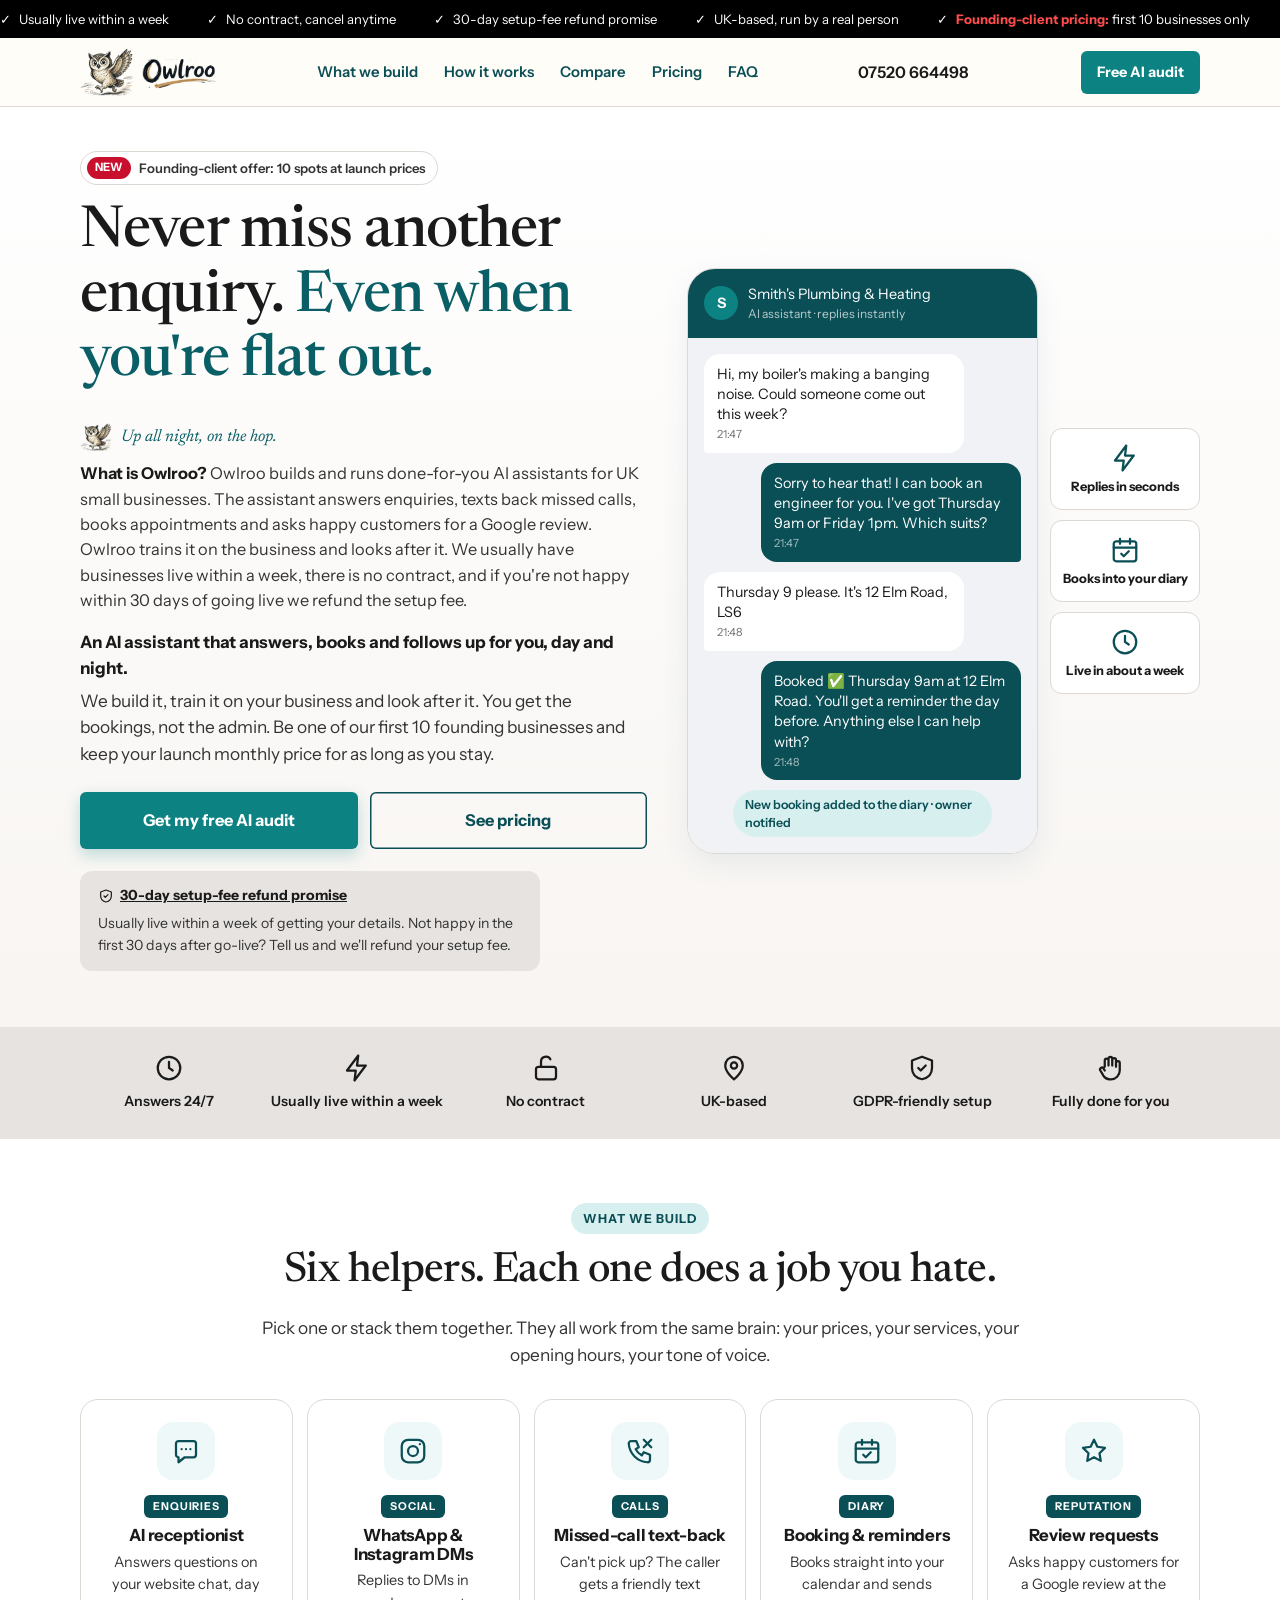
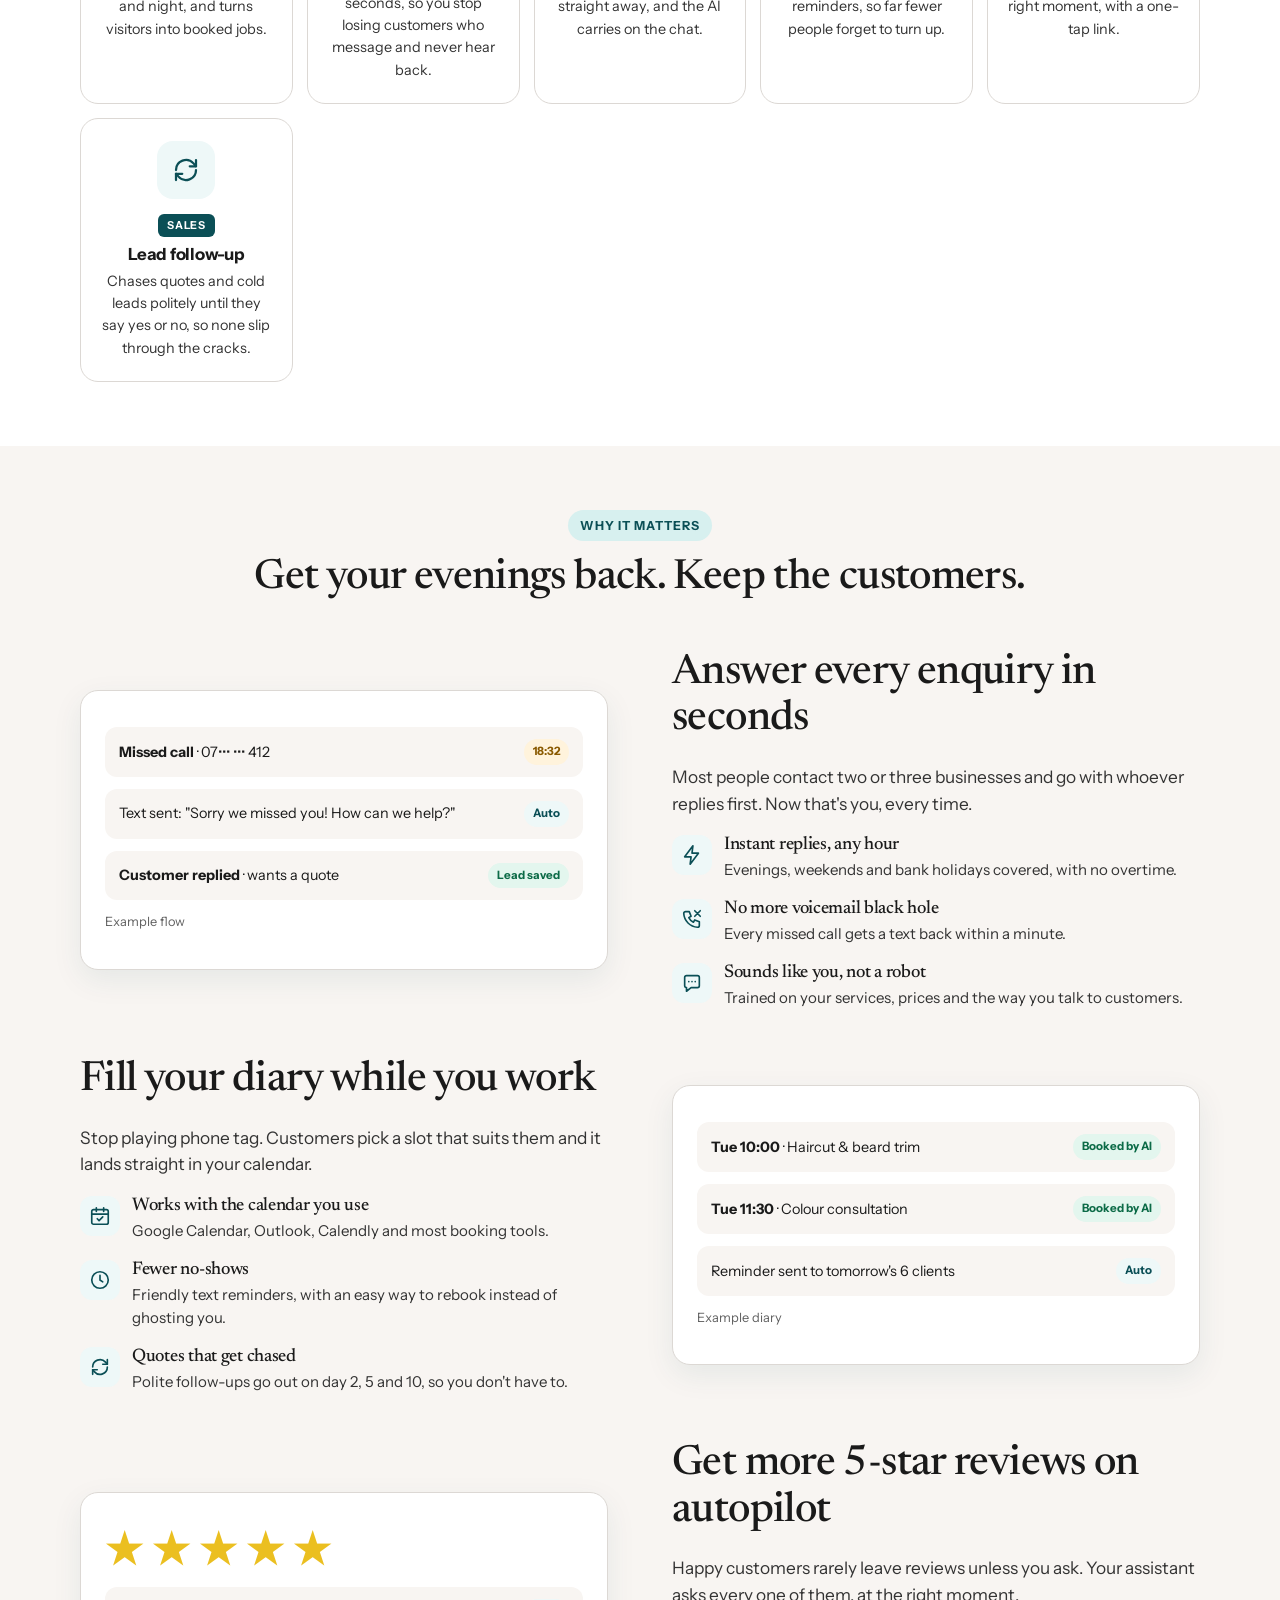
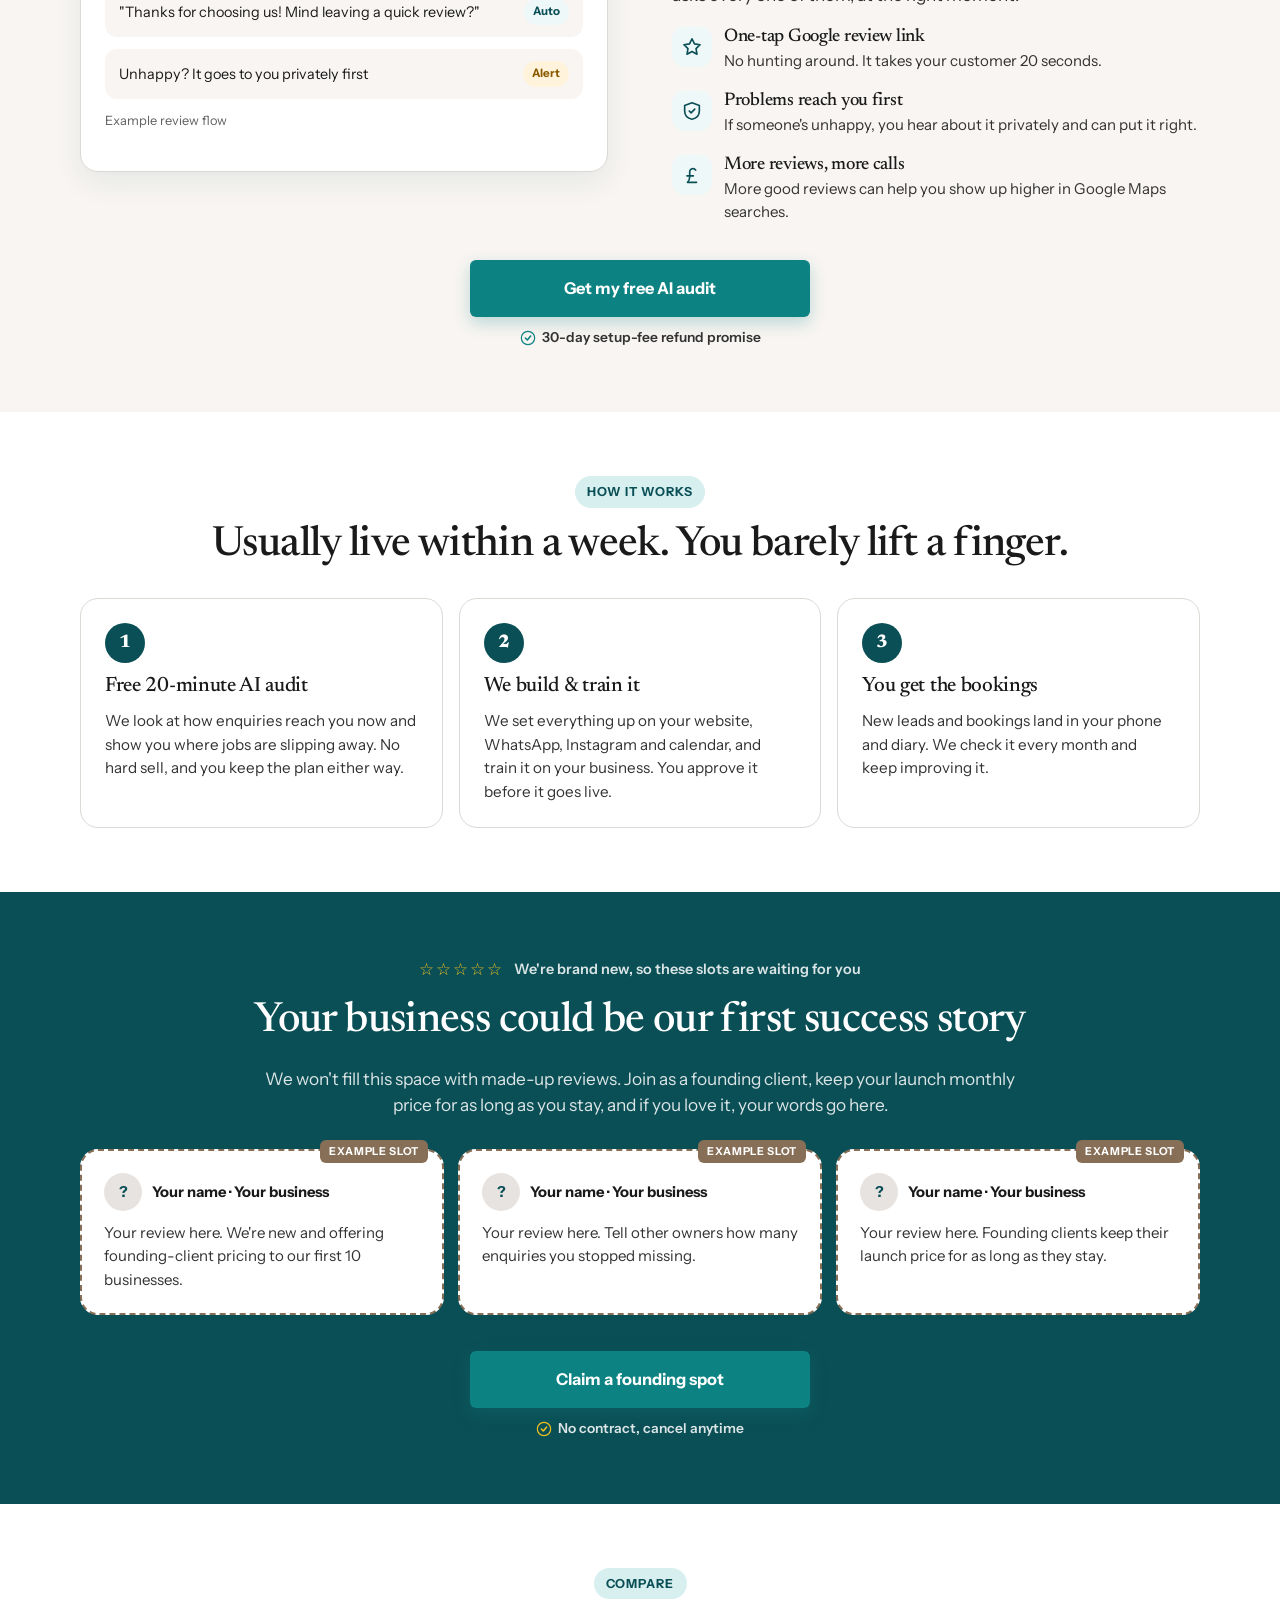
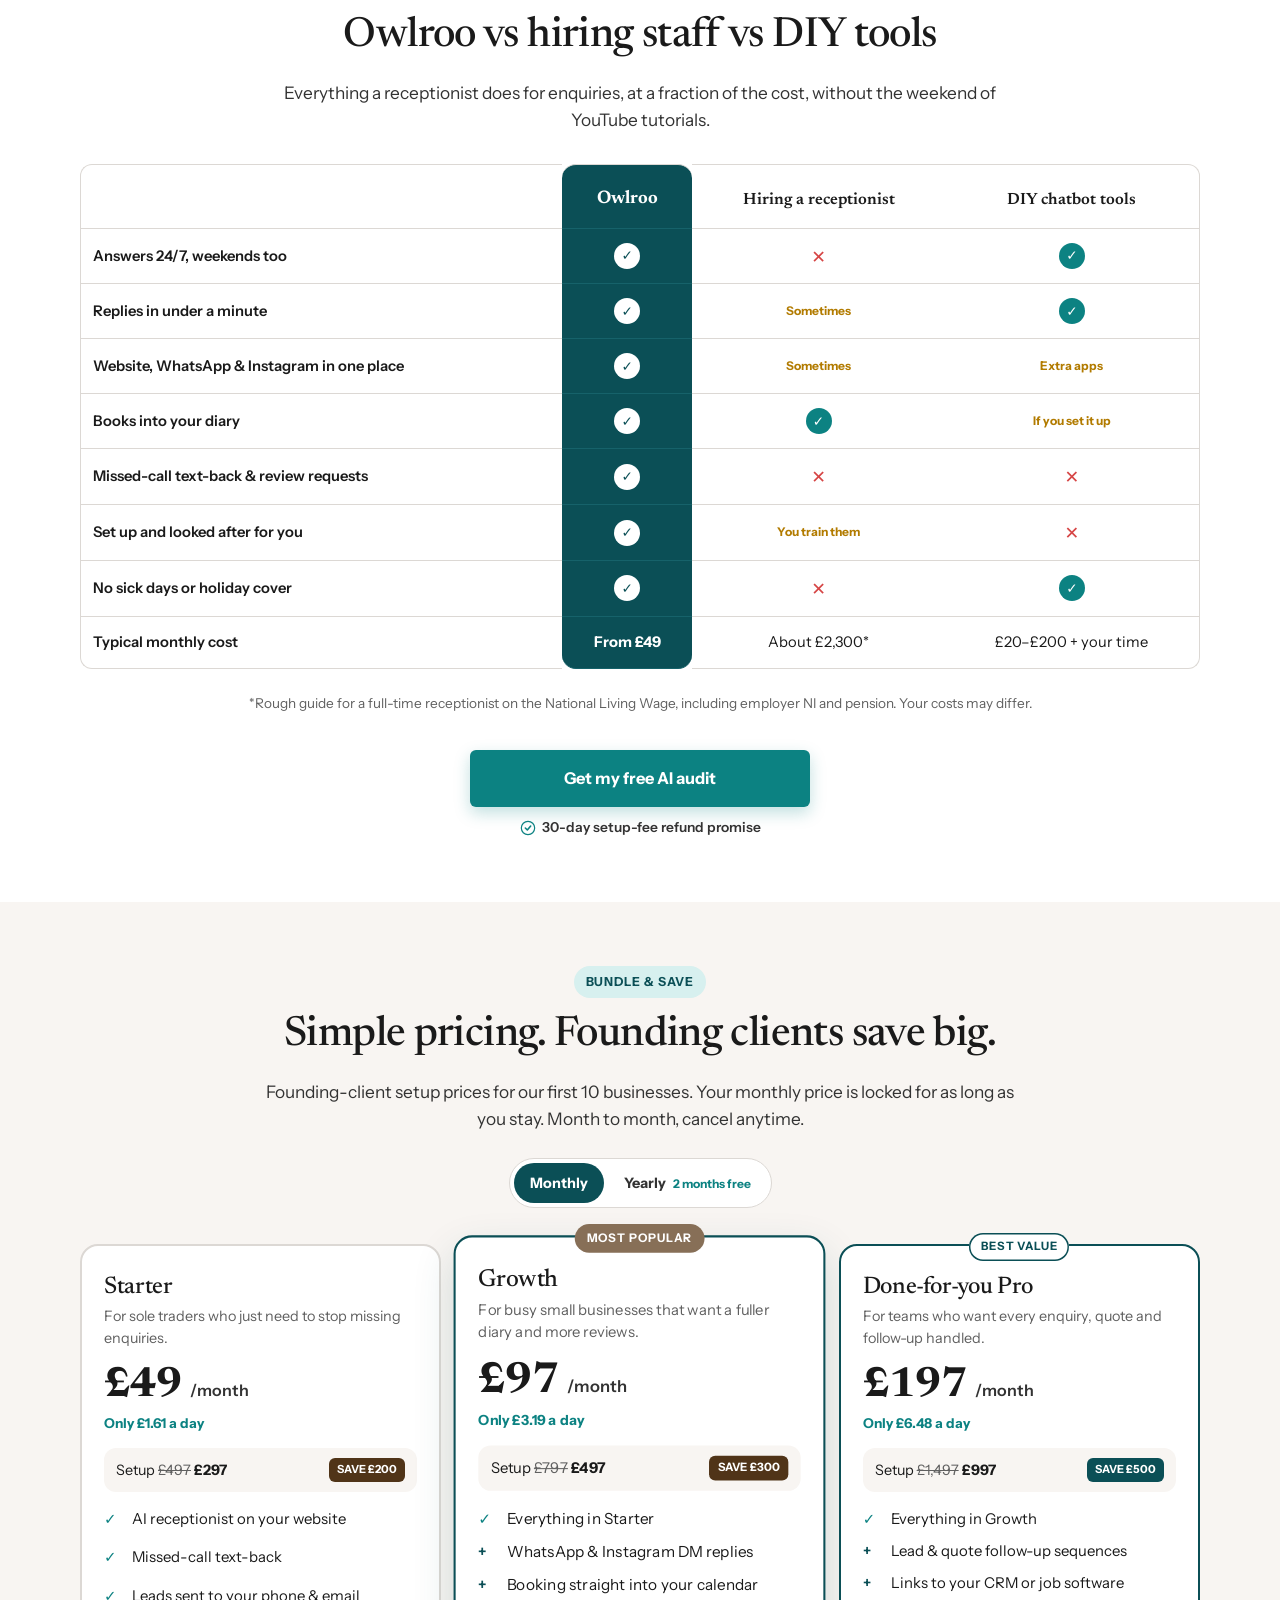
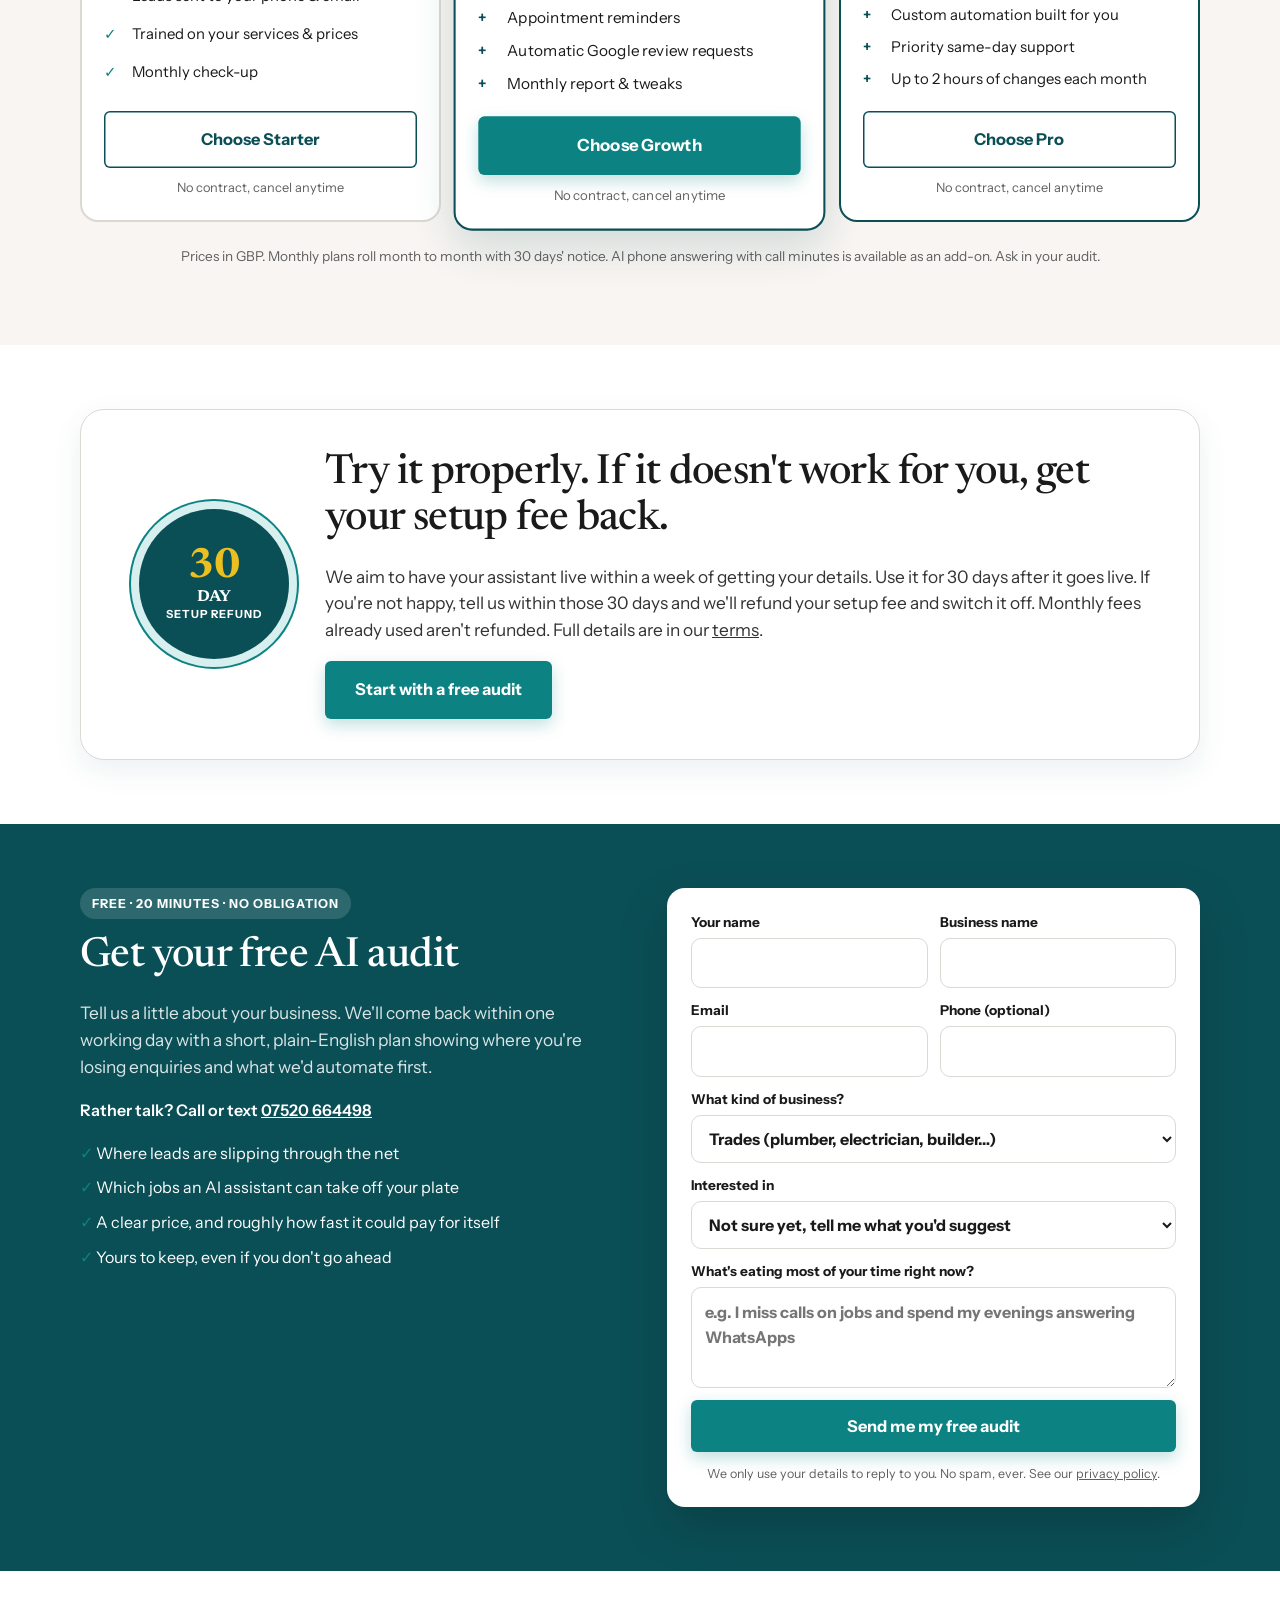
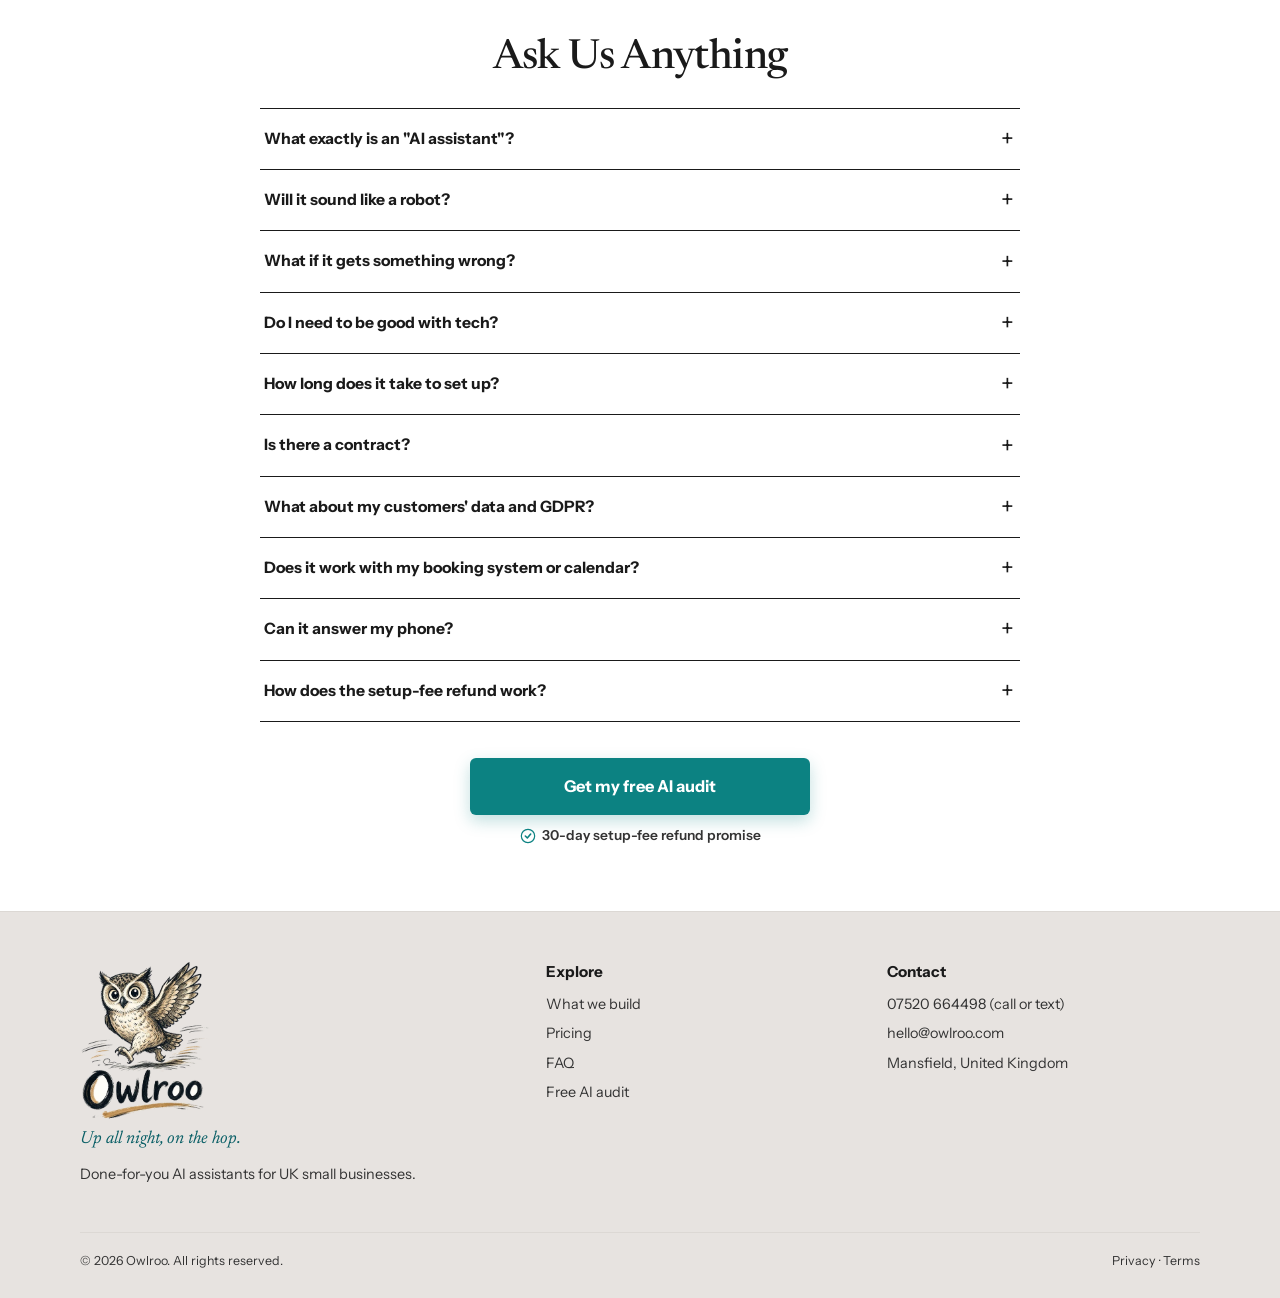
==== commit 028162d0: "Switch public contact email to hello@owlroo.com Leave the FormSubmit form endpoint on chrisfaulkes16" ====
--- a/index.html
+++ b/index.html
@@ -50,7 +50,7 @@
         "height": 480
       },
       "image": "https://owlroo.com/assets/og-image.jpg",
-      "email": "chrisfaulkes16@gmail.com",
+      "email": "hello@owlroo.com",
       "telephone": "+447520664498",
       "address": {"@type": "PostalAddress", "addressLocality": "Mansfield", "addressRegion": "Nottinghamshire", "addressCountry": "GB"},
       "contactPoint": {"@type": "ContactPoint", "telephone": "+447520664498", "contactType": "sales", "areaServed": "GB", "availableLanguage": "English"},
@@ -649,7 +649,7 @@
         <p class="tagline">Up all night, on the hop.</p><p>Done-for-you AI assistants for UK small businesses.</p>
       </div>
       <div><h4>Explore</h4><ul><li><a href="#build">What we build</a></li><li><a href="#pricing">Pricing</a></li><li><a href="#faq">FAQ</a></li><li><a href="#audit">Free AI audit</a></li></ul></div>
-      <div><h4>Contact</h4><ul><li><a href="tel:+447520664498">07520 664498</a> (call or text)</li><li><a href="mailto:chrisfaulkes16@gmail.com">chrisfaulkes16@gmail.com</a></li><li>Mansfield, United Kingdom</li></ul></div>
+      <div><h4>Contact</h4><ul><li><a href="tel:+447520664498">07520 664498</a> (call or text)</li><li><a href="mailto:hello@owlroo.com">hello@owlroo.com</a></li><li>Mansfield, United Kingdom</li></ul></div>
     </div>
     <div class="legal"><span>© 2026 Owlroo. All rights reserved.</span><span><a href="privacy.html">Privacy</a> · <a href="terms.html">Terms</a></span></div>
   </div>
@@ -657,7 +657,7 @@
 
 <div class="mobile-cta" id="mobileCta"><a class="btn block" href="#audit">Get my free AI audit</a></div>
 
-<script>window.BRAND={email:"chrisfaulkes16@gmail.com",form:"chrisfaulkes16@gmail.com",name:"Owlroo"};</script>
+<script>window.BRAND={email:"hello@owlroo.com",form:"chrisfaulkes16@gmail.com",name:"Owlroo"};</script>
 <script src="script.js" defer></script>
 </body>
 </html>
